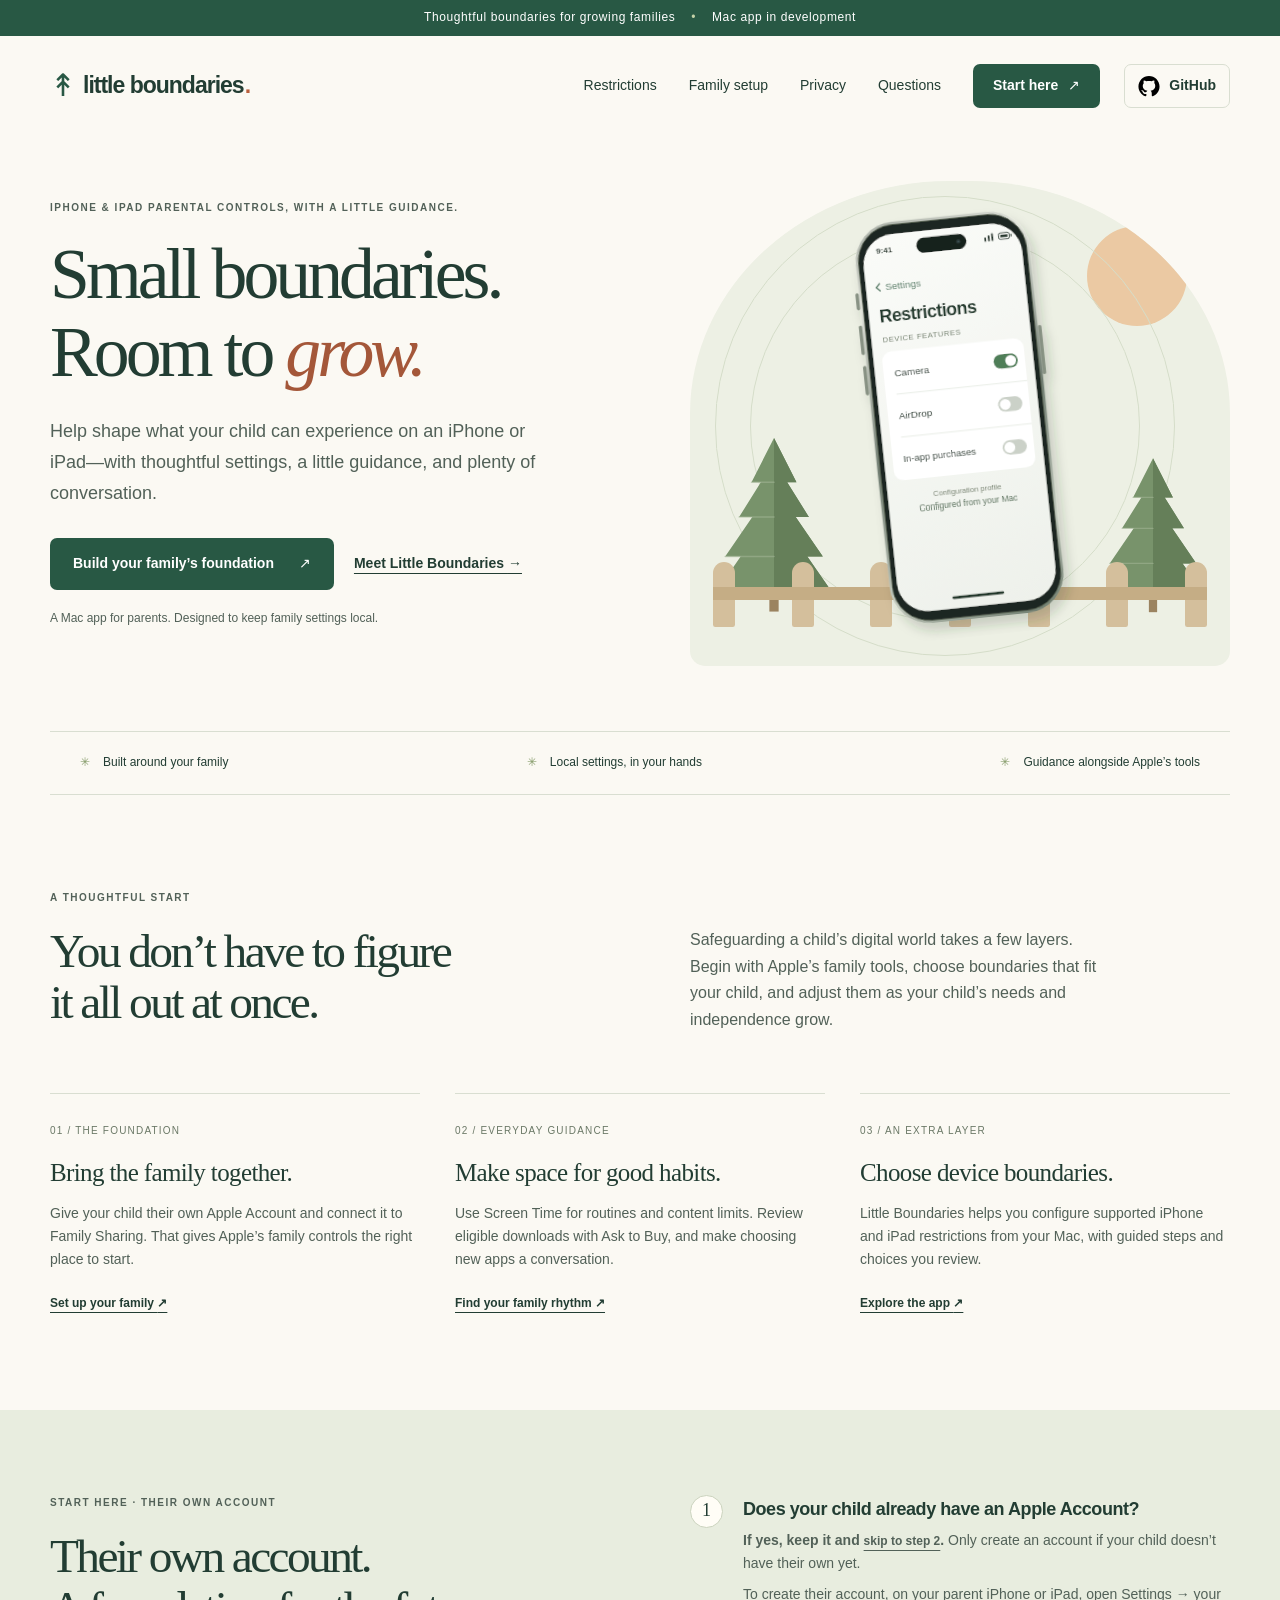
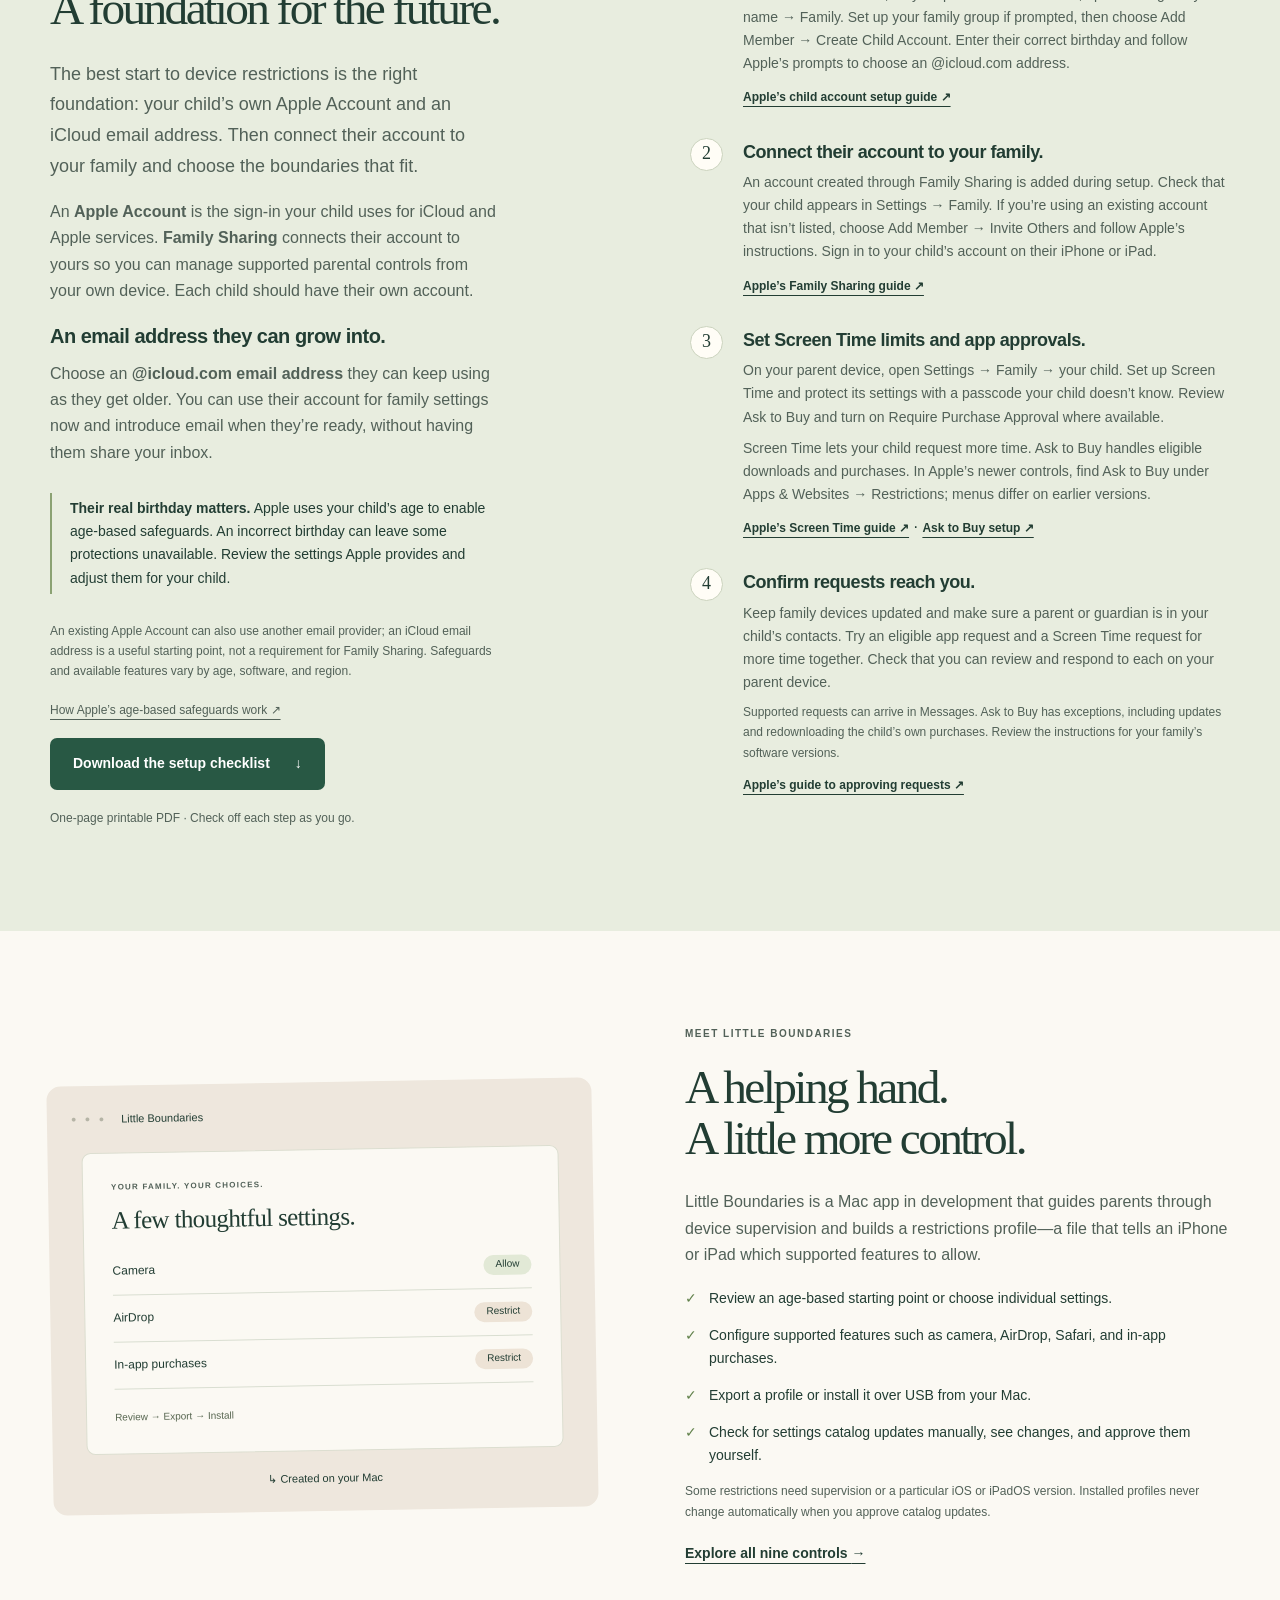
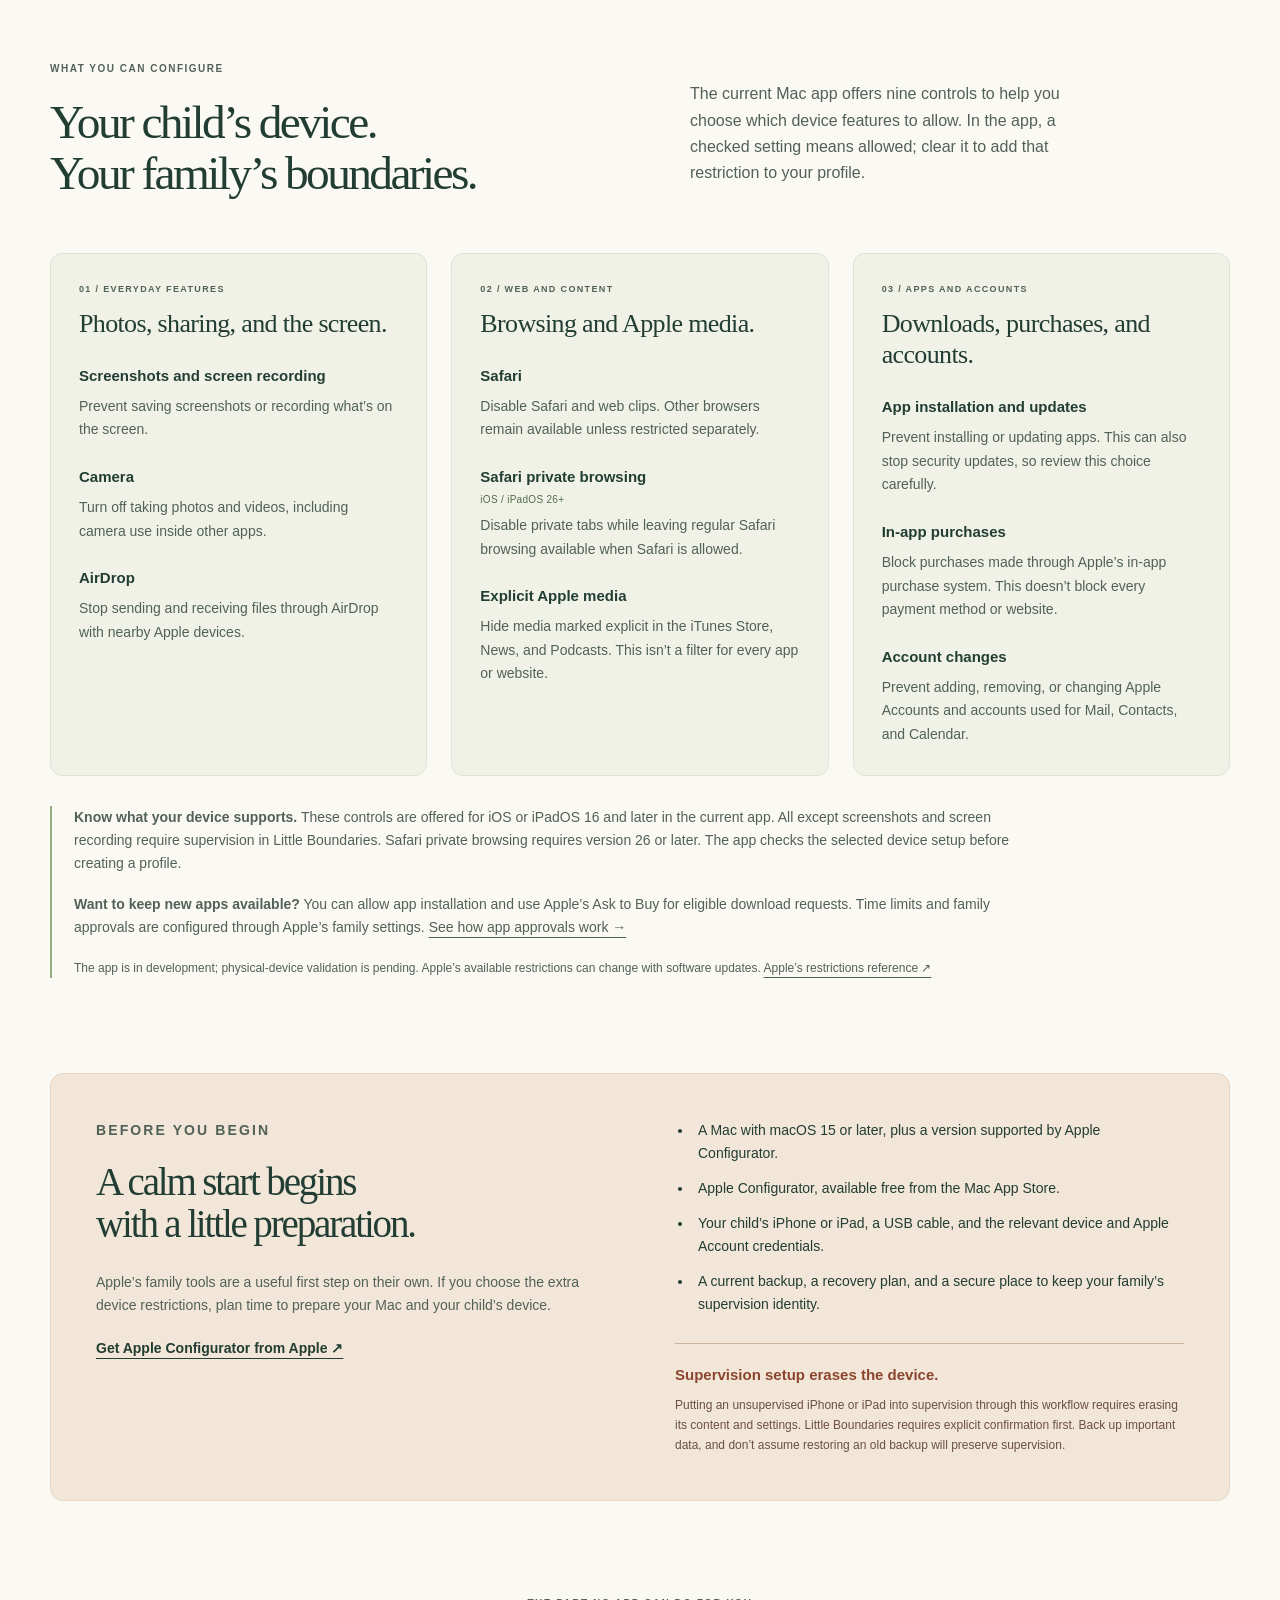
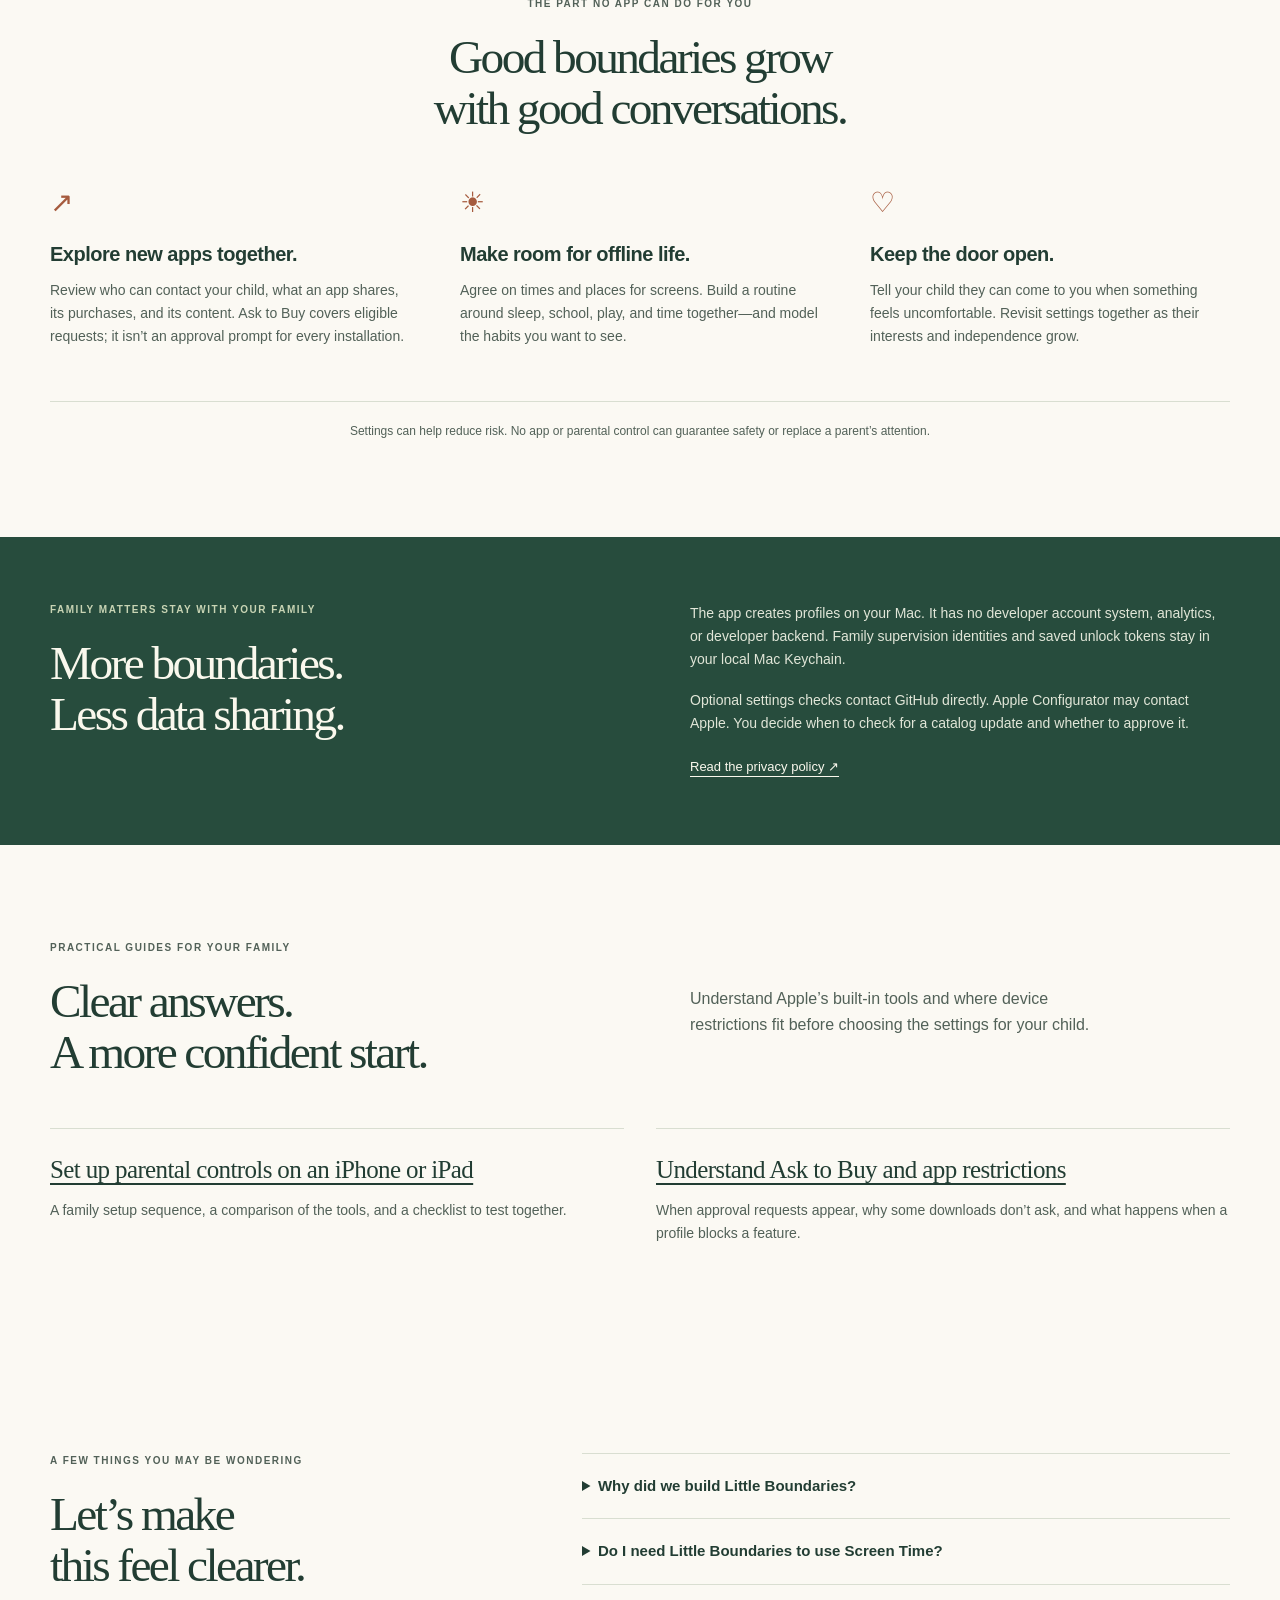
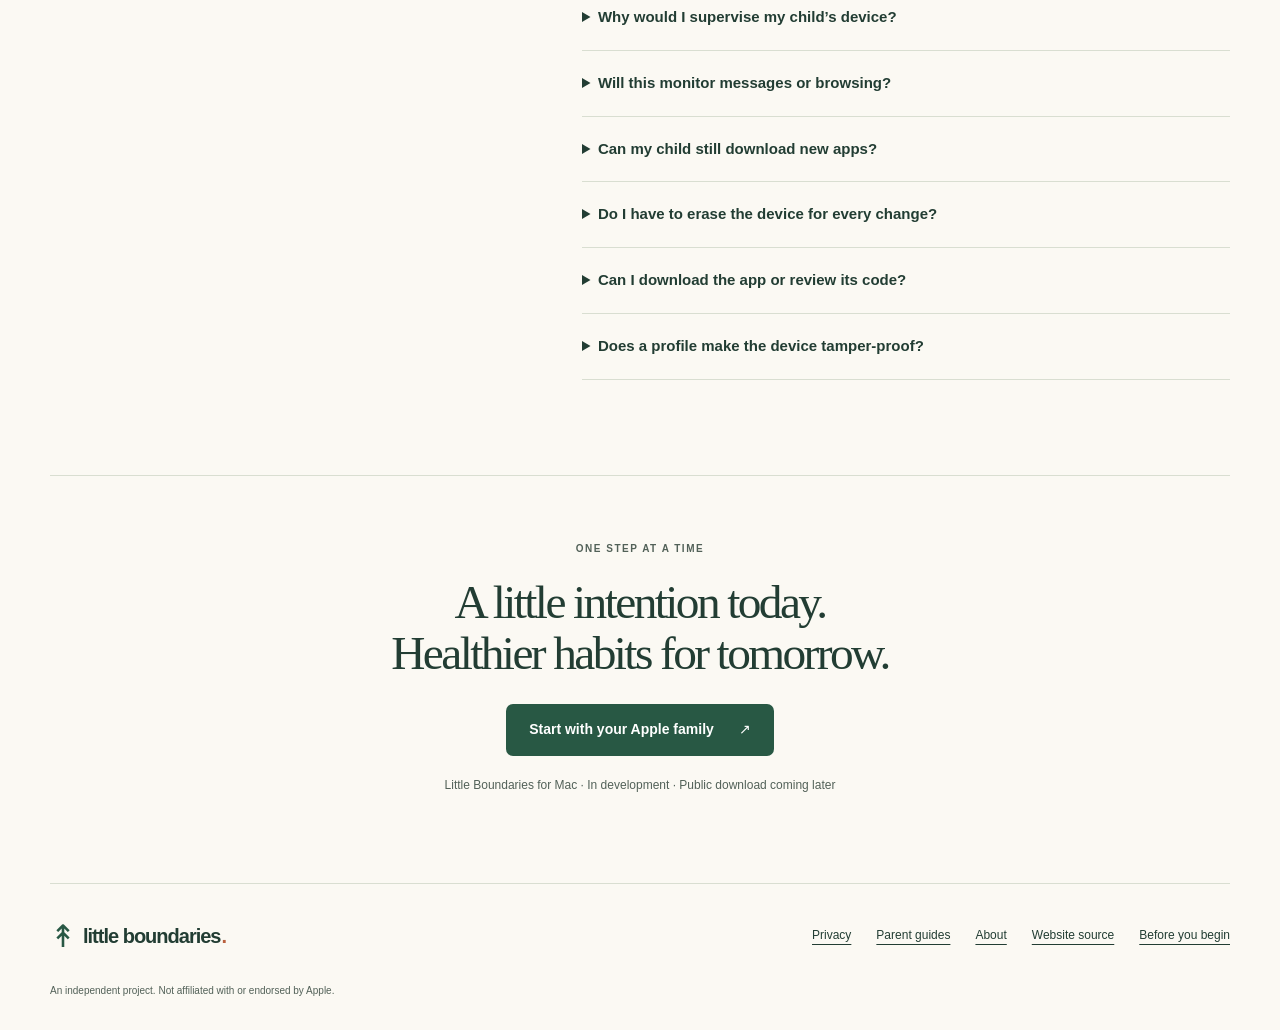
==== index.html @ 58802f16 "Add Privacy between Family setup and Questions in navigation" ====
<!doctype html>
<html lang="en"><head><meta charset="utf-8"><meta name="viewport" content="width=device-width,initial-scale=1"><link rel="stylesheet" href="styles.css?v=mobile-1">
<!-- SEO:START -->
<title>Little Boundaries | iPhone &amp; iPad Parental Controls</title>
<meta name="description" content="Set up thoughtful boundaries for your child’s iPhone or iPad with Family Sharing guidance, Screen Time tips, and a local Mac restrictions app in development.">
<meta name="robots" content="index, follow">
<link rel="canonical" href="https://littleboundaries.app/">
<link rel="icon" href="favicon.svg" type="image/svg+xml">
<meta name="theme-color" content="#285844">
<meta property="og:type" content="website">
<meta property="og:site_name" content="Little Boundaries">
<meta property="og:locale" content="en_US">
<meta property="og:title" content="Little Boundaries | iPhone &amp; iPad Parental Controls">
<meta property="og:description" content="Set up thoughtful boundaries for your child’s iPhone or iPad with Family Sharing guidance, Screen Time tips, and a local Mac restrictions app in development.">
<meta property="og:url" content="https://littleboundaries.app/">
<meta name="twitter:card" content="summary_large_image">
<meta name="twitter:title" content="Little Boundaries | iPhone &amp; iPad Parental Controls">
<meta name="twitter:description" content="Set up thoughtful boundaries for your child’s iPhone or iPad with Family Sharing guidance, Screen Time tips, and a local Mac restrictions app in development.">
<meta property="og:image" content="https://littleboundaries.app/social-preview-v1.png">
<meta property="og:image:secure_url" content="https://littleboundaries.app/social-preview-v1.png">
<meta property="og:image:type" content="image/png">
<meta property="og:image:width" content="1200">
<meta property="og:image:height" content="630">
<meta property="og:image:alt" content="Little Boundaries: Small boundaries. Room to grow. A phone showing restrictions, framed by pine trees.">
<meta name="twitter:image" content="https://littleboundaries.app/social-preview-v1.png">
<meta name="twitter:image:alt" content="Little Boundaries: Small boundaries. Room to grow. A phone showing restrictions, framed by pine trees.">
<script type="application/ld+json">{"@context": "https://schema.org", "@graph": [{"@type": "WebSite", "@id": "https://littleboundaries.app/#website", "url": "https://littleboundaries.app/", "name": "Little Boundaries", "inLanguage": "en"}, {"@type": "WebPage", "@id": "https://littleboundaries.app/#webpage", "url": "https://littleboundaries.app/", "name": "Little Boundaries | iPhone & iPad Parental Controls", "description": "Set up thoughtful boundaries for your child’s iPhone or iPad with Family Sharing guidance, Screen Time tips, and a local Mac restrictions app in development.", "isPartOf": {"@id": "https://littleboundaries.app/#website"}, "inLanguage": "en"}]}</script>
<!-- SEO:END -->
</head>
<body><a class="skip" href="#main">Skip to content</a><div class="draft">Thoughtful boundaries for growing families <span>•</span> Mac app in development</div>
<header class="wrap"><a class="brand" href="index.html" aria-label="Little Boundaries home"><span class="brand-icon" aria-hidden="true">↟</span> little boundaries<span class="brand-dot">.</span></a><nav aria-label="Main navigation"><a href="#restrictions">Restrictions</a><a href="#family">Family setup</a><a href="privacy.htm">Privacy</a><a href="#questions">Questions</a><a class="button small" href="#start">Start here <span aria-hidden="true">↗</span></a></nav><a class="github-link" href="https://github.com/little-boundaries/littleboundaries.app" aria-label="View website source on GitHub"><img src="github-mark.svg" width="22" height="22" alt="" aria-hidden="true"><span class="github-label">GitHub</span></a></header>
<main id="main"><section class="hero wrap"><div class="hero-copy"><p class="eyebrow">IPHONE &amp; IPAD PARENTAL CONTROLS, WITH A LITTLE GUIDANCE.</p><h1>Small boundaries.<br>Room to <em>grow.</em></h1><p class="lead">Help shape what your child can experience on an iPhone or iPad—with thoughtful settings, a little guidance, and plenty of conversation.</p><div class="actions"><a class="button" href="#family">Build your family’s foundation <span aria-hidden="true">↗</span></a><a class="text-link" href="#app">Meet Little Boundaries <span aria-hidden="true">→</span></a></div><p class="fine hero-note">A Mac app for parents. Designed to keep family settings local.</p></div>
<div class="garden" role="img" aria-label="A phone framed by pine trees, showing camera allowed, AirDrop off, and in-app purchases off. Restrictions are configured from a Mac."><span class="sun"></span><span class="orbit orbit-one"></span><span class="orbit orbit-two"></span><img class="pine pine-left" src="pine-tree.svg" width="160" height="240" alt="" aria-hidden="true"><img class="pine pine-right" src="pine-tree.svg" width="160" height="240" alt="" aria-hidden="true"><img class="device-illustration" src="device-settings.svg?v=3" width="240" height="480" alt="" aria-hidden="true"><div class="fence"><i></i><i></i><i></i><i></i><i></i><i></i><i></i></div></div></section>
<div class="promise wrap"><span>Built around your family</span><span>Local settings, in your hands</span><span>Guidance alongside Apple’s tools</span></div>
<section id="approach" class="section wrap"><div class="section-heading"><p class="eyebrow">A THOUGHTFUL START</p><h2>You don’t have to figure<br>it all out at once.</h2><p>Safeguarding a child’s digital world takes a few layers. Begin with Apple’s family tools, choose boundaries that fit your child, and adjust them as your child’s needs and independence grow.</p></div><div class="layers"><article><span class="number">01 / THE FOUNDATION</span><h3>Bring the family together.</h3><p>Give your child their own Apple Account and connect it to Family Sharing. That gives Apple’s family controls the right place to start.</p><a href="#family">Set up your family <span aria-hidden="true">↗</span></a></article><article><span class="number">02 / EVERYDAY GUIDANCE</span><h3>Make space for good habits.</h3><p>Use Screen Time for routines and content limits. Review eligible downloads with Ask to Buy, and make choosing new apps a conversation.</p><a href="#habits">Find your family rhythm <span aria-hidden="true">↗</span></a></article><article><span class="number">03 / AN EXTRA LAYER</span><h3>Choose device boundaries.</h3><p>Little Boundaries helps you configure supported iPhone and iPad restrictions from your Mac, with guided steps and choices you review.</p><a href="#app">Explore the app <span aria-hidden="true">↗</span></a></article></div></section>
<section id="family" class="family-section"><div class="wrap family-grid"><div><p class="eyebrow">START HERE · THEIR OWN ACCOUNT</p><h2>Their own account.<br>A foundation for the future.</h2><p class="lead">The best start to device restrictions is the right foundation: your child’s own Apple Account and an iCloud email address. Then connect their account to your family and choose the boundaries that fit.</p><p>An <strong>Apple Account</strong> is the sign-in your child uses for iCloud and Apple services. <strong>Family Sharing</strong> connects their account to yours so you can manage supported parental controls from your own device. Each child should have their own account.</p><h3>An email address they can grow into.</h3><p>Choose an <strong>@icloud.com email address</strong> they can keep using as they get older. You can use their account for family settings now and introduce email when they’re ready, without having them share your inbox.</p><div class="aside-note"><strong>Their real birthday matters.</strong> Apple uses your child’s age to enable age-based safeguards. An incorrect birthday can leave some protections unavailable. Review the settings Apple provides and adjust them for your child.</div><p class="fine">An existing Apple Account can also use another email provider; an iCloud email address is a useful starting point, not a requirement for Family Sharing. Safeguards and available features vary by age, software, and region.</p><p class="fine"><a href="https://www.apple.com/child-safety/">How Apple’s age-based safeguards work ↗</a></p><p><a class="button" href="family-setup-checklist.pdf" download="Little-Boundaries-Family-Checklist.pdf">Download the setup checklist <span aria-hidden="true">↓</span></a></p><p class="fine">One-page printable PDF · Check off each step as you go.</p></div><div class="setup-list"><article><span>1</span><div><h3>Does your child already have an Apple Account?</h3><p><strong>If yes, keep it and <a href="#family-step-2">skip to step 2</a>.</strong> Only create an account if your child doesn’t have their own yet.</p><p>To create their account, on your parent iPhone or iPad, open Settings → your name → Family. Set up your family group if prompted, then choose Add Member → Create Child Account. Enter their correct birthday and follow Apple’s prompts to choose an @icloud.com address.</p><a href="https://support.apple.com/en-us/102617">Apple’s child account setup guide ↗</a></div></article><article id="family-step-2"><span>2</span><div><h3>Connect their account to your family.</h3><p>An account created through Family Sharing is added during setup. Check that your child appears in Settings → Family. If you’re using an existing account that isn’t listed, choose Add Member → Invite Others and follow Apple’s instructions. Sign in to your child’s account on their iPhone or iPad.</p><a href="https://support.apple.com/en-us/108380">Apple’s Family Sharing guide ↗</a></div></article><article><span>3</span><div><h3>Set Screen Time limits and app approvals.</h3><p>On your parent device, open Settings → Family → your child. Set up Screen Time and protect its settings with a passcode your child doesn’t know. Review Ask to Buy and turn on Require Purchase Approval where available.</p><p>Screen Time lets your child request more time. Ask to Buy handles eligible downloads and purchases. In Apple’s newer controls, find Ask to Buy under Apps &amp; Websites → Restrictions; menus differ on earlier versions.</p><a href="https://support.apple.com/en-us/108806">Apple’s Screen Time guide ↗</a> · <a href="https://support.apple.com/en-us/105055">Ask to Buy setup ↗</a></div></article><article><span>4</span><div><h3>Confirm requests reach you.</h3><p>Keep family devices updated and make sure a parent or guardian is in your child’s contacts. Try an eligible app request and a Screen Time request for more time together. Check that you can review and respond to each on your parent device.</p><p class="fine">Supported requests can arrive in Messages. Ask to Buy has exceptions, including updates and redownloading the child’s own purchases. Review the instructions for your family’s software versions.</p><a href="https://support.apple.com/en-ca/guide/child-safety/dq4vly6fq1je/web">Apple’s guide to approving requests ↗</a></div></article></div></div></section>
<section id="app" class="section wrap app-section"><div class="app-panel"><div class="mini-header"><span class="window-dots">● ● ●</span> Little Boundaries</div><div class="mini-content"><p class="eyebrow">YOUR FAMILY. YOUR CHOICES.</p><h3>A few thoughtful settings.</h3><div class="setting"><span>Camera</span><span class="setting-value">Allow</span></div><div class="setting"><span>AirDrop</span><span class="setting-value muted">Restrict</span></div><div class="setting"><span>In-app purchases</span><span class="setting-value muted">Restrict</span></div><p>Review → Export → Install</p></div><div class="local-badge">↳ Created on your Mac</div></div><div><p class="eyebrow">MEET LITTLE BOUNDARIES</p><h2>A helping hand.<br>A little more control.</h2><p>Little Boundaries is a Mac app in development that guides parents through device supervision and builds a restrictions profile—a file that tells an iPhone or iPad which supported features to allow.</p><ul class="check-list"><li>Review an age-based starting point or choose individual settings.</li><li>Configure supported features such as camera, AirDrop, Safari, and in-app purchases.</li><li>Export a profile or install it over USB from your Mac.</li><li>Check for settings catalog updates manually, see changes, and approve them yourself.</li></ul><p class="fine">Some restrictions need supervision or a particular iOS or iPadOS version. Installed profiles never change automatically when you approve catalog updates.</p><a class="text-link" href="#restrictions">Explore all nine controls <span aria-hidden="true">→</span></a></div></section>
<section id="restrictions" class="section wrap restrictions-section"><div class="section-heading"><div><p class="eyebrow">WHAT YOU CAN CONFIGURE</p><h2>Your child’s device.<br>Your family’s boundaries.</h2></div><p>The current Mac app offers nine controls to help you choose which device features to allow. In the app, a checked setting means allowed; clear it to add that restriction to your profile.</p></div><div class="restriction-groups"><article class="restriction-group"><p class="eyebrow">01 / EVERYDAY FEATURES</p><h3>Photos, sharing, and the screen.</h3><dl><dt>Screenshots and screen recording</dt><dd>Prevent saving screenshots or recording what’s on the screen.</dd><dt>Camera</dt><dd>Turn off taking photos and videos, including camera use inside other apps.</dd><dt>AirDrop</dt><dd>Stop sending and receiving files through AirDrop with nearby Apple devices.</dd></dl></article><article class="restriction-group"><p class="eyebrow">02 / WEB AND CONTENT</p><h3>Browsing and Apple media.</h3><dl><dt>Safari</dt><dd>Disable Safari and web clips. Other browsers remain available unless restricted separately.</dd><dt>Safari private browsing <span class="restriction-version">iOS / iPadOS 26+</span></dt><dd>Disable private tabs while leaving regular Safari browsing available when Safari is allowed.</dd><dt>Explicit Apple media</dt><dd>Hide media marked explicit in the iTunes Store, News, and Podcasts. This isn’t a filter for every app or website.</dd></dl></article><article class="restriction-group"><p class="eyebrow">03 / APPS AND ACCOUNTS</p><h3>Downloads, purchases, and accounts.</h3><dl><dt>App installation and updates</dt><dd>Prevent installing or updating apps. This can also stop security updates, so review this choice carefully.</dd><dt>In-app purchases</dt><dd>Block purchases made through Apple’s in-app purchase system. This doesn’t block every payment method or website.</dd><dt>Account changes</dt><dd>Prevent adding, removing, or changing Apple Accounts and accounts used for Mail, Contacts, and Calendar.</dd></dl></article></div><div class="restriction-notes"><p><strong>Know what your device supports.</strong> These controls are offered for iOS or iPadOS 16 and later in the current app. All except screenshots and screen recording require supervision in Little Boundaries. Safari private browsing requires version 26 or later. The app checks the selected device setup before creating a profile.</p><p><strong>Want to keep new apps available?</strong> You can allow app installation and use Apple’s Ask to Buy for eligible download requests. Time limits and family approvals are configured through Apple’s family settings. <a href="ask-to-buy-app-restrictions.htm">See how app approvals work →</a></p><p class="fine">The app is in development; physical-device validation is pending. Apple’s available restrictions can change with software updates. <a href="https://developer.apple.com/documentation/devicemanagement/restrictions">Apple’s restrictions reference ↗</a></p></div></section>
<section id="start" class="start-section wrap"><div><p class="eyebrow">BEFORE YOU BEGIN</p><h2>A calm start begins<br>with a little preparation.</h2><p>Apple’s family tools are a useful first step on their own. If you choose the extra device restrictions, plan time to prepare your Mac and your child’s device.</p><a href="https://apps.apple.com/app/apple-configurator/id1037126344" class="text-link">Get Apple Configurator from Apple ↗</a></div><div><ul class="requirements"><li>A Mac with macOS 15 or later, plus a version supported by Apple Configurator.</li><li>Apple Configurator, available free from the Mac App Store.</li><li>Your child’s iPhone or iPad, a USB cable, and the relevant device and Apple Account credentials.</li><li>A current backup, a recovery plan, and a secure place to keep your family’s supervision identity.</li></ul><div class="erase-warning"><strong>Supervision setup erases the device.</strong><p>Putting an unsupervised iPhone or iPad into supervision through this workflow requires erasing its content and settings. Little Boundaries requires explicit confirmation first. Back up important data, and don’t assume restoring an old backup will preserve supervision.</p></div></div></section>
<section id="habits" class="section wrap"><div class="habits-heading"><p class="eyebrow">THE PART NO APP CAN DO FOR YOU</p><h2>Good boundaries grow<br>with good conversations.</h2></div><div class="habits"><article><span aria-hidden="true">↗</span><h3>Explore new apps together.</h3><p>Review who can contact your child, what an app shares, its purchases, and its content. Ask to Buy covers eligible requests; it isn’t an approval prompt for every installation.</p></article><article><span aria-hidden="true">☀</span><h3>Make room for offline life.</h3><p>Agree on times and places for screens. Build a routine around sleep, school, play, and time together—and model the habits you want to see.</p></article><article><span aria-hidden="true">♡</span><h3>Keep the door open.</h3><p>Tell your child they can come to you when something feels uncomfortable. Revisit settings together as their interests and independence grow.</p></article></div><p class="reassurance">Settings can help reduce risk. No app or parental control can guarantee safety or replace a parent’s attention.</p></section>
<section class="privacy-band"><div class="wrap"><div><p class="eyebrow">FAMILY MATTERS STAY WITH YOUR FAMILY</p><h2>More boundaries.<br>Less data sharing.</h2></div><div><p>The app creates profiles on your Mac. It has no developer account system, analytics, or developer backend. Family supervision identities and saved unlock tokens stay in your local Mac Keychain.</p><p>Optional settings checks contact GitHub directly. Apple Configurator may contact Apple. You decide when to check for a catalog update and whether to approve it.</p><a href="privacy.htm">Read the privacy policy <span aria-hidden="true">↗</span></a></div></div></section>
<section id="guides" class="section wrap"><div class="section-heading"><div><p class="eyebrow">PRACTICAL GUIDES FOR YOUR FAMILY</p><h2>Clear answers.<br>A more confident start.</h2></div><p>Understand Apple’s built-in tools and where device restrictions fit before choosing the settings for your child.</p></div><div class="guide-cards"><article><h3><a href="iphone-ipad-parental-controls.htm">Set up parental controls on an iPhone or iPad</a></h3><p>A family setup sequence, a comparison of the tools, and a checklist to test together.</p></article><article><h3><a href="ask-to-buy-app-restrictions.htm">Understand Ask to Buy and app restrictions</a></h3><p>When approval requests appear, why some downloads don’t ask, and what happens when a profile blocks a feature.</p></article></div></section><section id="questions" class="section wrap faq-section"><div><p class="eyebrow">A FEW THINGS YOU MAY BE WONDERING</p><h2>Let’s make<br>this feel clearer.</h2></div><div class="faq"><details><summary>Why did we build Little Boundaries?</summary><p>Apple Configurator is a powerful tool for setting up and managing devices. But navigating a tool built around IT administration can feel cumbersome when you’re a parent trying to decide what’s right for your child.</p><p>We built Little Boundaries to put a parent-friendly layer around the tools Apple already provides. It brings relevant device restrictions into one guided experience, explains the choices in everyday language, and helps you understand which controls you can add and what they do.</p><p>Apple Configurator still performs the underlying device work. Our goal is to make those capabilities easier to understand and use, so parents can make informed choices for their family, whatever their level of technical experience.</p></details><details><summary>Do I need Little Boundaries to use Screen Time?</summary><p>No. Screen Time is built into Apple devices. Little Boundaries gives parents a simpler, guided way to set up additional device restrictions using Apple Configurator, a technical tool often used by IT professionals. You choose supported settings through a parent-friendly interface on your Mac, with guidance through preparation and installation. Those restrictions work alongside the Screen Time settings you manage through Apple.</p></details><details><summary>Why would I supervise my child’s device?</summary><p>Supervision enables an extra layer of Apple device restrictions, giving you more choices for the boundaries you want to put in place. Little Boundaries guides you through that setup so you can choose supported controls that fit your child’s age, needs, and your family’s situation.</p><p>As your child grows, you can review those choices, relax individual restrictions, and install an updated profile to allow more freedom. You decide which controls to use and when to change them. Family Sharing and Screen Time work without supervision; supervision is for the additional device controls.</p><p>Preparing an unsupervised device for supervision erases it. Little Boundaries requires explicit confirmation before that step.</p></details><details><summary>Will this monitor messages or browsing?</summary><p>Little Boundaries does not provide remote monitoring, read messages, or send browsing activity to us. Apple’s own Screen Time features provide the activity information and family controls available for your setup.</p></details><details><summary>Can my child still download new apps?</summary><p>If you allow app installation, Apple’s Ask to Buy can require approval for eligible downloads and purchases. There are exceptions, including certain redownloads and updates. If a restrictions profile blocks a feature or app, an Ask to Buy approval does not override that restriction.</p></details><details><summary>Do I have to erase the device for every change?</summary><p>No. Initial supervision of an unsupervised device in this workflow requires erasure. Later restriction changes require reviewing and installing an updated profile, not repeating that initial setup. Replacing a profile may require manually removing the old one first.</p></details><details><summary>Can I download the app or review its code?</summary><p>The app is still in development. A public, signed and notarized Mac download is not available yet. We plan to publish the code for parents and researchers to inspect; the repository is currently private.</p></details><details><summary>Does a profile make the device tamper-proof?</summary><p>No. Available restrictions and removal protections depend on the device, software, and installation method. Supervision and a profile-removal password are not a guarantee against all changes or a device erase. Keep backups and test the actual settings on your child’s device.</p></details></div></section>
<section class="closing wrap"><p class="eyebrow">ONE STEP AT A TIME</p><h2>A little intention today.<br>Healthier habits for tomorrow.</h2><a class="button" href="#family">Start with your Apple family <span aria-hidden="true">↗</span></a><p>Little Boundaries for Mac · In development · Public download coming later</p></section></main>
<footer class="wrap"><a class="brand" href="index.html"><span class="brand-icon" aria-hidden="true">↟</span> little boundaries<span class="brand-dot">.</span></a><div><a href="privacy.htm">Privacy</a><a href="iphone-ipad-parental-controls.htm">Parent guides</a><a href="about.htm">About</a><a href="https://github.com/little-boundaries/littleboundaries.app">Website source</a><a href="#start">Before you begin</a></div><p>An independent project. Not affiliated with or endorsed by Apple.</p></footer></body></html>
---- styles.css ----
:root{--paper:#fbf9f3;--ink:#223d33;--body:#526158;--green:#285844;--sage:#e8eddf;--peach:#efd7c6;--line:#d9ded1}*{box-sizing:border-box}html{scroll-behavior:smooth;scroll-padding-top:30px}body{margin:0;background:var(--paper);color:var(--ink);font-family:-apple-system,BlinkMacSystemFont,"Segoe UI",sans-serif;font-size:16px;line-height:1.65}a{color:inherit;text-underline-offset:5px}a:hover{color:#9b4c2c}a:focus-visible,summary:focus-visible{outline:3px solid #b35d37;outline-offset:6px}.wrap{width:min(1180px,calc(100% - 80px));margin:auto}.draft{background:var(--green);color:#fff;text-align:center;font-size:12px;letter-spacing:.05em;padding:8px 20px}.draft span{margin:0 12px;color:#c4d2a8}header{display:flex;justify-content:space-between;align-items:center;padding:28px 0}.brand{display:inline-flex;gap:8px;align-items:center;font-size:23px;font-weight:650;letter-spacing:-1px;text-decoration:none;white-space:nowrap}.brand-dot{color:#ba603e;margin-left:-7px}.brand-icon{font-size:31px;font-weight:400;line-height:1;color:var(--green)}nav{display:flex;gap:32px;align-items:center}nav a{text-decoration:none;font-size:14px}nav .button{color:white}.button{display:inline-flex;gap:25px;align-items:center;justify-content:center;background:var(--green);color:#fff;text-decoration:none;padding:16px 23px;border-radius:7px;font-size:14px;font-weight:550;line-height:1.4}.button:hover{background:#1d4433;color:#fff}.button.small{padding:12px 20px}.text-link{font-size:14px;font-weight:600}.eyebrow{font-size:10px;letter-spacing:.15em;font-weight:700;line-height:1.6;margin:0 0 20px}h1,h2{font-family:Georgia,"Times New Roman",serif;font-weight:400;letter-spacing:-.055em;line-height:1.08;margin:0 0 25px}h1{font-size:clamp(52px,5.6vw,76px)}h1 em{color:#a45739;font-weight:400}h2{font-size:clamp(36px,3.7vw,49px)}h3{font-size:20px;line-height:1.3;font-weight:550;letter-spacing:-.025em;margin:15px 0 12px}p{color:var(--body);margin:0 0 18px}.lead{font-size:18px;line-height:1.7;max-width:490px}.fine{font-size:12px;line-height:1.7}.hero{display:grid;grid-template-columns:1.12fr 1fr;gap:35px;align-items:center;padding-top:45px;padding-bottom:65px}.hero .actions{display:flex;flex-wrap:wrap;gap:20px;align-items:center;margin-top:30px}.hero-note{margin-top:18px}.garden{position:relative;background:#edf0e4;border-radius:48% 48% 15px 15px;height:485px;overflow:hidden}.sun{position:absolute;width:100px;height:100px;border-radius:50%;background:#ebc9a3;right:43px;top:45px}.orbit{position:absolute;border:1px solid #d5ddc9;border-radius:50%;width:390px;height:390px;top:50px;left:60px}.orbit-two{width:460px;height:460px;left:25px;top:15px}.device-illustration{position:absolute;width:216px;height:432px;top:24px;left:50%;transform:translateX(-50%) rotate(-6deg);z-index:2;display:block}.garden .fence{z-index:1}.floating-note{position:absolute;background:#fffdf8;z-index:4;box-shadow:0 6px 30px #3240320c;border:1px solid #e9e9de;border-radius:7px;padding:10px 15px;font-size:12px;display:flex;align-items:center;gap:9px}.note-top{top:70px;left:65px;transform:rotate(-5deg)}.note-bottom{right:18px;bottom:63px;transform:rotate(4deg)}.check-badge{border-radius:50%;background:#dbe7ca;color:#35553a;width:22px;height:22px;text-align:center}.heart{color:#ac5736;font-size:25px;line-height:1}.pine{position:absolute;z-index:0;display:block;object-fit:contain}.pine-left{width:124px;height:186px;left:22px;bottom:49px}.pine-right{width:110px;height:165px;right:22px;bottom:49px}.fence{position:absolute;bottom:38px;left:23px;right:23px;height:66px;display:flex;justify-content:space-between;z-index:3}.fence:after{content:"";position:absolute;top:25px;width:100%;height:13px;background:#c5ad85}.fence i{height:65px;width:22px;background:#d4bf9c;border-radius:14px 14px 3px 3px}.illustration-label{position:absolute;bottom:5px;left:0;right:0;text-align:center;font-size:9px;color:#64715b;letter-spacing:.05em}.promise{border-top:1px solid var(--line);border-bottom:1px solid var(--line);display:flex;justify-content:space-between;padding:21px 30px;font-size:12px}.promise span:before{content:'✳';margin-right:13px;color:#879c6b}.section{padding-top:95px;padding-bottom:95px}.section-heading{display:grid;grid-template-columns:1fr 1fr;gap:0 100px}.section-heading .eyebrow{grid-column:1/-1}.section-heading>p:last-child{align-self:center;max-width:420px}.layers{display:grid;grid-template-columns:repeat(3,1fr);gap:35px;margin-top:40px}.layers article{border-top:1px solid var(--line);padding-top:22px}.number{font-size:10px;letter-spacing:.12em;color:#6a7866}.layers h3{font-family:Georgia,serif;font-size:25px;font-weight:400}.layers p,.habits p{font-size:14px}.layers a,.setup-list a{font-size:12px;font-weight:600}.family-section{background:var(--sage);padding:85px 0}.family-grid{display:grid;grid-template-columns:1fr 1fr;gap:100px}.family-grid>div>p:not(.eyebrow){max-width:450px}.aside-note{border-left:2px solid #8ba273;padding:4px 0 4px 18px;font-size:14px;margin:27px 0;max-width:440px}.setup-list article{display:flex;gap:20px;margin-bottom:28px}.setup-list article:last-child{margin-bottom:0}.setup-list article>span{background:#fffdf6;border:1px solid #cbd3be;width:33px;height:33px;flex-shrink:0;text-align:center;border-radius:50%;font-family:Georgia,serif;font-size:18px}.setup-list h3{font-size:18px;margin:3px 0 7px}.setup-list p{font-size:14px;margin-bottom:8px}.setup-list p.fine{font-size:12px}.app-section{display:grid;grid-template-columns:1fr 1fr;gap:90px;align-items:center}.app-panel{background:#eee7dd;border-radius:14px;min-height:390px;padding:24px;transform:rotate(-1deg)}.mini-header{font-size:11px;display:flex;align-items:center;gap:14px}.window-dots{color:#b5b4a6;letter-spacing:3px;font-size:9px}.preview-tag{margin-left:auto;color:#6b6e5e;font-size:9px}.mini-content{background:var(--paper);margin:25px 10px 0;padding:28px;border:1px solid #dcded0;border-radius:9px}.mini-content .eyebrow{font-size:8px;margin-bottom:10px}.mini-content h3{font-family:Georgia,serif;font-weight:400;font-size:25px;margin-top:0}.setting{display:flex;justify-content:space-between;padding:13px 0;border-bottom:1px solid var(--line);font-size:12px}.setting-value{background:#e2e9d6;padding:1px 12px;border-radius:15px;font-size:10px}.setting-value.muted{background:#ede3d6}.mini-content>p:last-child{font-size:10px;margin:20px 0 0;color:#576650}.local-badge{font-size:11px;text-align:center;margin-top:18px}.check-list{list-style:none;padding:0;font-size:14px}.check-list li{position:relative;padding-left:24px;margin-bottom:14px}.check-list li:before{content:'✓';position:absolute;left:0;color:#60804a}.start-section{padding:45px;background:#f2e6d8;border:1px solid #e6d6c2;border-radius:13px;display:grid;grid-template-columns:1fr 1fr;gap:70px}.start-section h2{font-size:39px}.start-section p,.requirements{font-size:14px}.requirements{padding-left:18px;margin-top:0}.requirements li{padding:0 0 12px 5px}.erase-warning{border-top:1px solid #cdb49a;padding-top:18px}.erase-warning strong{color:#8b452e;font-size:15px}.erase-warning p{font-size:12px;margin:8px 0 0;color:#6b5041}.habits-heading{text-align:center}.habits{display:grid;grid-template-columns:repeat(3,1fr);gap:50px;margin-top:45px}.habits article>span{color:#a65b3e;font-size:28px}.reassurance{margin:35px auto 0;border-top:1px solid var(--line);padding-top:20px;text-align:center;font-size:12px}.privacy-band{background:#274c3d;color:#faf8ed;padding:65px 0}.privacy-band .wrap{display:grid;grid-template-columns:1fr 1fr;gap:100px}.privacy-band p{color:#e1e6d8;font-size:14px}.privacy-band .eyebrow{color:#c8d4b4;font-size:10px}.privacy-band a{font-size:13px}.privacy-band h2{margin-bottom:0}.faq-section{display:grid;grid-template-columns:.8fr 1.2fr;gap:100px}.faq details{border-bottom:1px solid var(--line);padding:20px 0}.faq details:first-child{border-top:1px solid var(--line)}.faq summary{cursor:pointer;font-size:15px;font-weight:550;padding-right:15px}.faq p{font-size:14px;margin:15px 0 0}.closing{text-align:center;border-top:1px solid var(--line);padding:65px 0 70px}.closing p:last-child{font-size:12px;margin-top:20px}footer{display:flex;align-items:center;flex-wrap:wrap;gap:25px;justify-content:space-between;border-top:1px solid var(--line);padding-top:30px;padding-bottom:30px}footer .brand{font-size:20px}footer>div{display:flex;gap:25px;font-size:12px}footer>p{width:100%;font-size:10px;margin:0}.skip{position:fixed;top:-80px;left:15px;z-index:50;background:white;padding:10px}.skip:focus{top:10px}.prose{max-width:760px;padding:65px 0}.prose h1{font-size:53px}.prose h2{font-family:inherit;font-size:22px;letter-spacing:-.02em;margin-top:35px}.prose ul{color:var(--body)}.prose .eyebrow{color:var(--ink)}@media(max-width:1000px){.wrap{width:calc(100% - 48px)}nav{gap:18px}.hero{gap:25px}.hero .actions{display:block}.hero .text-link{display:inline-block;margin-top:18px}.garden{height:450px}.device-illustration{width:200px;height:400px;top:20px}.family-grid,.app-section,.privacy-band .wrap,.faq-section{gap:45px}.start-section{gap:35px;padding:32px}.section-heading{gap:0 45px}.habits{gap:30px}}@media(max-width:700px){.wrap{width:calc(100% - 36px)}header{padding:20px 0;flex-wrap:wrap;gap:18px}.brand{font-size:22px}nav{width:100%;justify-content:space-between;gap:12px}nav a{font-size:11px}nav .small{padding:9px 13px}.draft{font-size:10px}.hero{grid-template-columns:1fr;padding-top:30px;padding-bottom:35px;gap:30px}h1{font-size:58px}.lead{font-size:17px}.hero .actions{display:flex;gap:5px 20px}.hero .text-link{margin-top:15px}.garden{height:430px;max-width:440px;width:100%;margin:auto}.hero-note{margin-bottom:0}.promise{padding:18px 0;flex-wrap:wrap;gap:12px;justify-content:center;font-size:10px}.promise span:before{margin-right:6px}.section{padding-top:60px;padding-bottom:60px}.section-heading,.layers,.family-grid,.app-section,.start-section,.habits,.privacy-band .wrap,.faq-section{grid-template-columns:1fr}.section-heading{gap:0}.layers{gap:28px;margin-top:18px}.layers h3{margin-top:10px}.family-section{padding:60px 0}.family-grid{gap:30px}.app-section{gap:35px}.app-panel{min-height:350px;padding:19px}.mini-content{margin:20px 0 0}.start-section{padding:26px;gap:20px;width:calc(100% - 36px)}.start-section h2{font-size:35px}.habits{gap:15px;margin-top:25px}.habits-heading{text-align:left}.habits h3{margin-top:5px}.habits article>span{font-size:25px}.privacy-band{padding:50px 0}.privacy-band .wrap{gap:25px}.faq-section{gap:20px}.closing{padding-top:45px;padding-bottom:45px}footer>div{gap:18px;font-size:11px}.prose{padding:35px 0}.prose h1{font-size:42px}}@media(prefers-reduced-motion:reduce){html{scroll-behavior:auto}}

.guide-toc{display:flex;align-items:flex-start;flex-direction:column;gap:9px;padding:22px;background:var(--sage);border-radius:9px;margin:25px 0;font-size:14px}.guide-cards{display:grid;grid-template-columns:1fr 1fr;gap:32px;margin-top:25px}.guide-cards article{border-top:1px solid var(--line);padding-top:10px}.guide-cards p{font-size:14px}.guide-cards h3{font-family:Georgia,serif;font-size:25px;font-weight:400;line-height:1.3}.table-scroll{overflow-x:auto;margin:28px 0}table{width:100%;border-collapse:collapse;font-size:14px;text-align:left}caption{text-align:left;font-weight:600;margin-bottom:12px}th,td{border-bottom:1px solid var(--line);padding:14px 12px;vertical-align:top}thead{background:var(--sage)}tbody th{width:25%;font-weight:600}td{color:var(--body)}.prose li{margin-bottom:12px}.prose h1{overflow-wrap:break-word}@media(max-width:700px){.guide-cards{grid-template-columns:1fr}.table-scroll table{min-width:510px}.guide-toc{align-items:flex-start}}

@media(max-width:700px){.device-illustration{width:190px;height:380px;top:18px}.note-top{left:24px;top:48px}.note-bottom{right:10px;bottom:44px;font-size:11px;padding:8px 10px}}

@media(max-width:700px){.pine-left{width:90px;height:135px;left:8px;bottom:49px}.pine-right{width:80px;height:120px;right:8px;bottom:49px}}

.restrictions-section{padding-top:0}.restriction-groups{display:grid;grid-template-columns:repeat(3,minmax(0,1fr));gap:24px;margin-top:28px}.restriction-group{background:#f0f2e8;border:1px solid #dfe4d5;border-radius:12px;padding:28px}.restriction-group>.eyebrow{font-size:9px;margin-bottom:12px}.restriction-group h3{font-family:Georgia,serif;font-weight:400;font-size:26px;line-height:1.2;margin:0 0 26px}.restriction-group dl{margin:0}.restriction-group dt{font-size:15px;font-weight:650;line-height:1.5;margin-top:24px}.restriction-group dt:first-child{margin-top:0}.restriction-group dd{font-size:14px;color:var(--body);margin:7px 0 0;line-height:1.7}.restriction-version{display:block;font-weight:500;font-size:10px;letter-spacing:.03em;color:#536c48;margin-top:3px}.restriction-notes{border-left:2px solid #97ab80;padding-left:22px;margin-top:30px}.restriction-notes p{font-size:14px;max-width:960px}.restriction-notes p.fine{font-size:12px;margin-bottom:0}@media(max-width:1000px){.restriction-groups{gap:16px}.restriction-group{padding:22px}.restriction-group h3{font-size:23px}}@media(max-width:700px){.restriction-groups{grid-template-columns:1fr;gap:18px}.restriction-group{padding:25px}.restriction-group h3{font-size:26px;margin-bottom:22px}.restriction-notes{padding-left:17px}}

/* Responsive header and touch-friendly navigation. */
header.wrap{display:grid;grid-template-columns:auto minmax(0,1fr) auto;gap:24px}header nav{justify-content:flex-end;flex-wrap:wrap;min-width:0}header nav a{min-height:44px;display:inline-flex;align-items:center}header>.text-link{justify-self:end}.github-link{display:inline-flex;align-items:center;justify-content:center;gap:9px;min-width:44px;min-height:44px;padding:9px 13px;border:1px solid var(--line);border-radius:7px;text-decoration:none;font-size:14px;font-weight:600;color:var(--ink);white-space:nowrap}.github-link img{display:block;width:22px;height:22px}.github-link:hover{background:var(--sage);color:var(--ink)}footer>div{flex-wrap:wrap;row-gap:4px}footer>div>a{min-height:44px;display:inline-flex;align-items:center}.table-scroll{overscroll-behavior-x:contain}.table-scroll:focus-visible{outline:3px solid #b35d37;outline-offset:4px}.hero-copy,.family-grid>div,.app-section>div,.section-heading>div{min-width:0}.prose p,.prose a,.restriction-notes a{overflow-wrap:anywhere}
@media(max-width:1000px){header.wrap{gap:16px}header nav{gap:4px 18px}}
@media(max-width:700px){header.wrap{grid-template-columns:minmax(0,1fr) auto;gap:12px;padding:18px 0}.brand{font-size:20px;letter-spacing:-.8px}.brand-icon{font-size:28px}header>.brand{grid-column:1;grid-row:1}header>.github-link{grid-column:2;grid-row:1;padding:10px}header>.github-link .github-label{display:none}header nav{grid-column:1/-1;grid-row:2;width:100%;display:grid;grid-template-columns:repeat(2,minmax(0,1fr));gap:4px 12px;justify-content:stretch}header nav a{font-size:14px;min-height:44px;padding:7px 0}header nav .button{padding:12px 14px;margin:0;justify-content:center}header>.text-link{grid-column:1;grid-row:2;justify-self:start;display:inline-flex;align-items:center;min-height:44px;font-size:14px}.hero{padding-top:24px}h1{font-size:clamp(38px,11vw,58px)}h2{font-size:clamp(32px,9vw,42px)}.hero .actions{flex-direction:column;align-items:stretch;gap:8px}.hero .text-link{margin:0;min-height:44px;padding:10px 0}.button{min-height:48px;text-align:center}.section{padding-top:52px;padding-bottom:52px}.restrictions-section{padding-top:0}.restriction-group dd,.layers p,.habits p,.setup-list p{font-size:15px}.guide-toc{display:flex;width:auto;gap:4px}.guide-toc a{min-height:44px;display:flex;align-items:center;font-size:14px}footer{gap:12px}footer>div{gap:0 20px;font-size:13px}footer>p{line-height:1.6}.prose h1{font-size:clamp(34px,9vw,42px)}.mini-header{flex-wrap:wrap}.start-section h2{font-size:clamp(30px,8.5vw,35px)}}

header nav .button{gap:10px;white-space:nowrap}

.table-hint{display:none}@media(max-width:700px){.table-hint{display:block;font-size:12px;margin-bottom:8px}}
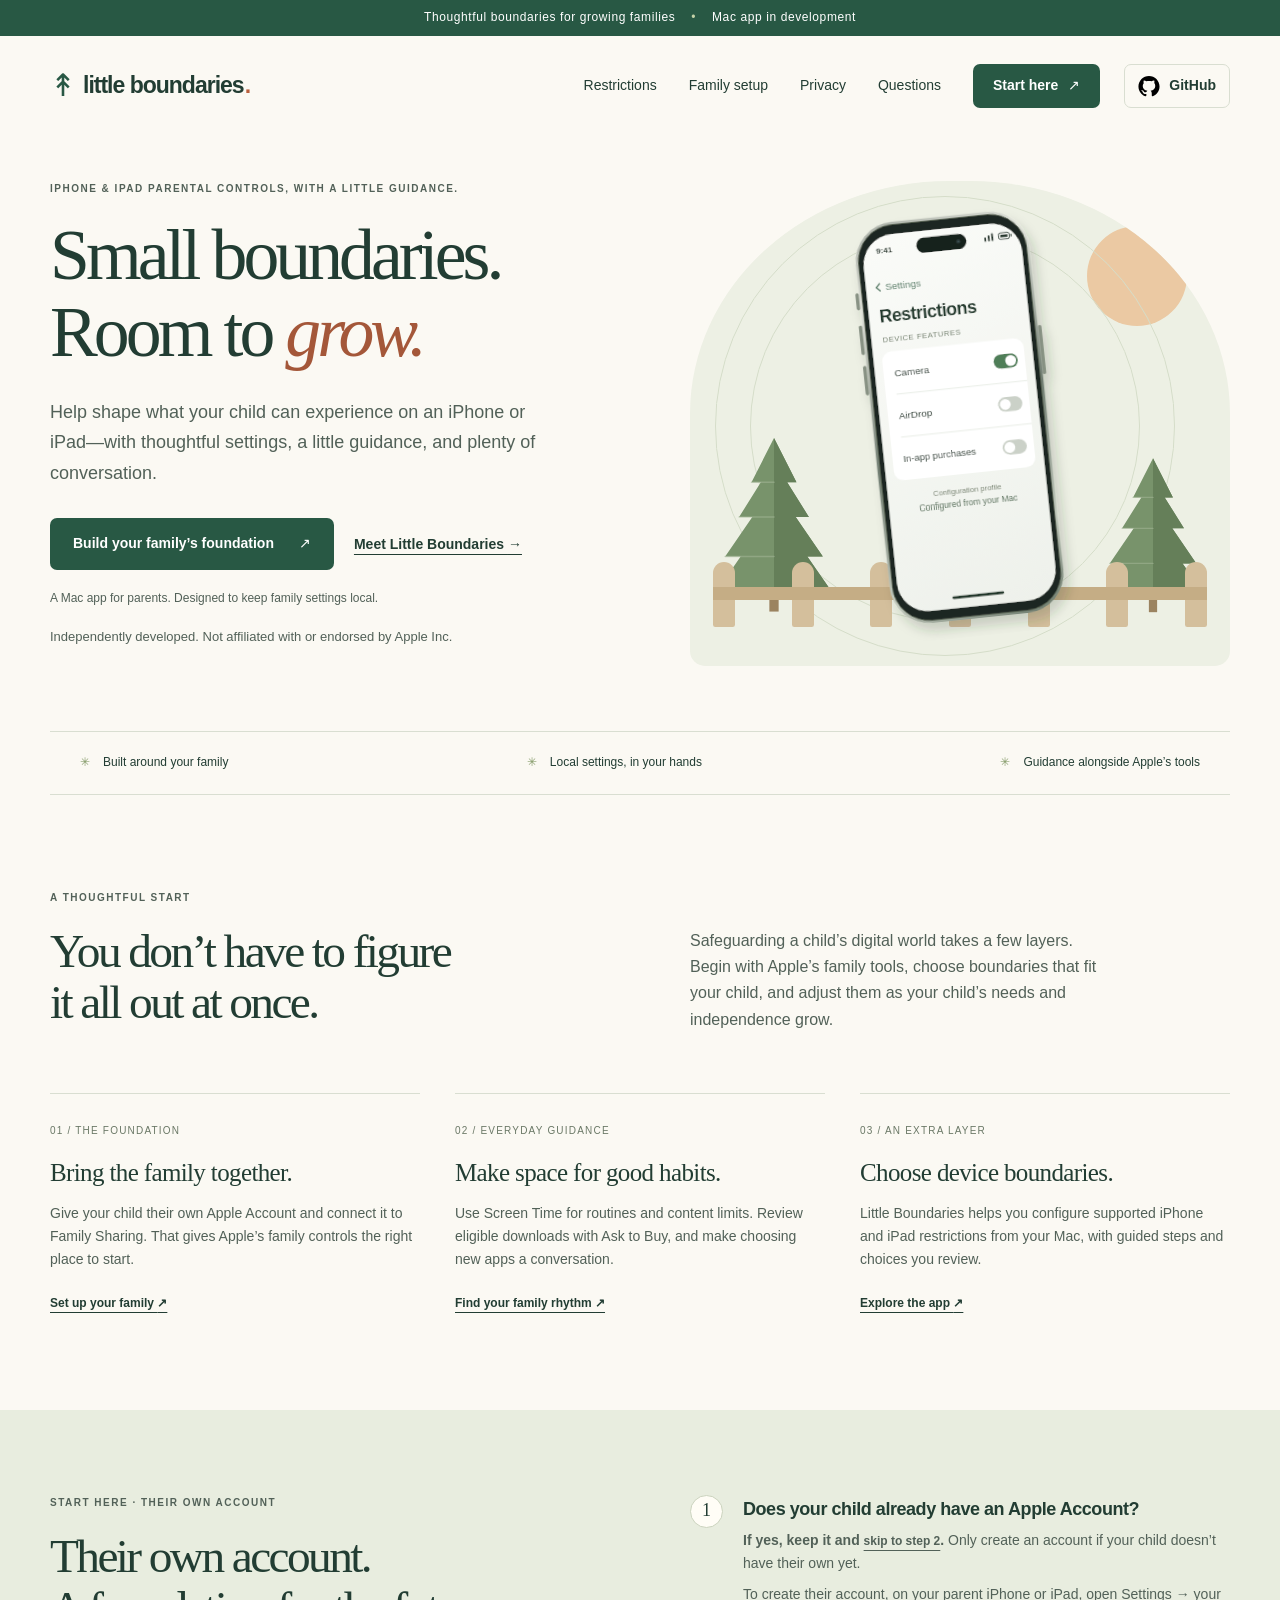
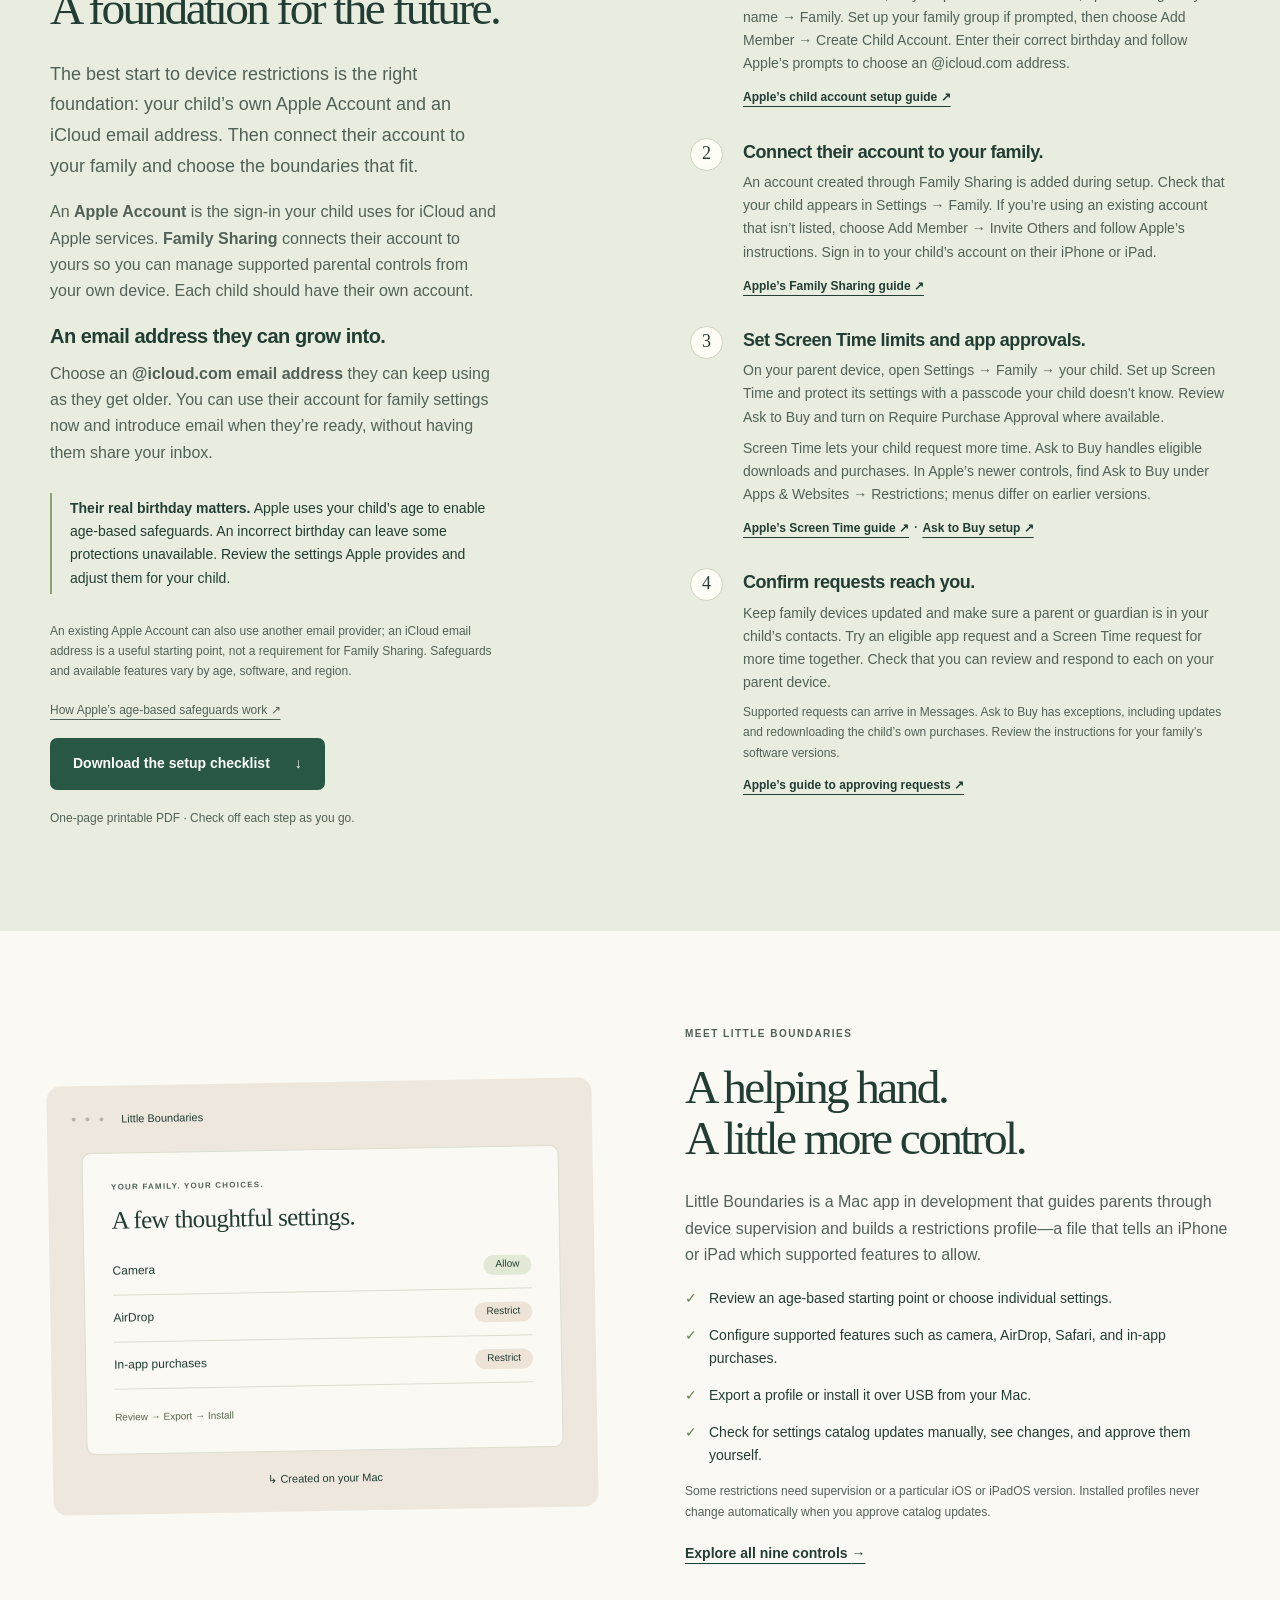
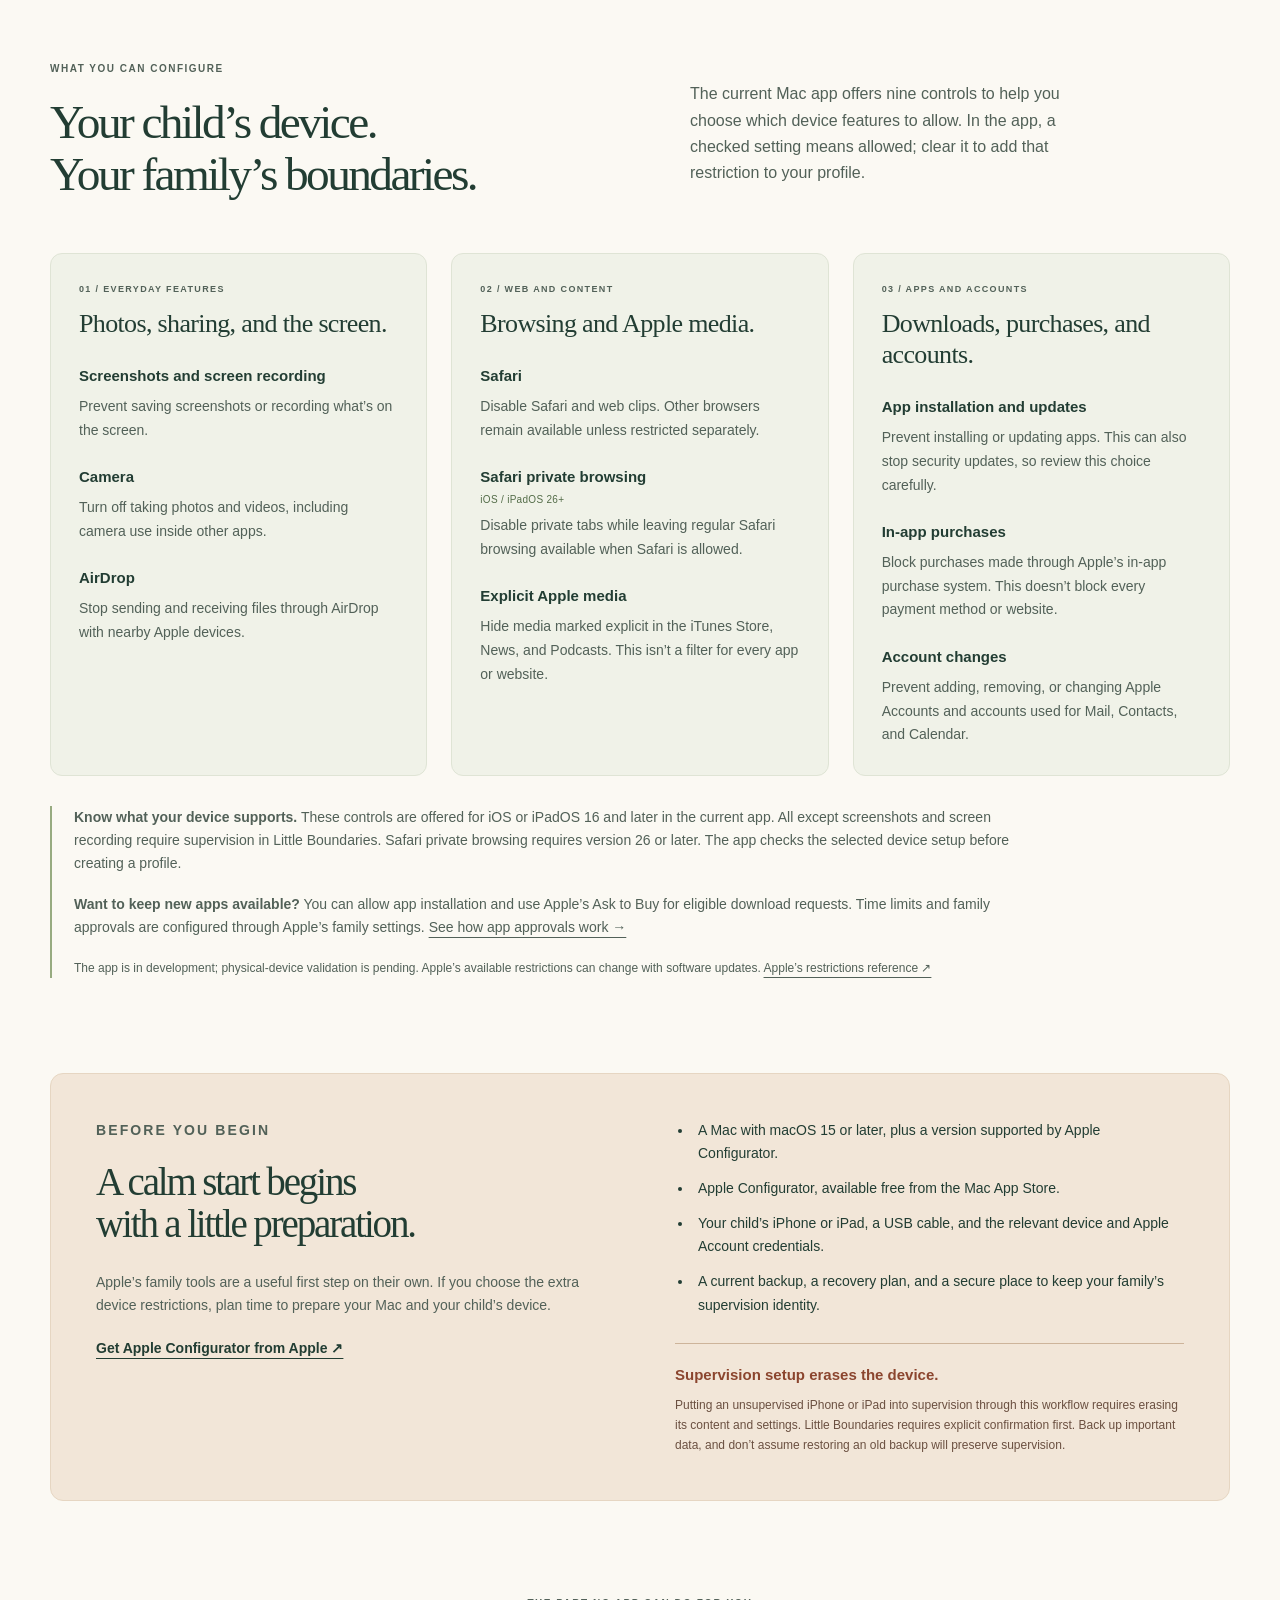
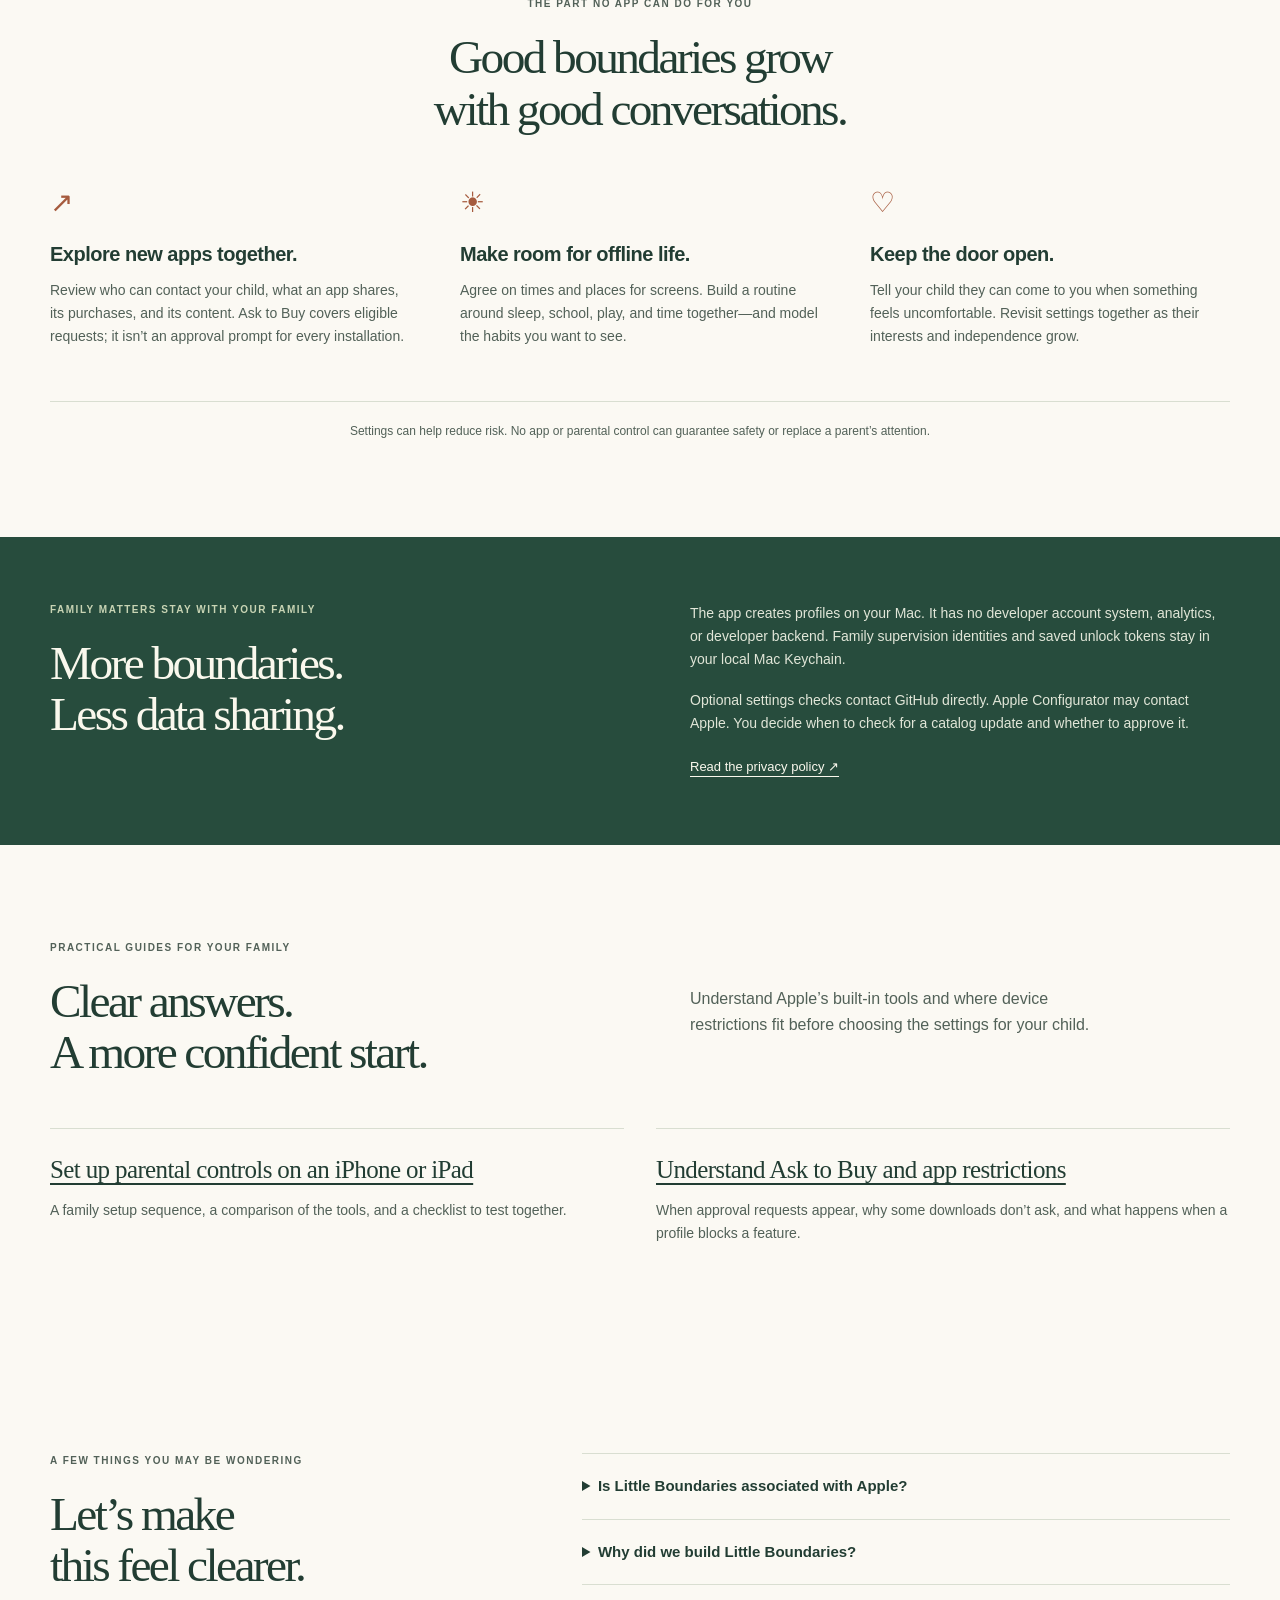
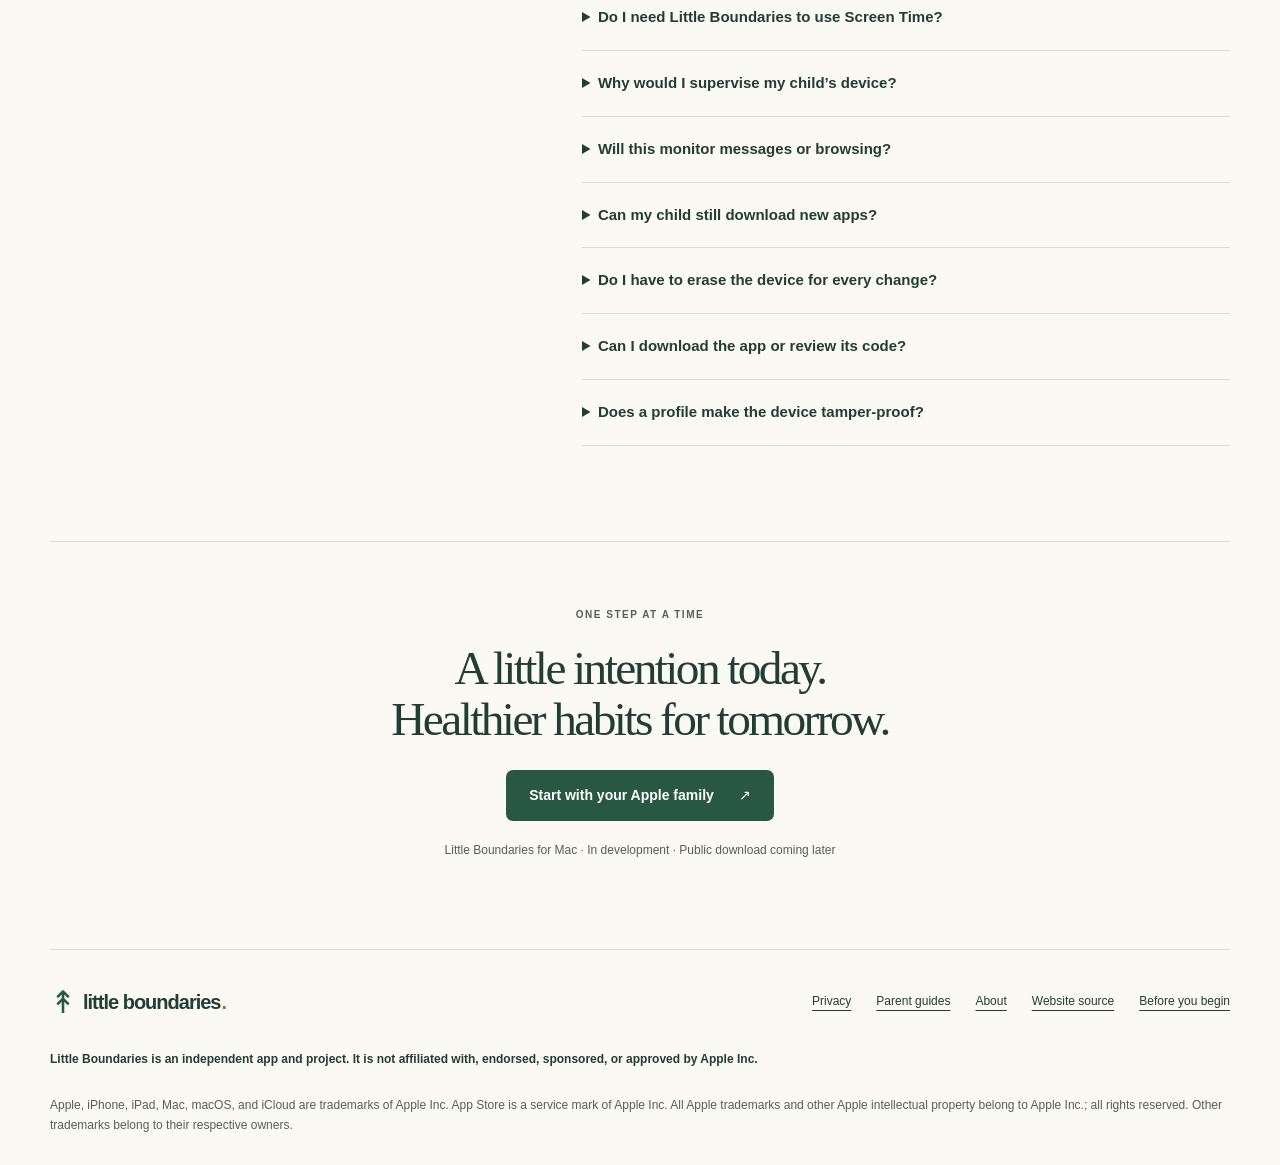
==== commit 382d5cc4: "Clarify independence from Apple and acknowledge Apple trademarks" ====
--- a/index.html
+++ b/index.html
@@ -29,7 +29,7 @@
 </head>
 <body><a class="skip" href="#main">Skip to content</a><div class="draft">Thoughtful boundaries for growing families <span>•</span> Mac app in development</div>
 <header class="wrap"><a class="brand" href="index.html" aria-label="Little Boundaries home"><span class="brand-icon" aria-hidden="true">↟</span> little boundaries<span class="brand-dot">.</span></a><nav aria-label="Main navigation"><a href="#restrictions">Restrictions</a><a href="#family">Family setup</a><a href="privacy.htm">Privacy</a><a href="#questions">Questions</a><a class="button small" href="#start">Start here <span aria-hidden="true">↗</span></a></nav><a class="github-link" href="https://github.com/little-boundaries/littleboundaries.app" aria-label="View website source on GitHub"><img src="github-mark.svg" width="22" height="22" alt="" aria-hidden="true"><span class="github-label">GitHub</span></a></header>
-<main id="main"><section class="hero wrap"><div class="hero-copy"><p class="eyebrow">IPHONE &amp; IPAD PARENTAL CONTROLS, WITH A LITTLE GUIDANCE.</p><h1>Small boundaries.<br>Room to <em>grow.</em></h1><p class="lead">Help shape what your child can experience on an iPhone or iPad—with thoughtful settings, a little guidance, and plenty of conversation.</p><div class="actions"><a class="button" href="#family">Build your family’s foundation <span aria-hidden="true">↗</span></a><a class="text-link" href="#app">Meet Little Boundaries <span aria-hidden="true">→</span></a></div><p class="fine hero-note">A Mac app for parents. Designed to keep family settings local.</p></div>
+<main id="main"><section class="hero wrap"><div class="hero-copy"><p class="eyebrow">IPHONE &amp; IPAD PARENTAL CONTROLS, WITH A LITTLE GUIDANCE.</p><h1>Small boundaries.<br>Room to <em>grow.</em></h1><p class="lead">Help shape what your child can experience on an iPhone or iPad—with thoughtful settings, a little guidance, and plenty of conversation.</p><div class="actions"><a class="button" href="#family">Build your family’s foundation <span aria-hidden="true">↗</span></a><a class="text-link" href="#app">Meet Little Boundaries <span aria-hidden="true">→</span></a></div><p class="fine hero-note">A Mac app for parents. Designed to keep family settings local.</p><p class="independence-note">Independently developed. Not affiliated with or endorsed by Apple Inc.</p></div>
 <div class="garden" role="img" aria-label="A phone framed by pine trees, showing camera allowed, AirDrop off, and in-app purchases off. Restrictions are configured from a Mac."><span class="sun"></span><span class="orbit orbit-one"></span><span class="orbit orbit-two"></span><img class="pine pine-left" src="pine-tree.svg" width="160" height="240" alt="" aria-hidden="true"><img class="pine pine-right" src="pine-tree.svg" width="160" height="240" alt="" aria-hidden="true"><img class="device-illustration" src="device-settings.svg?v=3" width="240" height="480" alt="" aria-hidden="true"><div class="fence"><i></i><i></i><i></i><i></i><i></i><i></i><i></i></div></div></section>
 <div class="promise wrap"><span>Built around your family</span><span>Local settings, in your hands</span><span>Guidance alongside Apple’s tools</span></div>
 <section id="approach" class="section wrap"><div class="section-heading"><p class="eyebrow">A THOUGHTFUL START</p><h2>You don’t have to figure<br>it all out at once.</h2><p>Safeguarding a child’s digital world takes a few layers. Begin with Apple’s family tools, choose boundaries that fit your child, and adjust them as your child’s needs and independence grow.</p></div><div class="layers"><article><span class="number">01 / THE FOUNDATION</span><h3>Bring the family together.</h3><p>Give your child their own Apple Account and connect it to Family Sharing. That gives Apple’s family controls the right place to start.</p><a href="#family">Set up your family <span aria-hidden="true">↗</span></a></article><article><span class="number">02 / EVERYDAY GUIDANCE</span><h3>Make space for good habits.</h3><p>Use Screen Time for routines and content limits. Review eligible downloads with Ask to Buy, and make choosing new apps a conversation.</p><a href="#habits">Find your family rhythm <span aria-hidden="true">↗</span></a></article><article><span class="number">03 / AN EXTRA LAYER</span><h3>Choose device boundaries.</h3><p>Little Boundaries helps you configure supported iPhone and iPad restrictions from your Mac, with guided steps and choices you review.</p><a href="#app">Explore the app <span aria-hidden="true">↗</span></a></article></div></section>
@@ -39,6 +39,6 @@
 <section id="start" class="start-section wrap"><div><p class="eyebrow">BEFORE YOU BEGIN</p><h2>A calm start begins<br>with a little preparation.</h2><p>Apple’s family tools are a useful first step on their own. If you choose the extra device restrictions, plan time to prepare your Mac and your child’s device.</p><a href="https://apps.apple.com/app/apple-configurator/id1037126344" class="text-link">Get Apple Configurator from Apple ↗</a></div><div><ul class="requirements"><li>A Mac with macOS 15 or later, plus a version supported by Apple Configurator.</li><li>Apple Configurator, available free from the Mac App Store.</li><li>Your child’s iPhone or iPad, a USB cable, and the relevant device and Apple Account credentials.</li><li>A current backup, a recovery plan, and a secure place to keep your family’s supervision identity.</li></ul><div class="erase-warning"><strong>Supervision setup erases the device.</strong><p>Putting an unsupervised iPhone or iPad into supervision through this workflow requires erasing its content and settings. Little Boundaries requires explicit confirmation first. Back up important data, and don’t assume restoring an old backup will preserve supervision.</p></div></div></section>
 <section id="habits" class="section wrap"><div class="habits-heading"><p class="eyebrow">THE PART NO APP CAN DO FOR YOU</p><h2>Good boundaries grow<br>with good conversations.</h2></div><div class="habits"><article><span aria-hidden="true">↗</span><h3>Explore new apps together.</h3><p>Review who can contact your child, what an app shares, its purchases, and its content. Ask to Buy covers eligible requests; it isn’t an approval prompt for every installation.</p></article><article><span aria-hidden="true">☀</span><h3>Make room for offline life.</h3><p>Agree on times and places for screens. Build a routine around sleep, school, play, and time together—and model the habits you want to see.</p></article><article><span aria-hidden="true">♡</span><h3>Keep the door open.</h3><p>Tell your child they can come to you when something feels uncomfortable. Revisit settings together as their interests and independence grow.</p></article></div><p class="reassurance">Settings can help reduce risk. No app or parental control can guarantee safety or replace a parent’s attention.</p></section>
 <section class="privacy-band"><div class="wrap"><div><p class="eyebrow">FAMILY MATTERS STAY WITH YOUR FAMILY</p><h2>More boundaries.<br>Less data sharing.</h2></div><div><p>The app creates profiles on your Mac. It has no developer account system, analytics, or developer backend. Family supervision identities and saved unlock tokens stay in your local Mac Keychain.</p><p>Optional settings checks contact GitHub directly. Apple Configurator may contact Apple. You decide when to check for a catalog update and whether to approve it.</p><a href="privacy.htm">Read the privacy policy <span aria-hidden="true">↗</span></a></div></div></section>
-<section id="guides" class="section wrap"><div class="section-heading"><div><p class="eyebrow">PRACTICAL GUIDES FOR YOUR FAMILY</p><h2>Clear answers.<br>A more confident start.</h2></div><p>Understand Apple’s built-in tools and where device restrictions fit before choosing the settings for your child.</p></div><div class="guide-cards"><article><h3><a href="iphone-ipad-parental-controls.htm">Set up parental controls on an iPhone or iPad</a></h3><p>A family setup sequence, a comparison of the tools, and a checklist to test together.</p></article><article><h3><a href="ask-to-buy-app-restrictions.htm">Understand Ask to Buy and app restrictions</a></h3><p>When approval requests appear, why some downloads don’t ask, and what happens when a profile blocks a feature.</p></article></div></section><section id="questions" class="section wrap faq-section"><div><p class="eyebrow">A FEW THINGS YOU MAY BE WONDERING</p><h2>Let’s make<br>this feel clearer.</h2></div><div class="faq"><details><summary>Why did we build Little Boundaries?</summary><p>Apple Configurator is a powerful tool for setting up and managing devices. But navigating a tool built around IT administration can feel cumbersome when you’re a parent trying to decide what’s right for your child.</p><p>We built Little Boundaries to put a parent-friendly layer around the tools Apple already provides. It brings relevant device restrictions into one guided experience, explains the choices in everyday language, and helps you understand which controls you can add and what they do.</p><p>Apple Configurator still performs the underlying device work. Our goal is to make those capabilities easier to understand and use, so parents can make informed choices for their family, whatever their level of technical experience.</p></details><details><summary>Do I need Little Boundaries to use Screen Time?</summary><p>No. Screen Time is built into Apple devices. Little Boundaries gives parents a simpler, guided way to set up additional device restrictions using Apple Configurator, a technical tool often used by IT professionals. You choose supported settings through a parent-friendly interface on your Mac, with guidance through preparation and installation. Those restrictions work alongside the Screen Time settings you manage through Apple.</p></details><details><summary>Why would I supervise my child’s device?</summary><p>Supervision enables an extra layer of Apple device restrictions, giving you more choices for the boundaries you want to put in place. Little Boundaries guides you through that setup so you can choose supported controls that fit your child’s age, needs, and your family’s situation.</p><p>As your child grows, you can review those choices, relax individual restrictions, and install an updated profile to allow more freedom. You decide which controls to use and when to change them. Family Sharing and Screen Time work without supervision; supervision is for the additional device controls.</p><p>Preparing an unsupervised device for supervision erases it. Little Boundaries requires explicit confirmation before that step.</p></details><details><summary>Will this monitor messages or browsing?</summary><p>Little Boundaries does not provide remote monitoring, read messages, or send browsing activity to us. Apple’s own Screen Time features provide the activity information and family controls available for your setup.</p></details><details><summary>Can my child still download new apps?</summary><p>If you allow app installation, Apple’s Ask to Buy can require approval for eligible downloads and purchases. There are exceptions, including certain redownloads and updates. If a restrictions profile blocks a feature or app, an Ask to Buy approval does not override that restriction.</p></details><details><summary>Do I have to erase the device for every change?</summary><p>No. Initial supervision of an unsupervised device in this workflow requires erasure. Later restriction changes require reviewing and installing an updated profile, not repeating that initial setup. Replacing a profile may require manually removing the old one first.</p></details><details><summary>Can I download the app or review its code?</summary><p>The app is still in development. A public, signed and notarized Mac download is not available yet. We plan to publish the code for parents and researchers to inspect; the repository is currently private.</p></details><details><summary>Does a profile make the device tamper-proof?</summary><p>No. Available restrictions and removal protections depend on the device, software, and installation method. Supervision and a profile-removal password are not a guarantee against all changes or a device erase. Keep backups and test the actual settings on your child’s device.</p></details></div></section>
+<section id="guides" class="section wrap"><div class="section-heading"><div><p class="eyebrow">PRACTICAL GUIDES FOR YOUR FAMILY</p><h2>Clear answers.<br>A more confident start.</h2></div><p>Understand Apple’s built-in tools and where device restrictions fit before choosing the settings for your child.</p></div><div class="guide-cards"><article><h3><a href="iphone-ipad-parental-controls.htm">Set up parental controls on an iPhone or iPad</a></h3><p>A family setup sequence, a comparison of the tools, and a checklist to test together.</p></article><article><h3><a href="ask-to-buy-app-restrictions.htm">Understand Ask to Buy and app restrictions</a></h3><p>When approval requests appear, why some downloads don’t ask, and what happens when a profile blocks a feature.</p></article></div></section><section id="questions" class="section wrap faq-section"><div><p class="eyebrow">A FEW THINGS YOU MAY BE WONDERING</p><h2>Let’s make<br>this feel clearer.</h2></div><div class="faq"><details><summary>Is Little Boundaries associated with Apple?</summary><p>No. Little Boundaries is an independent app and project. It is not affiliated with, endorsed, sponsored, or approved by Apple Inc. Apple does not develop or provide support for Little Boundaries. References to Apple products and services explain compatibility and the tools parents can use.</p></details><details><summary>Why did we build Little Boundaries?</summary><p>Apple Configurator is a powerful tool for setting up and managing devices. But navigating a tool built around IT administration can feel cumbersome when you’re a parent trying to decide what’s right for your child.</p><p>We built Little Boundaries to put a parent-friendly layer around the tools Apple already provides. It brings relevant device restrictions into one guided experience, explains the choices in everyday language, and helps you understand which controls you can add and what they do.</p><p>Apple Configurator still performs the underlying device work. Our goal is to make those capabilities easier to understand and use, so parents can make informed choices for their family, whatever their level of technical experience.</p></details><details><summary>Do I need Little Boundaries to use Screen Time?</summary><p>No. Screen Time is built into Apple devices. Little Boundaries gives parents a simpler, guided way to set up additional device restrictions using Apple Configurator, a technical tool often used by IT professionals. You choose supported settings through a parent-friendly interface on your Mac, with guidance through preparation and installation. Those restrictions work alongside the Screen Time settings you manage through Apple.</p></details><details><summary>Why would I supervise my child’s device?</summary><p>Supervision enables an extra layer of Apple device restrictions, giving you more choices for the boundaries you want to put in place. Little Boundaries guides you through that setup so you can choose supported controls that fit your child’s age, needs, and your family’s situation.</p><p>As your child grows, you can review those choices, relax individual restrictions, and install an updated profile to allow more freedom. You decide which controls to use and when to change them. Family Sharing and Screen Time work without supervision; supervision is for the additional device controls.</p><p>Preparing an unsupervised device for supervision erases it. Little Boundaries requires explicit confirmation before that step.</p></details><details><summary>Will this monitor messages or browsing?</summary><p>Little Boundaries does not provide remote monitoring, read messages, or send browsing activity to us. Apple’s own Screen Time features provide the activity information and family controls available for your setup.</p></details><details><summary>Can my child still download new apps?</summary><p>If you allow app installation, Apple’s Ask to Buy can require approval for eligible downloads and purchases. There are exceptions, including certain redownloads and updates. If a restrictions profile blocks a feature or app, an Ask to Buy approval does not override that restriction.</p></details><details><summary>Do I have to erase the device for every change?</summary><p>No. Initial supervision of an unsupervised device in this workflow requires erasure. Later restriction changes require reviewing and installing an updated profile, not repeating that initial setup. Replacing a profile may require manually removing the old one first.</p></details><details><summary>Can I download the app or review its code?</summary><p>The app is still in development. A public, signed and notarized Mac download is not available yet. We plan to publish the code for parents and researchers to inspect; the repository is currently private.</p></details><details><summary>Does a profile make the device tamper-proof?</summary><p>No. Available restrictions and removal protections depend on the device, software, and installation method. Supervision and a profile-removal password are not a guarantee against all changes or a device erase. Keep backups and test the actual settings on your child’s device.</p></details></div></section>
 <section class="closing wrap"><p class="eyebrow">ONE STEP AT A TIME</p><h2>A little intention today.<br>Healthier habits for tomorrow.</h2><a class="button" href="#family">Start with your Apple family <span aria-hidden="true">↗</span></a><p>Little Boundaries for Mac · In development · Public download coming later</p></section></main>
-<footer class="wrap"><a class="brand" href="index.html"><span class="brand-icon" aria-hidden="true">↟</span> little boundaries<span class="brand-dot">.</span></a><div><a href="privacy.htm">Privacy</a><a href="iphone-ipad-parental-controls.htm">Parent guides</a><a href="about.htm">About</a><a href="https://github.com/little-boundaries/littleboundaries.app">Website source</a><a href="#start">Before you begin</a></div><p>An independent project. Not affiliated with or endorsed by Apple.</p></footer></body></html>
+<footer class="wrap"><a class="brand" href="index.html"><span class="brand-icon" aria-hidden="true">↟</span> little boundaries<span class="brand-dot">.</span></a><div><a href="privacy.htm">Privacy</a><a href="iphone-ipad-parental-controls.htm">Parent guides</a><a href="about.htm">About</a><a href="https://github.com/little-boundaries/littleboundaries.app">Website source</a><a href="#start">Before you begin</a></div><p class="apple-notice">Little Boundaries is an independent app and project. It is not affiliated with, endorsed, sponsored, or approved by Apple Inc.</p><p class="trademark-notice">Apple, iPhone, iPad, Mac, macOS, and iCloud are trademarks of Apple Inc. App Store is a service mark of Apple Inc. All Apple trademarks and other Apple intellectual property belong to Apple Inc.; all rights reserved. Other trademarks belong to their respective owners.</p></footer></body></html>
--- a/styles.css
+++ b/styles.css
@@ -16,3 +16,5 @@
 header nav .button{gap:10px;white-space:nowrap}
 
 .table-hint{display:none}@media(max-width:700px){.table-hint{display:block;font-size:12px;margin-bottom:8px}}
+
+.independence-note{font-size:13px;line-height:1.65;margin-top:12px;max-width:490px;color:var(--body)}footer>.apple-notice,footer>.trademark-notice{font-size:12px;line-height:1.7;max-width:100%;overflow-wrap:anywhere}footer>.apple-notice{font-weight:600;color:var(--ink)}
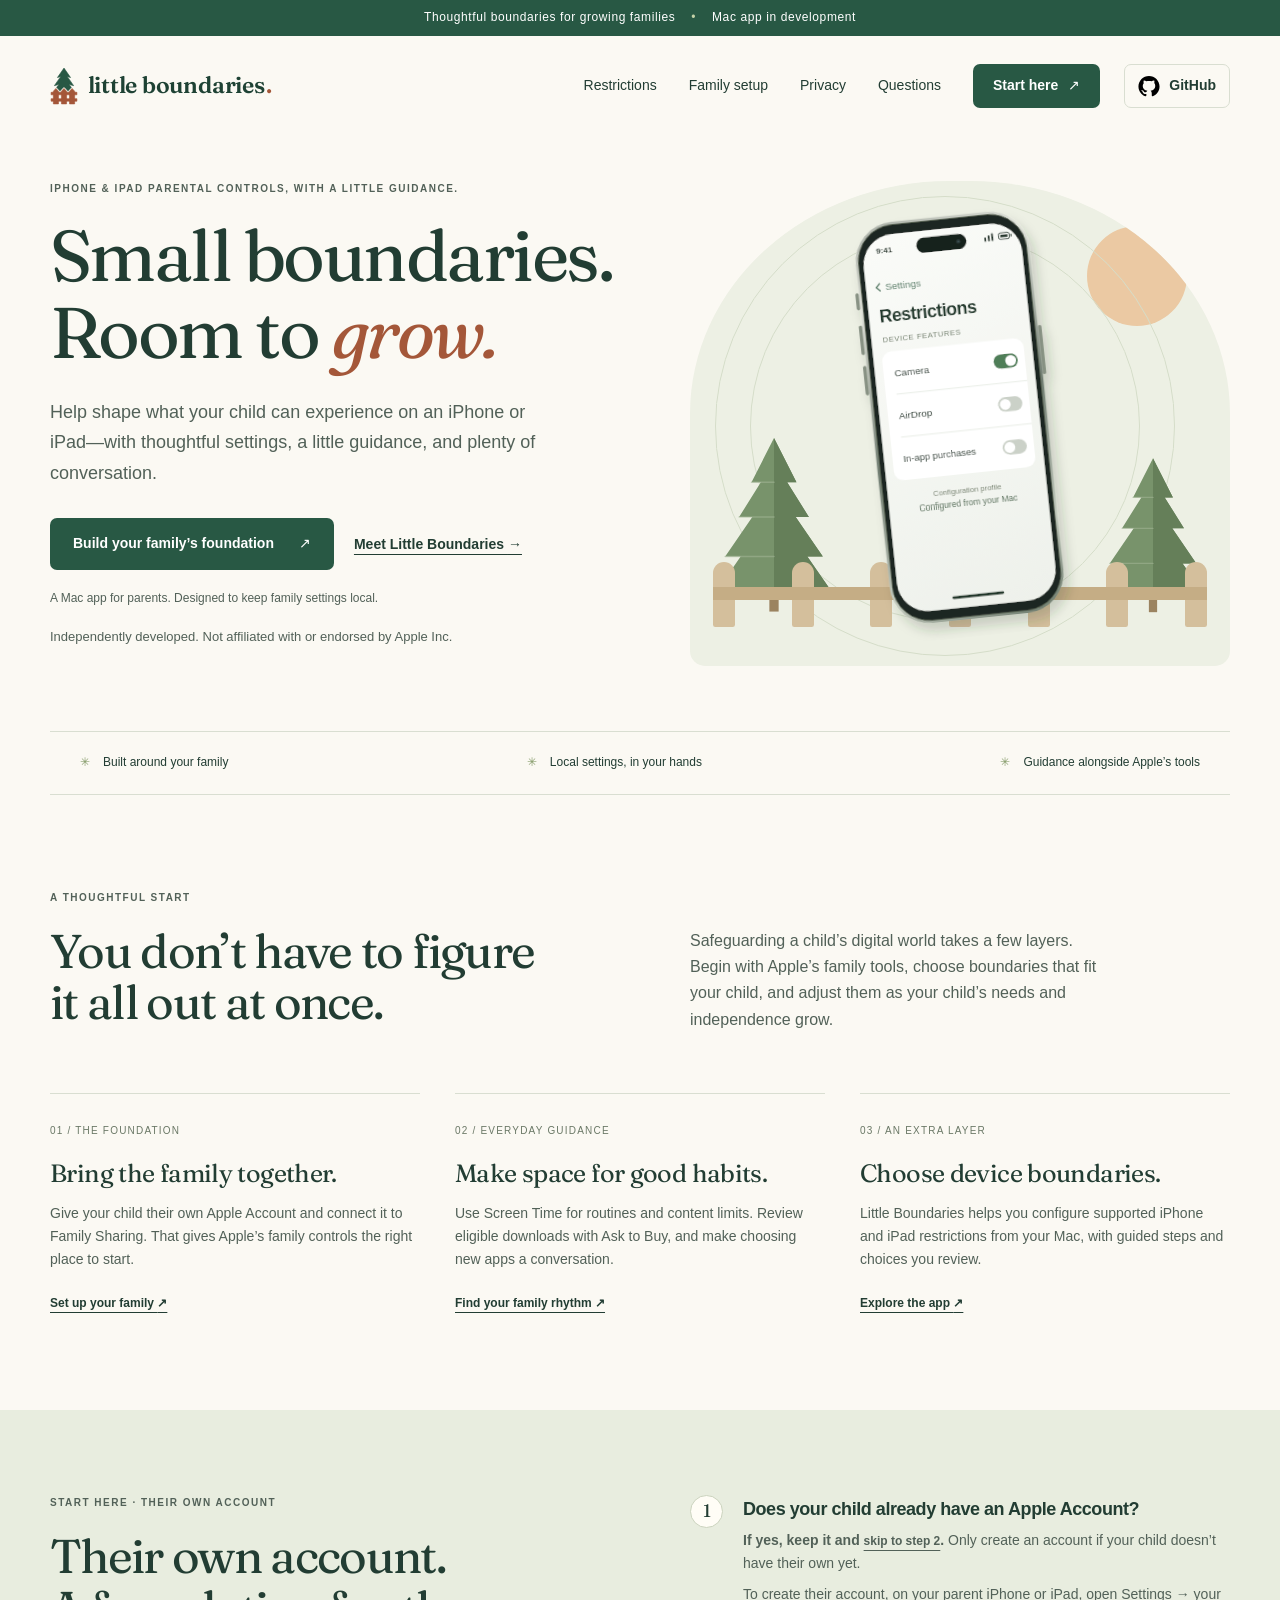
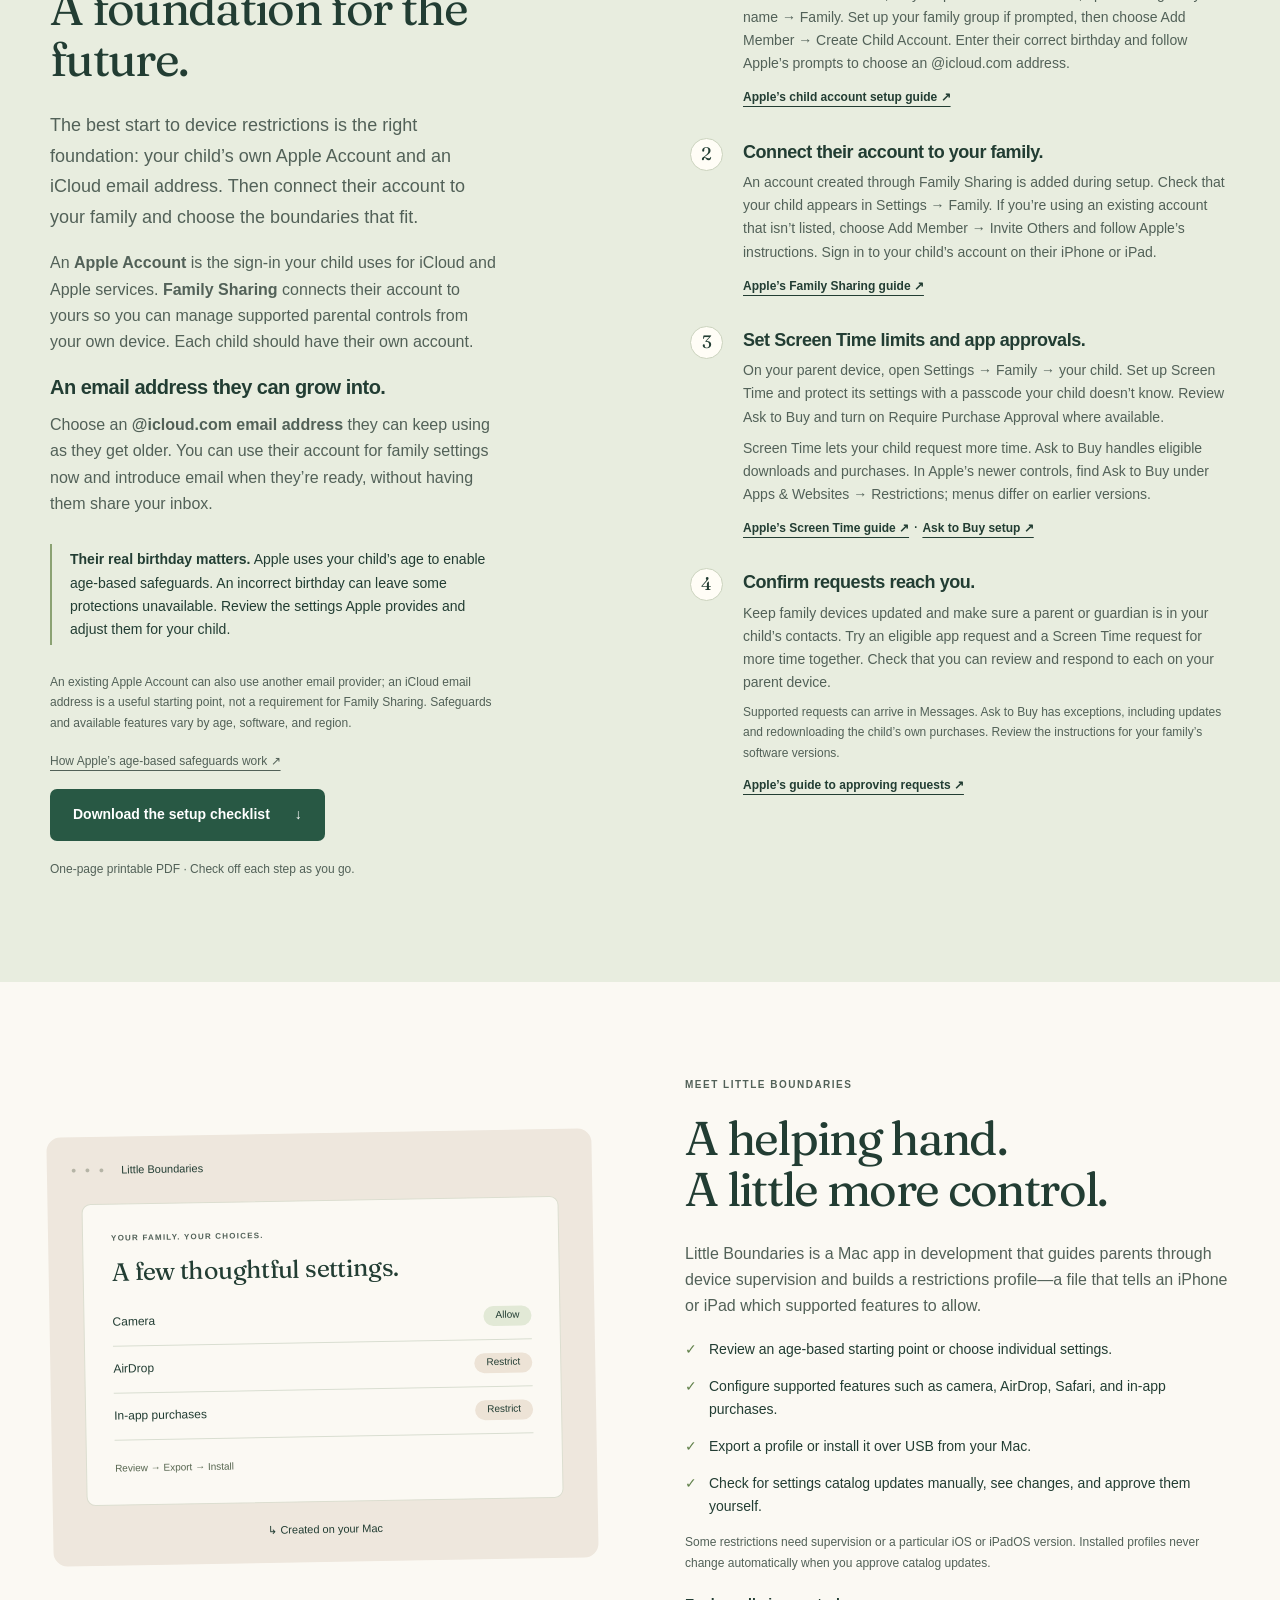
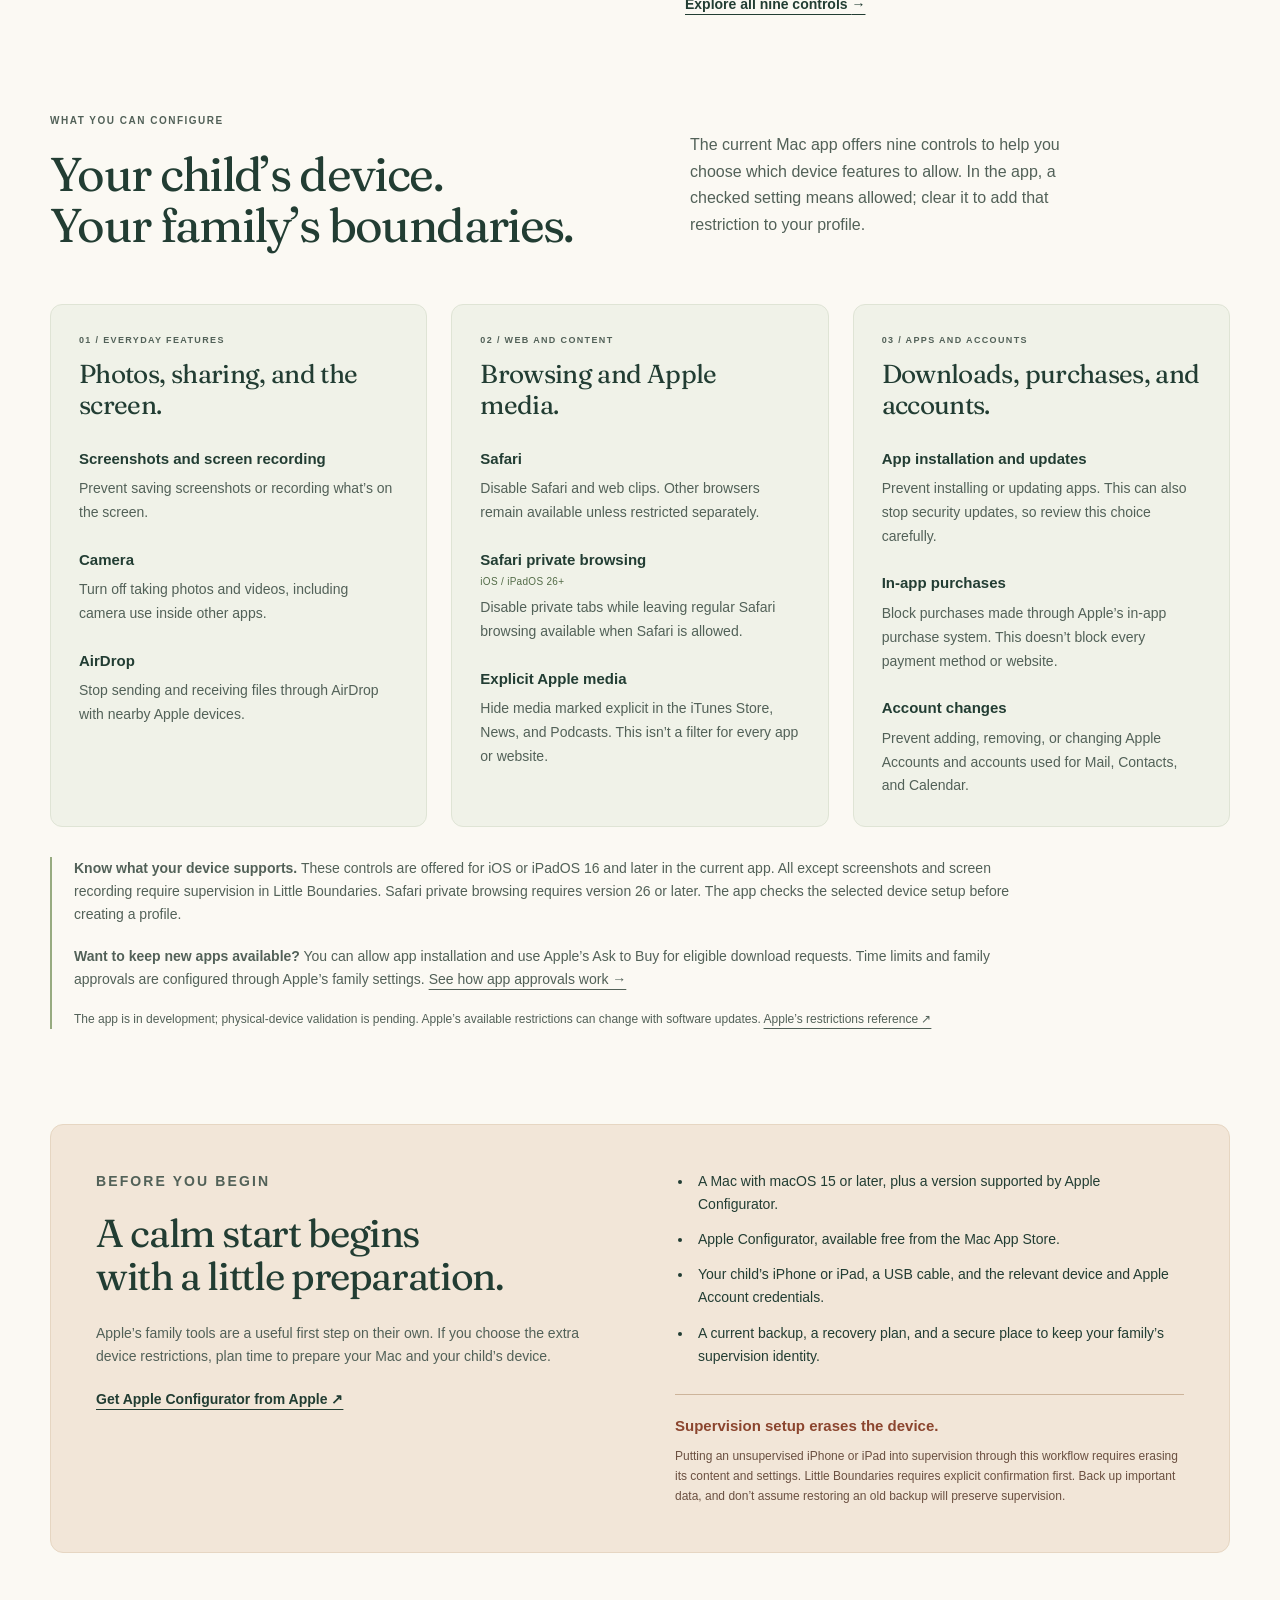
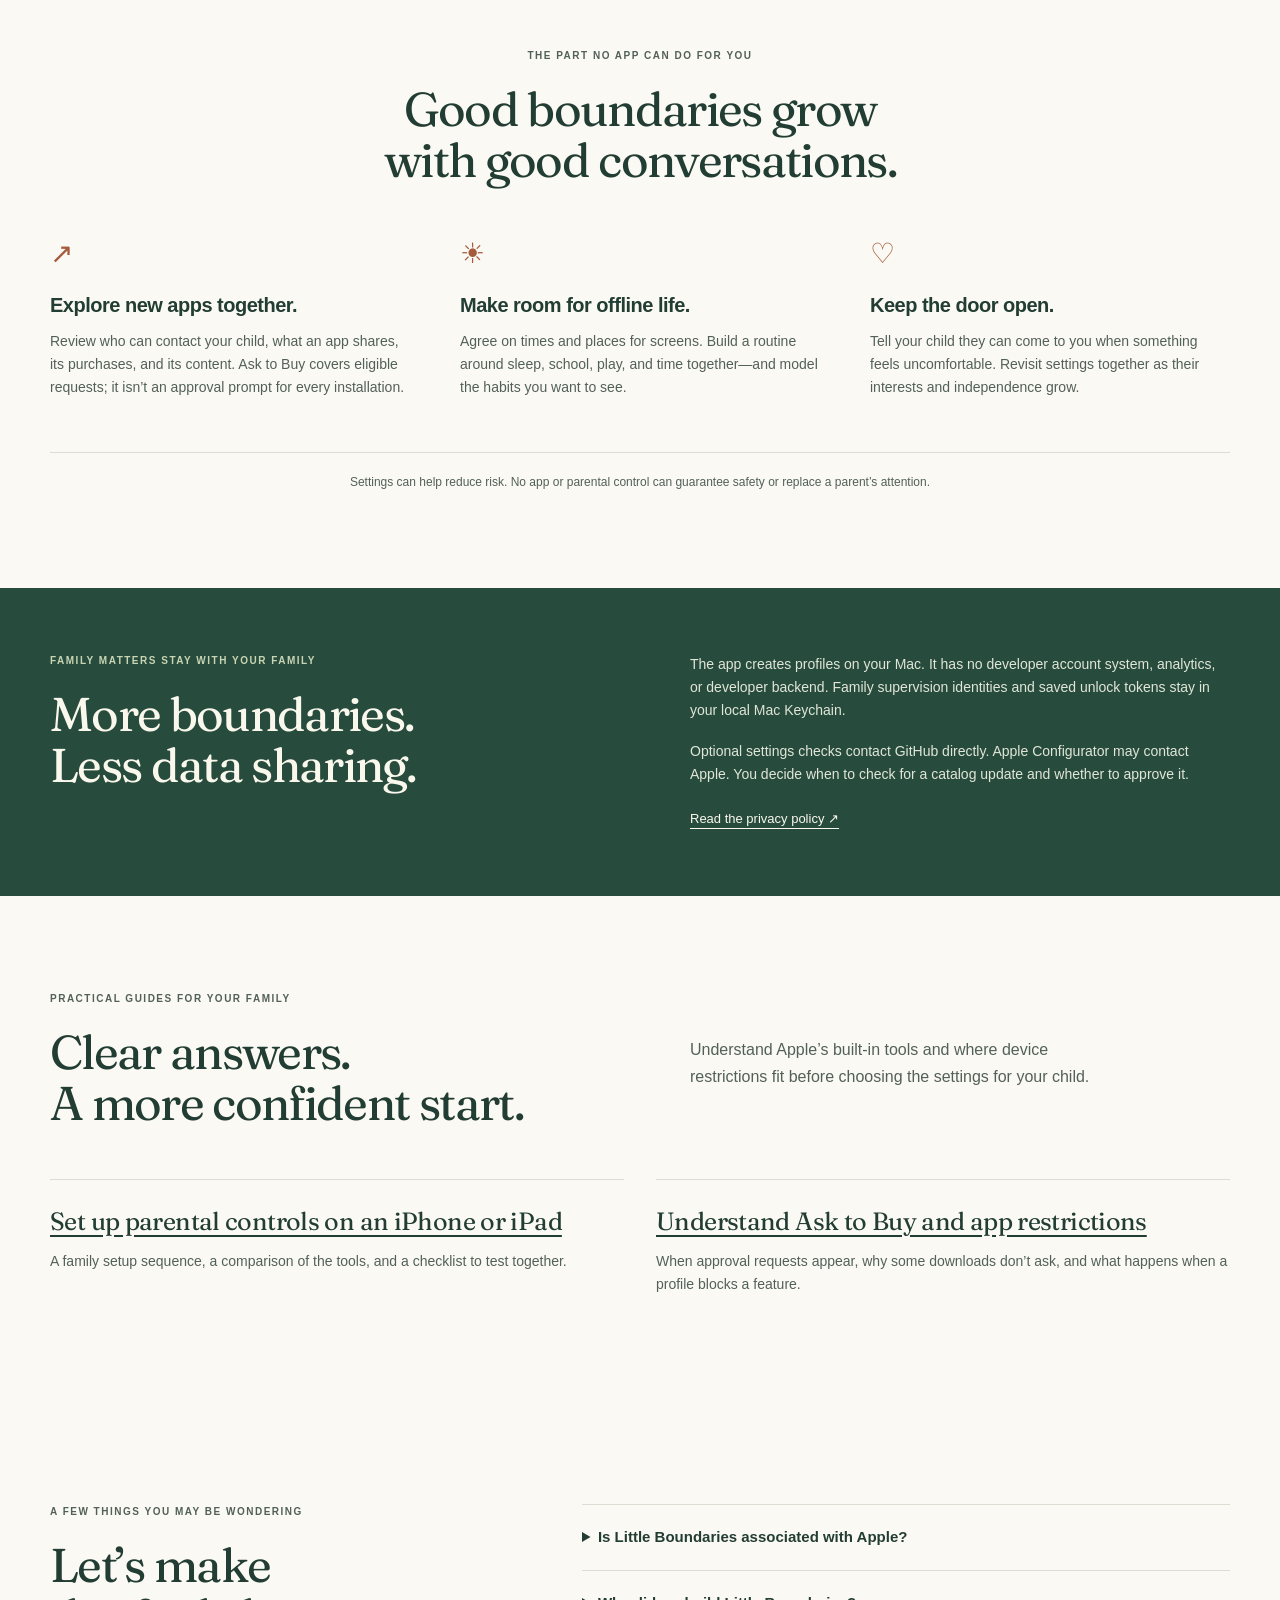
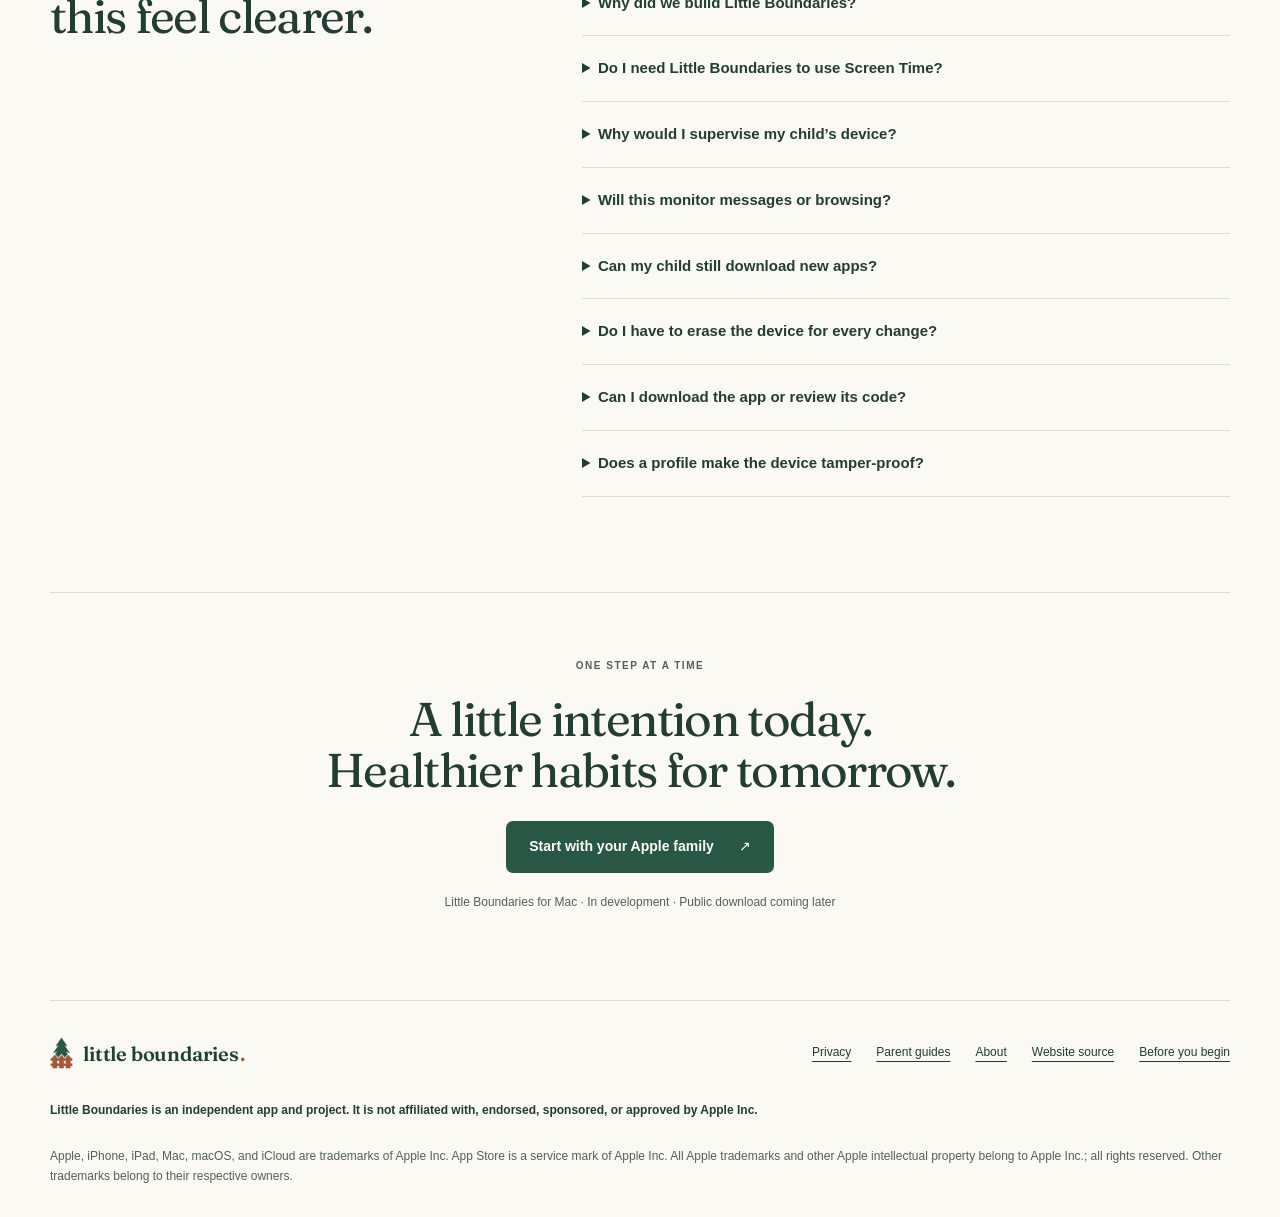
==== commit 69beed1e: "Adopt approved C4 Bold Pickets artwork and self-hosted Fraunces" ====
--- a/index.html
+++ b/index.html
@@ -1,12 +1,12 @@
 <!doctype html>
-<html lang="en"><head><meta charset="utf-8"><meta name="viewport" content="width=device-width,initial-scale=1"><link rel="stylesheet" href="styles.css?v=mobile-1">
+<html lang="en"><head><meta charset="utf-8"><meta name="viewport" content="width=device-width,initial-scale=1"><link rel="icon" href="/favicon.ico?v=c4-1" sizes="32x32"><link rel="icon" href="/favicon.svg?v=c4-1" type="image/svg+xml"><link rel="apple-touch-icon" href="/apple-touch-icon.png"><link rel="manifest" href="/site.webmanifest"><meta name="theme-color" content="#285844"><link rel="preload" href="/fonts/fraunces-latin-600-normal.woff2" as="font" type="font/woff2" crossorigin><link rel="stylesheet" href="/brand.css?v=c4-1"><link rel="stylesheet" href="styles.css?v=c4-1">
 <!-- SEO:START -->
 <title>Little Boundaries | iPhone &amp; iPad Parental Controls</title>
 <meta name="description" content="Set up thoughtful boundaries for your child’s iPhone or iPad with Family Sharing guidance, Screen Time tips, and a local Mac restrictions app in development.">
 <meta name="robots" content="index, follow">
 <link rel="canonical" href="https://littleboundaries.app/">
-<link rel="icon" href="favicon.svg" type="image/svg+xml">
-<meta name="theme-color" content="#285844">
+
+
 <meta property="og:type" content="website">
 <meta property="og:site_name" content="Little Boundaries">
 <meta property="og:locale" content="en_US">
@@ -16,19 +16,19 @@
 <meta name="twitter:card" content="summary_large_image">
 <meta name="twitter:title" content="Little Boundaries | iPhone &amp; iPad Parental Controls">
 <meta name="twitter:description" content="Set up thoughtful boundaries for your child’s iPhone or iPad with Family Sharing guidance, Screen Time tips, and a local Mac restrictions app in development.">
-<meta property="og:image" content="https://littleboundaries.app/social-preview-v1.png">
-<meta property="og:image:secure_url" content="https://littleboundaries.app/social-preview-v1.png">
+<meta property="og:image" content="https://littleboundaries.app/social-preview-v2.png">
+<meta property="og:image:secure_url" content="https://littleboundaries.app/social-preview-v2.png">
 <meta property="og:image:type" content="image/png">
 <meta property="og:image:width" content="1200">
 <meta property="og:image:height" content="630">
-<meta property="og:image:alt" content="Little Boundaries: Small boundaries. Room to grow. A phone showing restrictions, framed by pine trees.">
-<meta name="twitter:image" content="https://littleboundaries.app/social-preview-v1.png">
-<meta name="twitter:image:alt" content="Little Boundaries: Small boundaries. Room to grow. A phone showing restrictions, framed by pine trees.">
+<meta property="og:image:alt" content="Little Boundaries: Small boundaries. Room to grow. A pine tree behind a small picket fence.">
+<meta name="twitter:image" content="https://littleboundaries.app/social-preview-v2.png">
+<meta name="twitter:image:alt" content="Little Boundaries: Small boundaries. Room to grow. A pine tree behind a small picket fence.">
 <script type="application/ld+json">{"@context": "https://schema.org", "@graph": [{"@type": "WebSite", "@id": "https://littleboundaries.app/#website", "url": "https://littleboundaries.app/", "name": "Little Boundaries", "inLanguage": "en"}, {"@type": "WebPage", "@id": "https://littleboundaries.app/#webpage", "url": "https://littleboundaries.app/", "name": "Little Boundaries | iPhone & iPad Parental Controls", "description": "Set up thoughtful boundaries for your child’s iPhone or iPad with Family Sharing guidance, Screen Time tips, and a local Mac restrictions app in development.", "isPartOf": {"@id": "https://littleboundaries.app/#website"}, "inLanguage": "en"}]}</script>
 <!-- SEO:END -->
 </head>
 <body><a class="skip" href="#main">Skip to content</a><div class="draft">Thoughtful boundaries for growing families <span>•</span> Mac app in development</div>
-<header class="wrap"><a class="brand" href="index.html" aria-label="Little Boundaries home"><span class="brand-icon" aria-hidden="true">↟</span> little boundaries<span class="brand-dot">.</span></a><nav aria-label="Main navigation"><a href="#restrictions">Restrictions</a><a href="#family">Family setup</a><a href="privacy.htm">Privacy</a><a href="#questions">Questions</a><a class="button small" href="#start">Start here <span aria-hidden="true">↗</span></a></nav><a class="github-link" href="https://github.com/little-boundaries/littleboundaries.app" aria-label="View website source on GitHub"><img src="github-mark.svg" width="22" height="22" alt="" aria-hidden="true"><span class="github-label">GitHub</span></a></header>
+<header class="wrap"><a class="brand" href="/" aria-label="Little Boundaries home"><img class="brand-mark" src="/brand-mark.svg" width="28" height="38" alt="" aria-hidden="true"> little boundaries<span class="brand-dot">.</span></a><nav aria-label="Main navigation"><a href="#restrictions">Restrictions</a><a href="#family">Family setup</a><a href="privacy.htm">Privacy</a><a href="#questions">Questions</a><a class="button small" href="#start">Start here <span aria-hidden="true">↗</span></a></nav><a class="github-link" href="https://github.com/little-boundaries/littleboundaries.app" aria-label="View website source on GitHub"><img src="github-mark.svg" width="22" height="22" alt="" aria-hidden="true"><span class="github-label">GitHub</span></a></header>
 <main id="main"><section class="hero wrap"><div class="hero-copy"><p class="eyebrow">IPHONE &amp; IPAD PARENTAL CONTROLS, WITH A LITTLE GUIDANCE.</p><h1>Small boundaries.<br>Room to <em>grow.</em></h1><p class="lead">Help shape what your child can experience on an iPhone or iPad—with thoughtful settings, a little guidance, and plenty of conversation.</p><div class="actions"><a class="button" href="#family">Build your family’s foundation <span aria-hidden="true">↗</span></a><a class="text-link" href="#app">Meet Little Boundaries <span aria-hidden="true">→</span></a></div><p class="fine hero-note">A Mac app for parents. Designed to keep family settings local.</p><p class="independence-note">Independently developed. Not affiliated with or endorsed by Apple Inc.</p></div>
 <div class="garden" role="img" aria-label="A phone framed by pine trees, showing camera allowed, AirDrop off, and in-app purchases off. Restrictions are configured from a Mac."><span class="sun"></span><span class="orbit orbit-one"></span><span class="orbit orbit-two"></span><img class="pine pine-left" src="pine-tree.svg" width="160" height="240" alt="" aria-hidden="true"><img class="pine pine-right" src="pine-tree.svg" width="160" height="240" alt="" aria-hidden="true"><img class="device-illustration" src="device-settings.svg?v=3" width="240" height="480" alt="" aria-hidden="true"><div class="fence"><i></i><i></i><i></i><i></i><i></i><i></i><i></i></div></div></section>
 <div class="promise wrap"><span>Built around your family</span><span>Local settings, in your hands</span><span>Guidance alongside Apple’s tools</span></div>
@@ -41,4 +41,4 @@
 <section class="privacy-band"><div class="wrap"><div><p class="eyebrow">FAMILY MATTERS STAY WITH YOUR FAMILY</p><h2>More boundaries.<br>Less data sharing.</h2></div><div><p>The app creates profiles on your Mac. It has no developer account system, analytics, or developer backend. Family supervision identities and saved unlock tokens stay in your local Mac Keychain.</p><p>Optional settings checks contact GitHub directly. Apple Configurator may contact Apple. You decide when to check for a catalog update and whether to approve it.</p><a href="privacy.htm">Read the privacy policy <span aria-hidden="true">↗</span></a></div></div></section>
 <section id="guides" class="section wrap"><div class="section-heading"><div><p class="eyebrow">PRACTICAL GUIDES FOR YOUR FAMILY</p><h2>Clear answers.<br>A more confident start.</h2></div><p>Understand Apple’s built-in tools and where device restrictions fit before choosing the settings for your child.</p></div><div class="guide-cards"><article><h3><a href="iphone-ipad-parental-controls.htm">Set up parental controls on an iPhone or iPad</a></h3><p>A family setup sequence, a comparison of the tools, and a checklist to test together.</p></article><article><h3><a href="ask-to-buy-app-restrictions.htm">Understand Ask to Buy and app restrictions</a></h3><p>When approval requests appear, why some downloads don’t ask, and what happens when a profile blocks a feature.</p></article></div></section><section id="questions" class="section wrap faq-section"><div><p class="eyebrow">A FEW THINGS YOU MAY BE WONDERING</p><h2>Let’s make<br>this feel clearer.</h2></div><div class="faq"><details><summary>Is Little Boundaries associated with Apple?</summary><p>No. Little Boundaries is an independent app and project. It is not affiliated with, endorsed, sponsored, or approved by Apple Inc. Apple does not develop or provide support for Little Boundaries. References to Apple products and services explain compatibility and the tools parents can use.</p></details><details><summary>Why did we build Little Boundaries?</summary><p>Apple Configurator is a powerful tool for setting up and managing devices. But navigating a tool built around IT administration can feel cumbersome when you’re a parent trying to decide what’s right for your child.</p><p>We built Little Boundaries to put a parent-friendly layer around the tools Apple already provides. It brings relevant device restrictions into one guided experience, explains the choices in everyday language, and helps you understand which controls you can add and what they do.</p><p>Apple Configurator still performs the underlying device work. Our goal is to make those capabilities easier to understand and use, so parents can make informed choices for their family, whatever their level of technical experience.</p></details><details><summary>Do I need Little Boundaries to use Screen Time?</summary><p>No. Screen Time is built into Apple devices. Little Boundaries gives parents a simpler, guided way to set up additional device restrictions using Apple Configurator, a technical tool often used by IT professionals. You choose supported settings through a parent-friendly interface on your Mac, with guidance through preparation and installation. Those restrictions work alongside the Screen Time settings you manage through Apple.</p></details><details><summary>Why would I supervise my child’s device?</summary><p>Supervision enables an extra layer of Apple device restrictions, giving you more choices for the boundaries you want to put in place. Little Boundaries guides you through that setup so you can choose supported controls that fit your child’s age, needs, and your family’s situation.</p><p>As your child grows, you can review those choices, relax individual restrictions, and install an updated profile to allow more freedom. You decide which controls to use and when to change them. Family Sharing and Screen Time work without supervision; supervision is for the additional device controls.</p><p>Preparing an unsupervised device for supervision erases it. Little Boundaries requires explicit confirmation before that step.</p></details><details><summary>Will this monitor messages or browsing?</summary><p>Little Boundaries does not provide remote monitoring, read messages, or send browsing activity to us. Apple’s own Screen Time features provide the activity information and family controls available for your setup.</p></details><details><summary>Can my child still download new apps?</summary><p>If you allow app installation, Apple’s Ask to Buy can require approval for eligible downloads and purchases. There are exceptions, including certain redownloads and updates. If a restrictions profile blocks a feature or app, an Ask to Buy approval does not override that restriction.</p></details><details><summary>Do I have to erase the device for every change?</summary><p>No. Initial supervision of an unsupervised device in this workflow requires erasure. Later restriction changes require reviewing and installing an updated profile, not repeating that initial setup. Replacing a profile may require manually removing the old one first.</p></details><details><summary>Can I download the app or review its code?</summary><p>The app is still in development. A public, signed and notarized Mac download is not available yet. We plan to publish the code for parents and researchers to inspect; the repository is currently private.</p></details><details><summary>Does a profile make the device tamper-proof?</summary><p>No. Available restrictions and removal protections depend on the device, software, and installation method. Supervision and a profile-removal password are not a guarantee against all changes or a device erase. Keep backups and test the actual settings on your child’s device.</p></details></div></section>
 <section class="closing wrap"><p class="eyebrow">ONE STEP AT A TIME</p><h2>A little intention today.<br>Healthier habits for tomorrow.</h2><a class="button" href="#family">Start with your Apple family <span aria-hidden="true">↗</span></a><p>Little Boundaries for Mac · In development · Public download coming later</p></section></main>
-<footer class="wrap"><a class="brand" href="index.html"><span class="brand-icon" aria-hidden="true">↟</span> little boundaries<span class="brand-dot">.</span></a><div><a href="privacy.htm">Privacy</a><a href="iphone-ipad-parental-controls.htm">Parent guides</a><a href="about.htm">About</a><a href="https://github.com/little-boundaries/littleboundaries.app">Website source</a><a href="#start">Before you begin</a></div><p class="apple-notice">Little Boundaries is an independent app and project. It is not affiliated with, endorsed, sponsored, or approved by Apple Inc.</p><p class="trademark-notice">Apple, iPhone, iPad, Mac, macOS, and iCloud are trademarks of Apple Inc. App Store is a service mark of Apple Inc. All Apple trademarks and other Apple intellectual property belong to Apple Inc.; all rights reserved. Other trademarks belong to their respective owners.</p></footer></body></html>
+<footer class="wrap"><a class="brand" href="/" aria-label="Little Boundaries home"><img class="brand-mark" src="/brand-mark.svg" width="28" height="38" alt="" aria-hidden="true"> little boundaries<span class="brand-dot">.</span></a><div><a href="privacy.htm">Privacy</a><a href="iphone-ipad-parental-controls.htm">Parent guides</a><a href="about.htm">About</a><a href="https://github.com/little-boundaries/littleboundaries.app">Website source</a><a href="#start">Before you begin</a></div><p class="apple-notice">Little Boundaries is an independent app and project. It is not affiliated with, endorsed, sponsored, or approved by Apple Inc.</p><p class="trademark-notice">Apple, iPhone, iPad, Mac, macOS, and iCloud are trademarks of Apple Inc. App Store is a service mark of Apple Inc. All Apple trademarks and other Apple intellectual property belong to Apple Inc.; all rights reserved. Other trademarks belong to their respective owners.</p></footer></body></html>
--- a/brand.css
+++ b/brand.css
@@ -0,0 +1,31 @@
+/* Little Boundaries — C4 "Bold Pickets" identity.
+   Load this BEFORE styles.css, or merge into the top of styles.css.
+   Fonts are self-hosted from /fonts (SIL OFL; see fonts/OFL.txt). */
+
+@font-face{font-family:"Fraunces";font-style:normal;font-weight:400;font-display:swap;src:url("fonts/fraunces-latin-400-normal.woff2") format("woff2")}
+@font-face{font-family:"Fraunces";font-style:italic;font-weight:400;font-display:swap;src:url("fonts/fraunces-latin-400-italic.woff2") format("woff2")}
+@font-face{font-family:"Fraunces";font-style:normal;font-weight:600;font-display:swap;src:url("fonts/fraunces-latin-600-normal.woff2") format("woff2")}
+
+:root{
+  /* existing tokens, unchanged */
+  --paper:#fbf9f3; --ink:#223d33; --body:#526158; --green:#285844;
+  --sage:#e8eddf; --peach:#efd7c6; --line:#d9ded1;
+  /* new identity tokens */
+  --brand-pine:#1e4234;        /* wordmark text */
+  --brand-terracotta:#a45739;  /* fence + wordmark period on light */
+  --brand-clay:#c2774f;        /* fence on dark */
+  --brand-sage:#bfd3ae;
+  --font-display:"Fraunces", Georgia, "Times New Roman", serif;
+}
+
+/* Headlines move from Georgia to Fraunces (Georgia remains the fallback). */
+h1,h2,.layers h3,.mini-content h3,.restriction-group h3,.guide-cards h3{font-family:var(--font-display)}
+/* Fraunces is wider than Georgia; relax the tight tracking a little. */
+h1,h2{letter-spacing:-.035em}
+
+/* Header/footer wordmark: replaces the "↟" text symbol with the real mark. */
+.brand{gap:10px;font-family:var(--font-display);font-weight:600;letter-spacing:-.01em;color:var(--brand-pine)}
+.brand-mark{display:block;width:auto;height:38px;flex-shrink:0}
+footer .brand-mark{height:32px}
+.brand-dot{color:var(--brand-terracotta);margin-left:-9px}
+@media(max-width:700px){.brand-mark{height:32px}}
--- a/styles.css
+++ b/styles.css
@@ -1,20 +1,23 @@
-:root{--paper:#fbf9f3;--ink:#223d33;--body:#526158;--green:#285844;--sage:#e8eddf;--peach:#efd7c6;--line:#d9ded1}*{box-sizing:border-box}html{scroll-behavior:smooth;scroll-padding-top:30px}body{margin:0;background:var(--paper);color:var(--ink);font-family:-apple-system,BlinkMacSystemFont,"Segoe UI",sans-serif;font-size:16px;line-height:1.65}a{color:inherit;text-underline-offset:5px}a:hover{color:#9b4c2c}a:focus-visible,summary:focus-visible{outline:3px solid #b35d37;outline-offset:6px}.wrap{width:min(1180px,calc(100% - 80px));margin:auto}.draft{background:var(--green);color:#fff;text-align:center;font-size:12px;letter-spacing:.05em;padding:8px 20px}.draft span{margin:0 12px;color:#c4d2a8}header{display:flex;justify-content:space-between;align-items:center;padding:28px 0}.brand{display:inline-flex;gap:8px;align-items:center;font-size:23px;font-weight:650;letter-spacing:-1px;text-decoration:none;white-space:nowrap}.brand-dot{color:#ba603e;margin-left:-7px}.brand-icon{font-size:31px;font-weight:400;line-height:1;color:var(--green)}nav{display:flex;gap:32px;align-items:center}nav a{text-decoration:none;font-size:14px}nav .button{color:white}.button{display:inline-flex;gap:25px;align-items:center;justify-content:center;background:var(--green);color:#fff;text-decoration:none;padding:16px 23px;border-radius:7px;font-size:14px;font-weight:550;line-height:1.4}.button:hover{background:#1d4433;color:#fff}.button.small{padding:12px 20px}.text-link{font-size:14px;font-weight:600}.eyebrow{font-size:10px;letter-spacing:.15em;font-weight:700;line-height:1.6;margin:0 0 20px}h1,h2{font-family:Georgia,"Times New Roman",serif;font-weight:400;letter-spacing:-.055em;line-height:1.08;margin:0 0 25px}h1{font-size:clamp(52px,5.6vw,76px)}h1 em{color:#a45739;font-weight:400}h2{font-size:clamp(36px,3.7vw,49px)}h3{font-size:20px;line-height:1.3;font-weight:550;letter-spacing:-.025em;margin:15px 0 12px}p{color:var(--body);margin:0 0 18px}.lead{font-size:18px;line-height:1.7;max-width:490px}.fine{font-size:12px;line-height:1.7}.hero{display:grid;grid-template-columns:1.12fr 1fr;gap:35px;align-items:center;padding-top:45px;padding-bottom:65px}.hero .actions{display:flex;flex-wrap:wrap;gap:20px;align-items:center;margin-top:30px}.hero-note{margin-top:18px}.garden{position:relative;background:#edf0e4;border-radius:48% 48% 15px 15px;height:485px;overflow:hidden}.sun{position:absolute;width:100px;height:100px;border-radius:50%;background:#ebc9a3;right:43px;top:45px}.orbit{position:absolute;border:1px solid #d5ddc9;border-radius:50%;width:390px;height:390px;top:50px;left:60px}.orbit-two{width:460px;height:460px;left:25px;top:15px}.device-illustration{position:absolute;width:216px;height:432px;top:24px;left:50%;transform:translateX(-50%) rotate(-6deg);z-index:2;display:block}.garden .fence{z-index:1}.floating-note{position:absolute;background:#fffdf8;z-index:4;box-shadow:0 6px 30px #3240320c;border:1px solid #e9e9de;border-radius:7px;padding:10px 15px;font-size:12px;display:flex;align-items:center;gap:9px}.note-top{top:70px;left:65px;transform:rotate(-5deg)}.note-bottom{right:18px;bottom:63px;transform:rotate(4deg)}.check-badge{border-radius:50%;background:#dbe7ca;color:#35553a;width:22px;height:22px;text-align:center}.heart{color:#ac5736;font-size:25px;line-height:1}.pine{position:absolute;z-index:0;display:block;object-fit:contain}.pine-left{width:124px;height:186px;left:22px;bottom:49px}.pine-right{width:110px;height:165px;right:22px;bottom:49px}.fence{position:absolute;bottom:38px;left:23px;right:23px;height:66px;display:flex;justify-content:space-between;z-index:3}.fence:after{content:"";position:absolute;top:25px;width:100%;height:13px;background:#c5ad85}.fence i{height:65px;width:22px;background:#d4bf9c;border-radius:14px 14px 3px 3px}.illustration-label{position:absolute;bottom:5px;left:0;right:0;text-align:center;font-size:9px;color:#64715b;letter-spacing:.05em}.promise{border-top:1px solid var(--line);border-bottom:1px solid var(--line);display:flex;justify-content:space-between;padding:21px 30px;font-size:12px}.promise span:before{content:'✳';margin-right:13px;color:#879c6b}.section{padding-top:95px;padding-bottom:95px}.section-heading{display:grid;grid-template-columns:1fr 1fr;gap:0 100px}.section-heading .eyebrow{grid-column:1/-1}.section-heading>p:last-child{align-self:center;max-width:420px}.layers{display:grid;grid-template-columns:repeat(3,1fr);gap:35px;margin-top:40px}.layers article{border-top:1px solid var(--line);padding-top:22px}.number{font-size:10px;letter-spacing:.12em;color:#6a7866}.layers h3{font-family:Georgia,serif;font-size:25px;font-weight:400}.layers p,.habits p{font-size:14px}.layers a,.setup-list a{font-size:12px;font-weight:600}.family-section{background:var(--sage);padding:85px 0}.family-grid{display:grid;grid-template-columns:1fr 1fr;gap:100px}.family-grid>div>p:not(.eyebrow){max-width:450px}.aside-note{border-left:2px solid #8ba273;padding:4px 0 4px 18px;font-size:14px;margin:27px 0;max-width:440px}.setup-list article{display:flex;gap:20px;margin-bottom:28px}.setup-list article:last-child{margin-bottom:0}.setup-list article>span{background:#fffdf6;border:1px solid #cbd3be;width:33px;height:33px;flex-shrink:0;text-align:center;border-radius:50%;font-family:Georgia,serif;font-size:18px}.setup-list h3{font-size:18px;margin:3px 0 7px}.setup-list p{font-size:14px;margin-bottom:8px}.setup-list p.fine{font-size:12px}.app-section{display:grid;grid-template-columns:1fr 1fr;gap:90px;align-items:center}.app-panel{background:#eee7dd;border-radius:14px;min-height:390px;padding:24px;transform:rotate(-1deg)}.mini-header{font-size:11px;display:flex;align-items:center;gap:14px}.window-dots{color:#b5b4a6;letter-spacing:3px;font-size:9px}.preview-tag{margin-left:auto;color:#6b6e5e;font-size:9px}.mini-content{background:var(--paper);margin:25px 10px 0;padding:28px;border:1px solid #dcded0;border-radius:9px}.mini-content .eyebrow{font-size:8px;margin-bottom:10px}.mini-content h3{font-family:Georgia,serif;font-weight:400;font-size:25px;margin-top:0}.setting{display:flex;justify-content:space-between;padding:13px 0;border-bottom:1px solid var(--line);font-size:12px}.setting-value{background:#e2e9d6;padding:1px 12px;border-radius:15px;font-size:10px}.setting-value.muted{background:#ede3d6}.mini-content>p:last-child{font-size:10px;margin:20px 0 0;color:#576650}.local-badge{font-size:11px;text-align:center;margin-top:18px}.check-list{list-style:none;padding:0;font-size:14px}.check-list li{position:relative;padding-left:24px;margin-bottom:14px}.check-list li:before{content:'✓';position:absolute;left:0;color:#60804a}.start-section{padding:45px;background:#f2e6d8;border:1px solid #e6d6c2;border-radius:13px;display:grid;grid-template-columns:1fr 1fr;gap:70px}.start-section h2{font-size:39px}.start-section p,.requirements{font-size:14px}.requirements{padding-left:18px;margin-top:0}.requirements li{padding:0 0 12px 5px}.erase-warning{border-top:1px solid #cdb49a;padding-top:18px}.erase-warning strong{color:#8b452e;font-size:15px}.erase-warning p{font-size:12px;margin:8px 0 0;color:#6b5041}.habits-heading{text-align:center}.habits{display:grid;grid-template-columns:repeat(3,1fr);gap:50px;margin-top:45px}.habits article>span{color:#a65b3e;font-size:28px}.reassurance{margin:35px auto 0;border-top:1px solid var(--line);padding-top:20px;text-align:center;font-size:12px}.privacy-band{background:#274c3d;color:#faf8ed;padding:65px 0}.privacy-band .wrap{display:grid;grid-template-columns:1fr 1fr;gap:100px}.privacy-band p{color:#e1e6d8;font-size:14px}.privacy-band .eyebrow{color:#c8d4b4;font-size:10px}.privacy-band a{font-size:13px}.privacy-band h2{margin-bottom:0}.faq-section{display:grid;grid-template-columns:.8fr 1.2fr;gap:100px}.faq details{border-bottom:1px solid var(--line);padding:20px 0}.faq details:first-child{border-top:1px solid var(--line)}.faq summary{cursor:pointer;font-size:15px;font-weight:550;padding-right:15px}.faq p{font-size:14px;margin:15px 0 0}.closing{text-align:center;border-top:1px solid var(--line);padding:65px 0 70px}.closing p:last-child{font-size:12px;margin-top:20px}footer{display:flex;align-items:center;flex-wrap:wrap;gap:25px;justify-content:space-between;border-top:1px solid var(--line);padding-top:30px;padding-bottom:30px}footer .brand{font-size:20px}footer>div{display:flex;gap:25px;font-size:12px}footer>p{width:100%;font-size:10px;margin:0}.skip{position:fixed;top:-80px;left:15px;z-index:50;background:white;padding:10px}.skip:focus{top:10px}.prose{max-width:760px;padding:65px 0}.prose h1{font-size:53px}.prose h2{font-family:inherit;font-size:22px;letter-spacing:-.02em;margin-top:35px}.prose ul{color:var(--body)}.prose .eyebrow{color:var(--ink)}@media(max-width:1000px){.wrap{width:calc(100% - 48px)}nav{gap:18px}.hero{gap:25px}.hero .actions{display:block}.hero .text-link{display:inline-block;margin-top:18px}.garden{height:450px}.device-illustration{width:200px;height:400px;top:20px}.family-grid,.app-section,.privacy-band .wrap,.faq-section{gap:45px}.start-section{gap:35px;padding:32px}.section-heading{gap:0 45px}.habits{gap:30px}}@media(max-width:700px){.wrap{width:calc(100% - 36px)}header{padding:20px 0;flex-wrap:wrap;gap:18px}.brand{font-size:22px}nav{width:100%;justify-content:space-between;gap:12px}nav a{font-size:11px}nav .small{padding:9px 13px}.draft{font-size:10px}.hero{grid-template-columns:1fr;padding-top:30px;padding-bottom:35px;gap:30px}h1{font-size:58px}.lead{font-size:17px}.hero .actions{display:flex;gap:5px 20px}.hero .text-link{margin-top:15px}.garden{height:430px;max-width:440px;width:100%;margin:auto}.hero-note{margin-bottom:0}.promise{padding:18px 0;flex-wrap:wrap;gap:12px;justify-content:center;font-size:10px}.promise span:before{margin-right:6px}.section{padding-top:60px;padding-bottom:60px}.section-heading,.layers,.family-grid,.app-section,.start-section,.habits,.privacy-band .wrap,.faq-section{grid-template-columns:1fr}.section-heading{gap:0}.layers{gap:28px;margin-top:18px}.layers h3{margin-top:10px}.family-section{padding:60px 0}.family-grid{gap:30px}.app-section{gap:35px}.app-panel{min-height:350px;padding:19px}.mini-content{margin:20px 0 0}.start-section{padding:26px;gap:20px;width:calc(100% - 36px)}.start-section h2{font-size:35px}.habits{gap:15px;margin-top:25px}.habits-heading{text-align:left}.habits h3{margin-top:5px}.habits article>span{font-size:25px}.privacy-band{padding:50px 0}.privacy-band .wrap{gap:25px}.faq-section{gap:20px}.closing{padding-top:45px;padding-bottom:45px}footer>div{gap:18px;font-size:11px}.prose{padding:35px 0}.prose h1{font-size:42px}}@media(prefers-reduced-motion:reduce){html{scroll-behavior:auto}}
+:root{--paper:#fbf9f3;--ink:#223d33;--body:#526158;--green:#285844;--sage:#e8eddf;--peach:#efd7c6;--line:#d9ded1}*{box-sizing:border-box}html{scroll-behavior:smooth;scroll-padding-top:30px}body{margin:0;background:var(--paper);color:var(--ink);font-family:-apple-system,BlinkMacSystemFont,"Segoe UI",sans-serif;font-size:16px;line-height:1.65}a{color:inherit;text-underline-offset:5px}a:hover{color:#9b4c2c}a:focus-visible,summary:focus-visible{outline:3px solid #b35d37;outline-offset:6px}.wrap{width:min(1180px,calc(100% - 80px));margin:auto}.draft{background:var(--green);color:#fff;text-align:center;font-size:12px;letter-spacing:.05em;padding:8px 20px}.draft span{margin:0 12px;color:#c4d2a8}header{display:flex;justify-content:space-between;align-items:center;padding:28px 0}.brand{display:inline-flex;gap:8px;align-items:center;font-size:23px;font-weight:650;letter-spacing:-1px;text-decoration:none;white-space:nowrap}.brand-dot{color:#ba603e;margin-left:-7px}nav{display:flex;gap:32px;align-items:center}nav a{text-decoration:none;font-size:14px}nav .button{color:white}.button{display:inline-flex;gap:25px;align-items:center;justify-content:center;background:var(--green);color:#fff;text-decoration:none;padding:16px 23px;border-radius:7px;font-size:14px;font-weight:550;line-height:1.4}.button:hover{background:#1d4433;color:#fff}.button.small{padding:12px 20px}.text-link{font-size:14px;font-weight:600}.eyebrow{font-size:10px;letter-spacing:.15em;font-weight:700;line-height:1.6;margin:0 0 20px}h1,h2{font-family:var(--font-display);font-weight:400;letter-spacing:-.055em;line-height:1.08;margin:0 0 25px}h1{font-size:clamp(52px,5.6vw,76px)}h1 em{color:#a45739;font-weight:400}h2{font-size:clamp(36px,3.7vw,49px)}h3{font-size:20px;line-height:1.3;font-weight:550;letter-spacing:-.025em;margin:15px 0 12px}p{color:var(--body);margin:0 0 18px}.lead{font-size:18px;line-height:1.7;max-width:490px}.fine{font-size:12px;line-height:1.7}.hero{display:grid;grid-template-columns:1.12fr 1fr;gap:35px;align-items:center;padding-top:45px;padding-bottom:65px}.hero .actions{display:flex;flex-wrap:wrap;gap:20px;align-items:center;margin-top:30px}.hero-note{margin-top:18px}.garden{position:relative;background:#edf0e4;border-radius:48% 48% 15px 15px;height:485px;overflow:hidden}.sun{position:absolute;width:100px;height:100px;border-radius:50%;background:#ebc9a3;right:43px;top:45px}.orbit{position:absolute;border:1px solid #d5ddc9;border-radius:50%;width:390px;height:390px;top:50px;left:60px}.orbit-two{width:460px;height:460px;left:25px;top:15px}.device-illustration{position:absolute;width:216px;height:432px;top:24px;left:50%;transform:translateX(-50%) rotate(-6deg);z-index:2;display:block}.garden .fence{z-index:1}.floating-note{position:absolute;background:#fffdf8;z-index:4;box-shadow:0 6px 30px #3240320c;border:1px solid #e9e9de;border-radius:7px;padding:10px 15px;font-size:12px;display:flex;align-items:center;gap:9px}.note-top{top:70px;left:65px;transform:rotate(-5deg)}.note-bottom{right:18px;bottom:63px;transform:rotate(4deg)}.check-badge{border-radius:50%;background:#dbe7ca;color:#35553a;width:22px;height:22px;text-align:center}.heart{color:#ac5736;font-size:25px;line-height:1}.pine{position:absolute;z-index:0;display:block;object-fit:contain}.pine-left{width:124px;height:186px;left:22px;bottom:49px}.pine-right{width:110px;height:165px;right:22px;bottom:49px}.fence{position:absolute;bottom:38px;left:23px;right:23px;height:66px;display:flex;justify-content:space-between;z-index:3}.fence:after{content:"";position:absolute;top:25px;width:100%;height:13px;background:#c5ad85}.fence i{height:65px;width:22px;background:#d4bf9c;border-radius:14px 14px 3px 3px}.illustration-label{position:absolute;bottom:5px;left:0;right:0;text-align:center;font-size:9px;color:#64715b;letter-spacing:.05em}.promise{border-top:1px solid var(--line);border-bottom:1px solid var(--line);display:flex;justify-content:space-between;padding:21px 30px;font-size:12px}.promise span:before{content:'✳';margin-right:13px;color:#879c6b}.section{padding-top:95px;padding-bottom:95px}.section-heading{display:grid;grid-template-columns:1fr 1fr;gap:0 100px}.section-heading .eyebrow{grid-column:1/-1}.section-heading>p:last-child{align-self:center;max-width:420px}.layers{display:grid;grid-template-columns:repeat(3,1fr);gap:35px;margin-top:40px}.layers article{border-top:1px solid var(--line);padding-top:22px}.number{font-size:10px;letter-spacing:.12em;color:#6a7866}.layers h3{font-family:var(--font-display);font-size:25px;font-weight:400}.layers p,.habits p{font-size:14px}.layers a,.setup-list a{font-size:12px;font-weight:600}.family-section{background:var(--sage);padding:85px 0}.family-grid{display:grid;grid-template-columns:1fr 1fr;gap:100px}.family-grid>div>p:not(.eyebrow){max-width:450px}.aside-note{border-left:2px solid #8ba273;padding:4px 0 4px 18px;font-size:14px;margin:27px 0;max-width:440px}.setup-list article{display:flex;gap:20px;margin-bottom:28px}.setup-list article:last-child{margin-bottom:0}.setup-list article>span{background:#fffdf6;border:1px solid #cbd3be;width:33px;height:33px;flex-shrink:0;text-align:center;border-radius:50%;font-family:var(--font-display);font-size:18px}.setup-list h3{font-size:18px;margin:3px 0 7px}.setup-list p{font-size:14px;margin-bottom:8px}.setup-list p.fine{font-size:12px}.app-section{display:grid;grid-template-columns:1fr 1fr;gap:90px;align-items:center}.app-panel{background:#eee7dd;border-radius:14px;min-height:390px;padding:24px;transform:rotate(-1deg)}.mini-header{font-size:11px;display:flex;align-items:center;gap:14px}.window-dots{color:#b5b4a6;letter-spacing:3px;font-size:9px}.preview-tag{margin-left:auto;color:#6b6e5e;font-size:9px}.mini-content{background:var(--paper);margin:25px 10px 0;padding:28px;border:1px solid #dcded0;border-radius:9px}.mini-content .eyebrow{font-size:8px;margin-bottom:10px}.mini-content h3{font-family:var(--font-display);font-weight:400;font-size:25px;margin-top:0}.setting{display:flex;justify-content:space-between;padding:13px 0;border-bottom:1px solid var(--line);font-size:12px}.setting-value{background:#e2e9d6;padding:1px 12px;border-radius:15px;font-size:10px}.setting-value.muted{background:#ede3d6}.mini-content>p:last-child{font-size:10px;margin:20px 0 0;color:#576650}.local-badge{font-size:11px;text-align:center;margin-top:18px}.check-list{list-style:none;padding:0;font-size:14px}.check-list li{position:relative;padding-left:24px;margin-bottom:14px}.check-list li:before{content:'✓';position:absolute;left:0;color:#60804a}.start-section{padding:45px;background:#f2e6d8;border:1px solid #e6d6c2;border-radius:13px;display:grid;grid-template-columns:1fr 1fr;gap:70px}.start-section h2{font-size:39px}.start-section p,.requirements{font-size:14px}.requirements{padding-left:18px;margin-top:0}.requirements li{padding:0 0 12px 5px}.erase-warning{border-top:1px solid #cdb49a;padding-top:18px}.erase-warning strong{color:#8b452e;font-size:15px}.erase-warning p{font-size:12px;margin:8px 0 0;color:#6b5041}.habits-heading{text-align:center}.habits{display:grid;grid-template-columns:repeat(3,1fr);gap:50px;margin-top:45px}.habits article>span{color:#a65b3e;font-size:28px}.reassurance{margin:35px auto 0;border-top:1px solid var(--line);padding-top:20px;text-align:center;font-size:12px}.privacy-band{background:#274c3d;color:#faf8ed;padding:65px 0}.privacy-band .wrap{display:grid;grid-template-columns:1fr 1fr;gap:100px}.privacy-band p{color:#e1e6d8;font-size:14px}.privacy-band .eyebrow{color:#c8d4b4;font-size:10px}.privacy-band a{font-size:13px}.privacy-band h2{margin-bottom:0}.faq-section{display:grid;grid-template-columns:.8fr 1.2fr;gap:100px}.faq details{border-bottom:1px solid var(--line);padding:20px 0}.faq details:first-child{border-top:1px solid var(--line)}.faq summary{cursor:pointer;font-size:15px;font-weight:550;padding-right:15px}.faq p{font-size:14px;margin:15px 0 0}.closing{text-align:center;border-top:1px solid var(--line);padding:65px 0 70px}.closing p:last-child{font-size:12px;margin-top:20px}footer{display:flex;align-items:center;flex-wrap:wrap;gap:25px;justify-content:space-between;border-top:1px solid var(--line);padding-top:30px;padding-bottom:30px}footer .brand{font-size:20px}footer>div{display:flex;gap:25px;font-size:12px}footer>p{width:100%;font-size:10px;margin:0}.skip{position:fixed;top:-80px;left:15px;z-index:50;background:white;padding:10px}.skip:focus{top:10px}.prose{max-width:760px;padding:65px 0}.prose h1{font-size:53px}.prose h2{font-family:inherit;font-size:22px;letter-spacing:-.02em;margin-top:35px}.prose ul{color:var(--body)}.prose .eyebrow{color:var(--ink)}@media(max-width:1000px){.wrap{width:calc(100% - 48px)}nav{gap:18px}.hero{gap:25px}.hero .actions{display:block}.hero .text-link{display:inline-block;margin-top:18px}.garden{height:450px}.device-illustration{width:200px;height:400px;top:20px}.family-grid,.app-section,.privacy-band .wrap,.faq-section{gap:45px}.start-section{gap:35px;padding:32px}.section-heading{gap:0 45px}.habits{gap:30px}}@media(max-width:700px){.wrap{width:calc(100% - 36px)}header{padding:20px 0;flex-wrap:wrap;gap:18px}.brand{font-size:22px}nav{width:100%;justify-content:space-between;gap:12px}nav a{font-size:11px}nav .small{padding:9px 13px}.draft{font-size:10px}.hero{grid-template-columns:1fr;padding-top:30px;padding-bottom:35px;gap:30px}h1{font-size:58px}.lead{font-size:17px}.hero .actions{display:flex;gap:5px 20px}.hero .text-link{margin-top:15px}.garden{height:430px;max-width:440px;width:100%;margin:auto}.hero-note{margin-bottom:0}.promise{padding:18px 0;flex-wrap:wrap;gap:12px;justify-content:center;font-size:10px}.promise span:before{margin-right:6px}.section{padding-top:60px;padding-bottom:60px}.section-heading,.layers,.family-grid,.app-section,.start-section,.habits,.privacy-band .wrap,.faq-section{grid-template-columns:1fr}.section-heading{gap:0}.layers{gap:28px;margin-top:18px}.layers h3{margin-top:10px}.family-section{padding:60px 0}.family-grid{gap:30px}.app-section{gap:35px}.app-panel{min-height:350px;padding:19px}.mini-content{margin:20px 0 0}.start-section{padding:26px;gap:20px;width:calc(100% - 36px)}.start-section h2{font-size:35px}.habits{gap:15px;margin-top:25px}.habits-heading{text-align:left}.habits h3{margin-top:5px}.habits article>span{font-size:25px}.privacy-band{padding:50px 0}.privacy-band .wrap{gap:25px}.faq-section{gap:20px}.closing{padding-top:45px;padding-bottom:45px}footer>div{gap:18px;font-size:11px}.prose{padding:35px 0}.prose h1{font-size:42px}}@media(prefers-reduced-motion:reduce){html{scroll-behavior:auto}}
 
-.guide-toc{display:flex;align-items:flex-start;flex-direction:column;gap:9px;padding:22px;background:var(--sage);border-radius:9px;margin:25px 0;font-size:14px}.guide-cards{display:grid;grid-template-columns:1fr 1fr;gap:32px;margin-top:25px}.guide-cards article{border-top:1px solid var(--line);padding-top:10px}.guide-cards p{font-size:14px}.guide-cards h3{font-family:Georgia,serif;font-size:25px;font-weight:400;line-height:1.3}.table-scroll{overflow-x:auto;margin:28px 0}table{width:100%;border-collapse:collapse;font-size:14px;text-align:left}caption{text-align:left;font-weight:600;margin-bottom:12px}th,td{border-bottom:1px solid var(--line);padding:14px 12px;vertical-align:top}thead{background:var(--sage)}tbody th{width:25%;font-weight:600}td{color:var(--body)}.prose li{margin-bottom:12px}.prose h1{overflow-wrap:break-word}@media(max-width:700px){.guide-cards{grid-template-columns:1fr}.table-scroll table{min-width:510px}.guide-toc{align-items:flex-start}}
+.guide-toc{display:flex;align-items:flex-start;flex-direction:column;gap:9px;padding:22px;background:var(--sage);border-radius:9px;margin:25px 0;font-size:14px}.guide-cards{display:grid;grid-template-columns:1fr 1fr;gap:32px;margin-top:25px}.guide-cards article{border-top:1px solid var(--line);padding-top:10px}.guide-cards p{font-size:14px}.guide-cards h3{font-family:var(--font-display);font-size:25px;font-weight:400;line-height:1.3}.table-scroll{overflow-x:auto;margin:28px 0}table{width:100%;border-collapse:collapse;font-size:14px;text-align:left}caption{text-align:left;font-weight:600;margin-bottom:12px}th,td{border-bottom:1px solid var(--line);padding:14px 12px;vertical-align:top}thead{background:var(--sage)}tbody th{width:25%;font-weight:600}td{color:var(--body)}.prose li{margin-bottom:12px}.prose h1{overflow-wrap:break-word}@media(max-width:700px){.guide-cards{grid-template-columns:1fr}.table-scroll table{min-width:510px}.guide-toc{align-items:flex-start}}
 
 @media(max-width:700px){.device-illustration{width:190px;height:380px;top:18px}.note-top{left:24px;top:48px}.note-bottom{right:10px;bottom:44px;font-size:11px;padding:8px 10px}}
 
 @media(max-width:700px){.pine-left{width:90px;height:135px;left:8px;bottom:49px}.pine-right{width:80px;height:120px;right:8px;bottom:49px}}
 
-.restrictions-section{padding-top:0}.restriction-groups{display:grid;grid-template-columns:repeat(3,minmax(0,1fr));gap:24px;margin-top:28px}.restriction-group{background:#f0f2e8;border:1px solid #dfe4d5;border-radius:12px;padding:28px}.restriction-group>.eyebrow{font-size:9px;margin-bottom:12px}.restriction-group h3{font-family:Georgia,serif;font-weight:400;font-size:26px;line-height:1.2;margin:0 0 26px}.restriction-group dl{margin:0}.restriction-group dt{font-size:15px;font-weight:650;line-height:1.5;margin-top:24px}.restriction-group dt:first-child{margin-top:0}.restriction-group dd{font-size:14px;color:var(--body);margin:7px 0 0;line-height:1.7}.restriction-version{display:block;font-weight:500;font-size:10px;letter-spacing:.03em;color:#536c48;margin-top:3px}.restriction-notes{border-left:2px solid #97ab80;padding-left:22px;margin-top:30px}.restriction-notes p{font-size:14px;max-width:960px}.restriction-notes p.fine{font-size:12px;margin-bottom:0}@media(max-width:1000px){.restriction-groups{gap:16px}.restriction-group{padding:22px}.restriction-group h3{font-size:23px}}@media(max-width:700px){.restriction-groups{grid-template-columns:1fr;gap:18px}.restriction-group{padding:25px}.restriction-group h3{font-size:26px;margin-bottom:22px}.restriction-notes{padding-left:17px}}
+.restrictions-section{padding-top:0}.restriction-groups{display:grid;grid-template-columns:repeat(3,minmax(0,1fr));gap:24px;margin-top:28px}.restriction-group{background:#f0f2e8;border:1px solid #dfe4d5;border-radius:12px;padding:28px}.restriction-group>.eyebrow{font-size:9px;margin-bottom:12px}.restriction-group h3{font-family:var(--font-display);font-weight:400;font-size:26px;line-height:1.2;margin:0 0 26px}.restriction-group dl{margin:0}.restriction-group dt{font-size:15px;font-weight:650;line-height:1.5;margin-top:24px}.restriction-group dt:first-child{margin-top:0}.restriction-group dd{font-size:14px;color:var(--body);margin:7px 0 0;line-height:1.7}.restriction-version{display:block;font-weight:500;font-size:10px;letter-spacing:.03em;color:#536c48;margin-top:3px}.restriction-notes{border-left:2px solid #97ab80;padding-left:22px;margin-top:30px}.restriction-notes p{font-size:14px;max-width:960px}.restriction-notes p.fine{font-size:12px;margin-bottom:0}@media(max-width:1000px){.restriction-groups{gap:16px}.restriction-group{padding:22px}.restriction-group h3{font-size:23px}}@media(max-width:700px){.restriction-groups{grid-template-columns:1fr;gap:18px}.restriction-group{padding:25px}.restriction-group h3{font-size:26px;margin-bottom:22px}.restriction-notes{padding-left:17px}}
 
 /* Responsive header and touch-friendly navigation. */
 header.wrap{display:grid;grid-template-columns:auto minmax(0,1fr) auto;gap:24px}header nav{justify-content:flex-end;flex-wrap:wrap;min-width:0}header nav a{min-height:44px;display:inline-flex;align-items:center}header>.text-link{justify-self:end}.github-link{display:inline-flex;align-items:center;justify-content:center;gap:9px;min-width:44px;min-height:44px;padding:9px 13px;border:1px solid var(--line);border-radius:7px;text-decoration:none;font-size:14px;font-weight:600;color:var(--ink);white-space:nowrap}.github-link img{display:block;width:22px;height:22px}.github-link:hover{background:var(--sage);color:var(--ink)}footer>div{flex-wrap:wrap;row-gap:4px}footer>div>a{min-height:44px;display:inline-flex;align-items:center}.table-scroll{overscroll-behavior-x:contain}.table-scroll:focus-visible{outline:3px solid #b35d37;outline-offset:4px}.hero-copy,.family-grid>div,.app-section>div,.section-heading>div{min-width:0}.prose p,.prose a,.restriction-notes a{overflow-wrap:anywhere}
 @media(max-width:1000px){header.wrap{gap:16px}header nav{gap:4px 18px}}
-@media(max-width:700px){header.wrap{grid-template-columns:minmax(0,1fr) auto;gap:12px;padding:18px 0}.brand{font-size:20px;letter-spacing:-.8px}.brand-icon{font-size:28px}header>.brand{grid-column:1;grid-row:1}header>.github-link{grid-column:2;grid-row:1;padding:10px}header>.github-link .github-label{display:none}header nav{grid-column:1/-1;grid-row:2;width:100%;display:grid;grid-template-columns:repeat(2,minmax(0,1fr));gap:4px 12px;justify-content:stretch}header nav a{font-size:14px;min-height:44px;padding:7px 0}header nav .button{padding:12px 14px;margin:0;justify-content:center}header>.text-link{grid-column:1;grid-row:2;justify-self:start;display:inline-flex;align-items:center;min-height:44px;font-size:14px}.hero{padding-top:24px}h1{font-size:clamp(38px,11vw,58px)}h2{font-size:clamp(32px,9vw,42px)}.hero .actions{flex-direction:column;align-items:stretch;gap:8px}.hero .text-link{margin:0;min-height:44px;padding:10px 0}.button{min-height:48px;text-align:center}.section{padding-top:52px;padding-bottom:52px}.restrictions-section{padding-top:0}.restriction-group dd,.layers p,.habits p,.setup-list p{font-size:15px}.guide-toc{display:flex;width:auto;gap:4px}.guide-toc a{min-height:44px;display:flex;align-items:center;font-size:14px}footer{gap:12px}footer>div{gap:0 20px;font-size:13px}footer>p{line-height:1.6}.prose h1{font-size:clamp(34px,9vw,42px)}.mini-header{flex-wrap:wrap}.start-section h2{font-size:clamp(30px,8.5vw,35px)}}
+@media(max-width:700px){header.wrap{grid-template-columns:minmax(0,1fr) auto;gap:12px;padding:18px 0}.brand{font-size:20px;letter-spacing:-.8px}header>.brand{grid-column:1;grid-row:1}header>.github-link{grid-column:2;grid-row:1;padding:10px}header>.github-link .github-label{display:none}header nav{grid-column:1/-1;grid-row:2;width:100%;display:grid;grid-template-columns:repeat(2,minmax(0,1fr));gap:4px 12px;justify-content:stretch}header nav a{font-size:14px;min-height:44px;padding:7px 0}header nav .button{padding:12px 14px;margin:0;justify-content:center}header>.text-link{grid-column:1;grid-row:2;justify-self:start;display:inline-flex;align-items:center;min-height:44px;font-size:14px}.hero{padding-top:24px}h1{font-size:clamp(38px,11vw,58px)}h2{font-size:clamp(32px,9vw,42px)}.hero .actions{flex-direction:column;align-items:stretch;gap:8px}.hero .text-link{margin:0;min-height:44px;padding:10px 0}.button{min-height:48px;text-align:center}.section{padding-top:52px;padding-bottom:52px}.restrictions-section{padding-top:0}.restriction-group dd,.layers p,.habits p,.setup-list p{font-size:15px}.guide-toc{display:flex;width:auto;gap:4px}.guide-toc a{min-height:44px;display:flex;align-items:center;font-size:14px}footer{gap:12px}footer>div{gap:0 20px;font-size:13px}footer>p{line-height:1.6}.prose h1{font-size:clamp(34px,9vw,42px)}.mini-header{flex-wrap:wrap}.start-section h2{font-size:clamp(30px,8.5vw,35px)}}
 
 header nav .button{gap:10px;white-space:nowrap}
 
 .table-hint{display:none}@media(max-width:700px){.table-hint{display:block;font-size:12px;margin-bottom:8px}}
 
 .independence-note{font-size:13px;line-height:1.65;margin-top:12px;max-width:490px;color:var(--body)}footer>.apple-notice,footer>.trademark-notice{font-size:12px;line-height:1.7;max-width:100%;overflow-wrap:anywhere}footer>.apple-notice{font-weight:600;color:var(--ink)}
+
+/* Approved C4 identity; preserve supplied artwork proportions and font. */
+.brand{font-family:var(--font-display);font-weight:600;letter-spacing:-.01em;color:var(--brand-pine);gap:10px}.brand-dot{color:var(--brand-terracotta);margin-left:-9px}h1,h2{letter-spacing:-.035em}.prose h2{font-family:var(--font-display)}
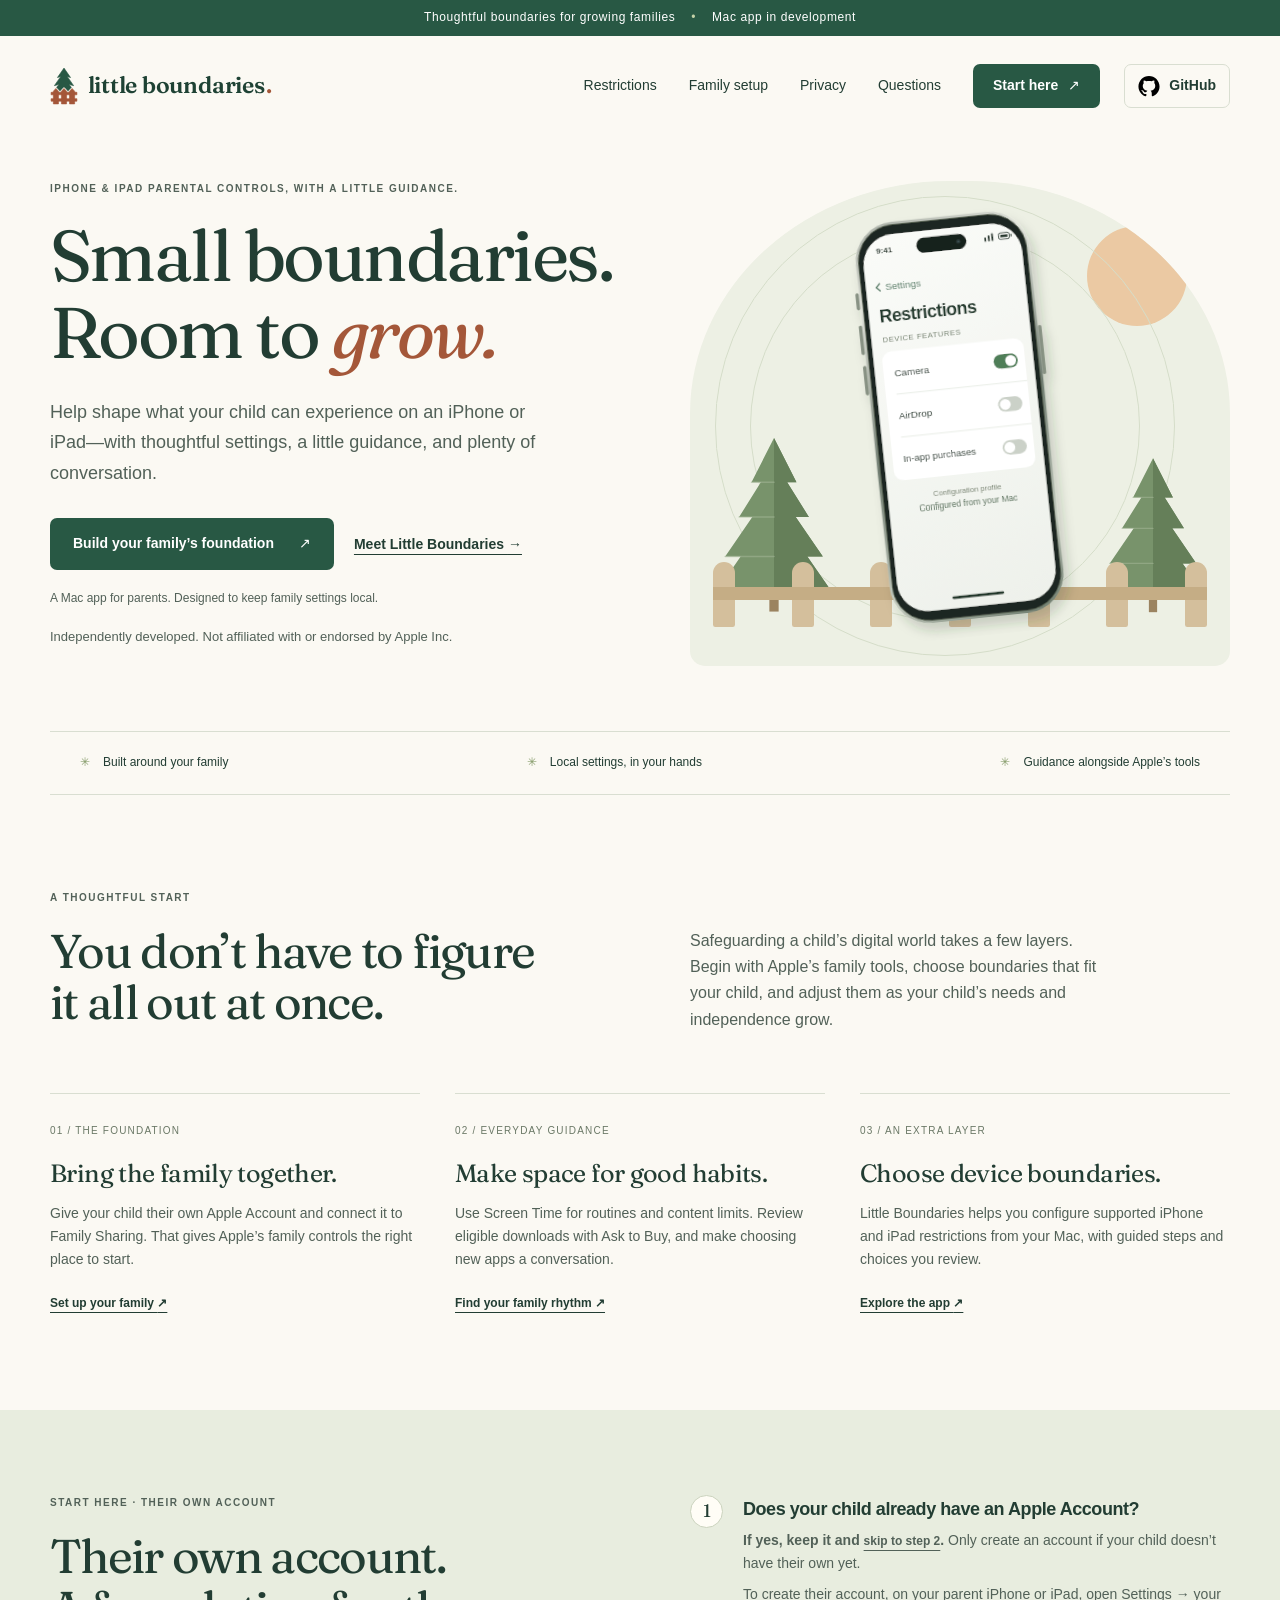
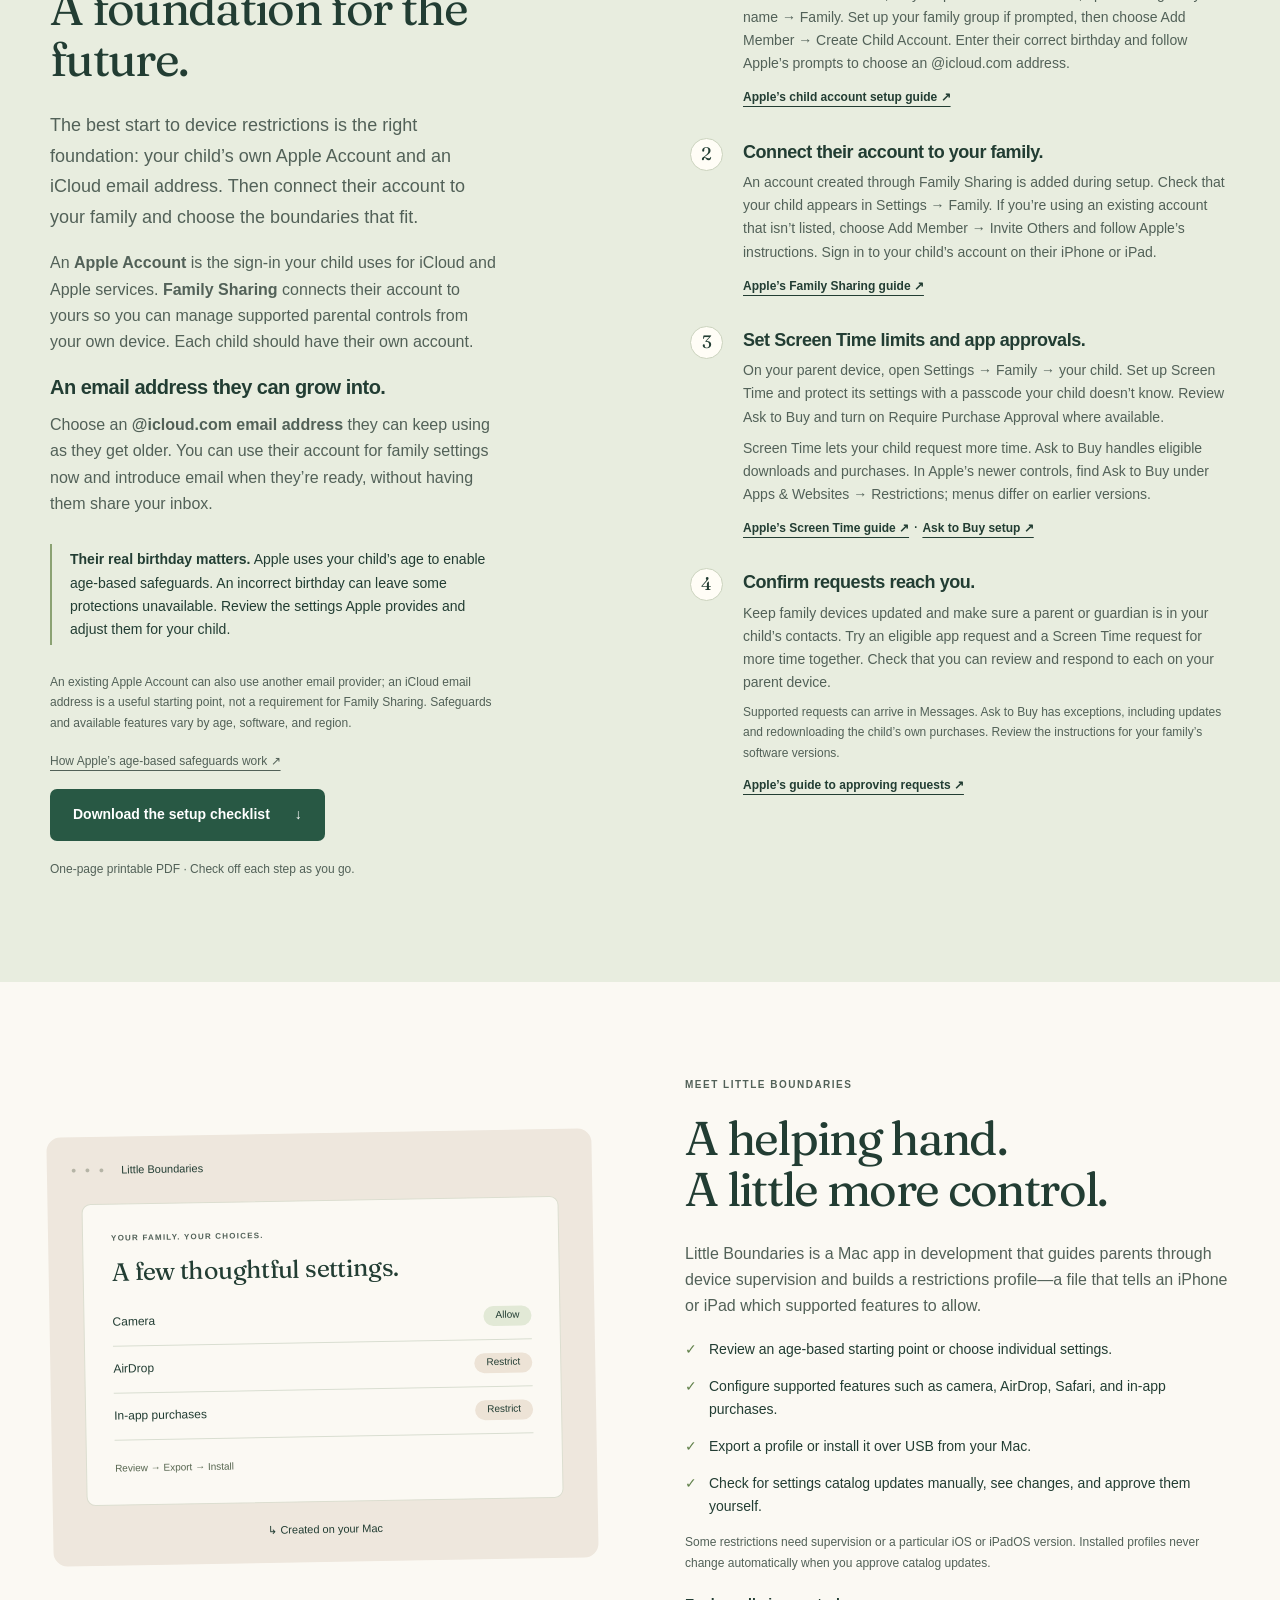
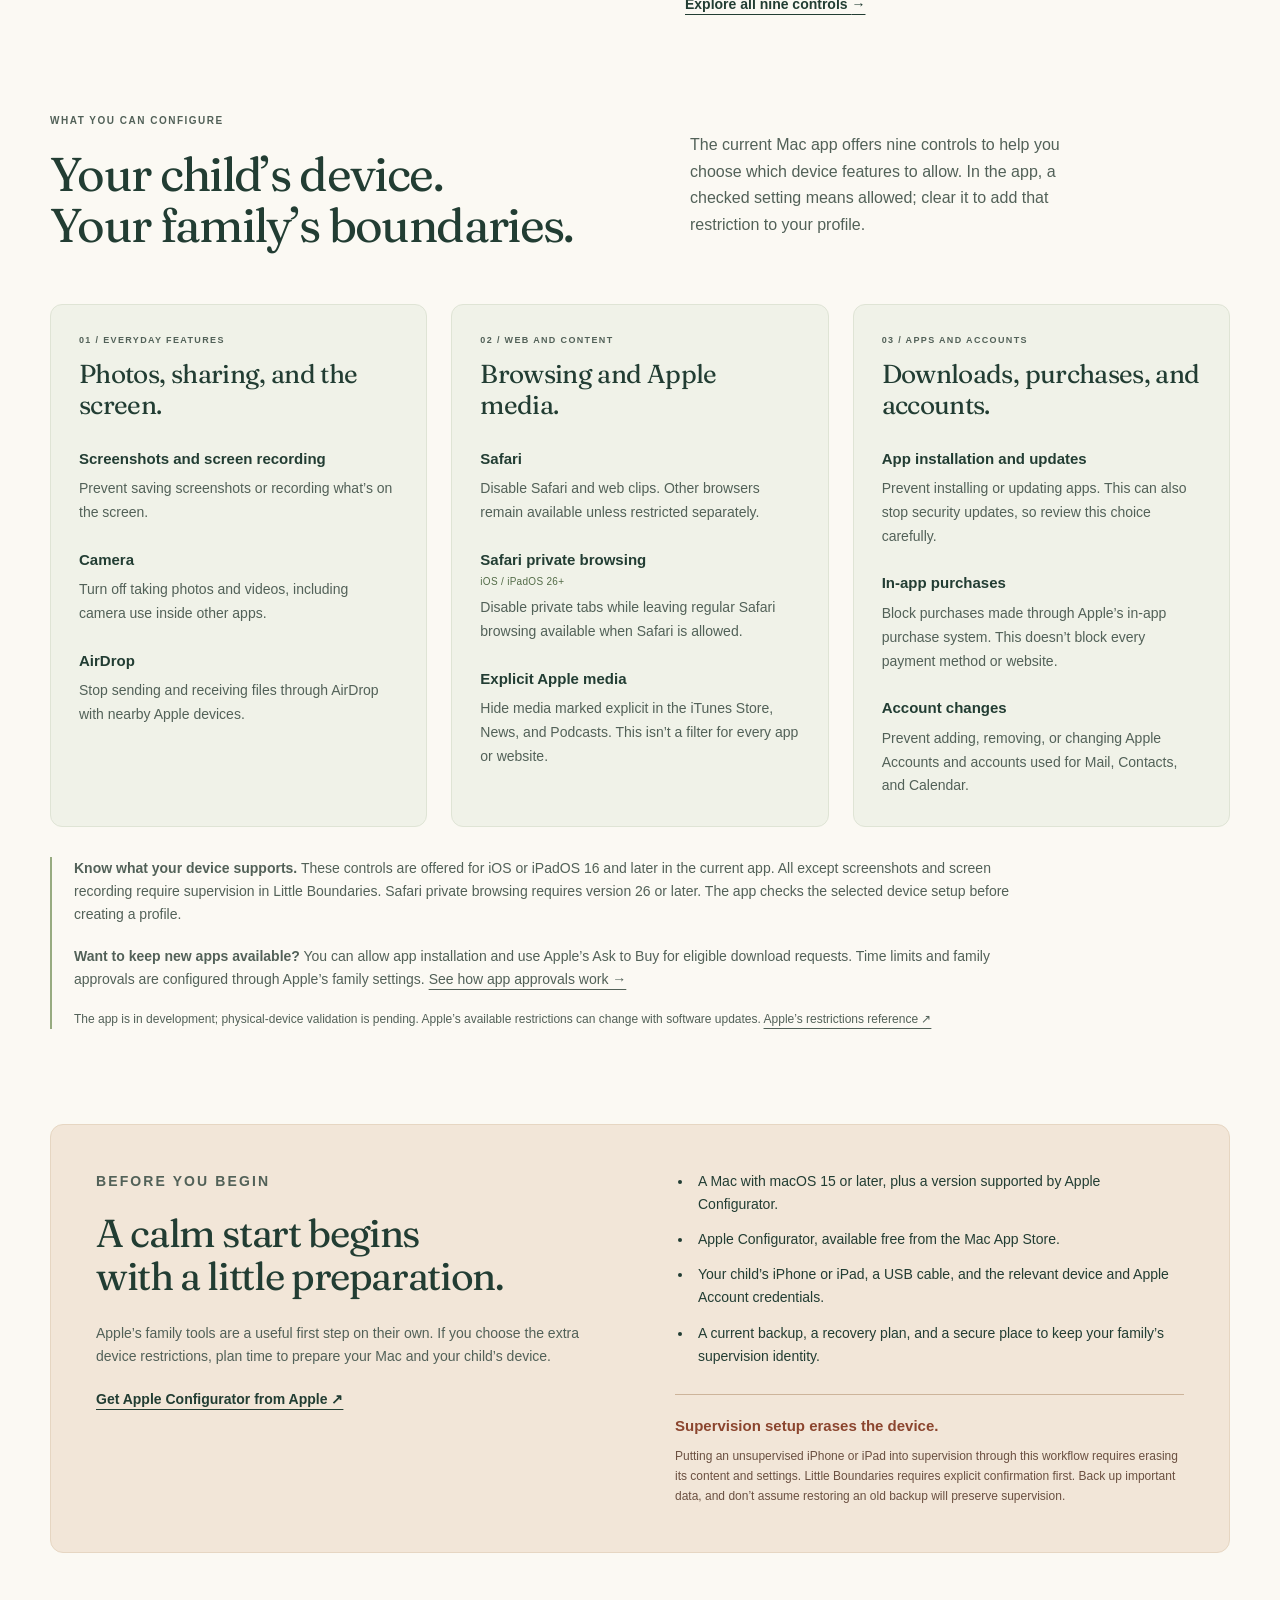
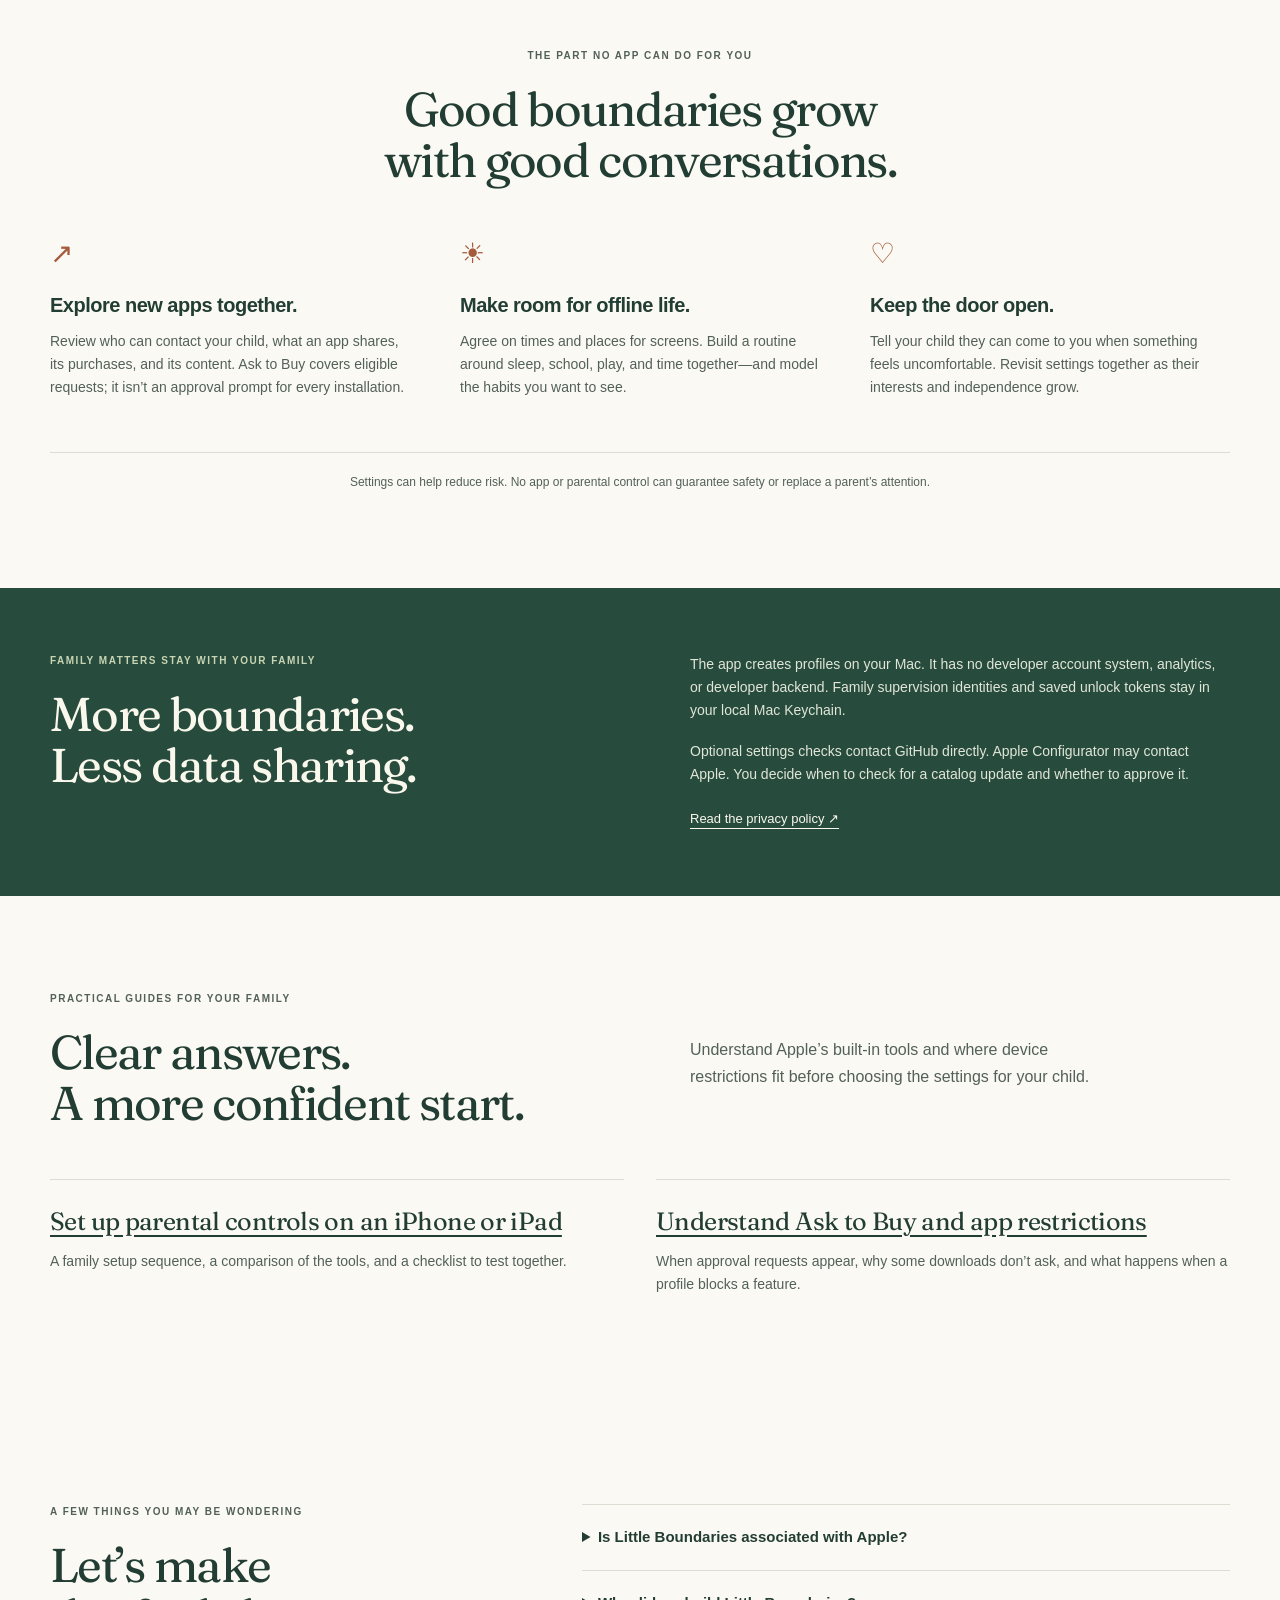
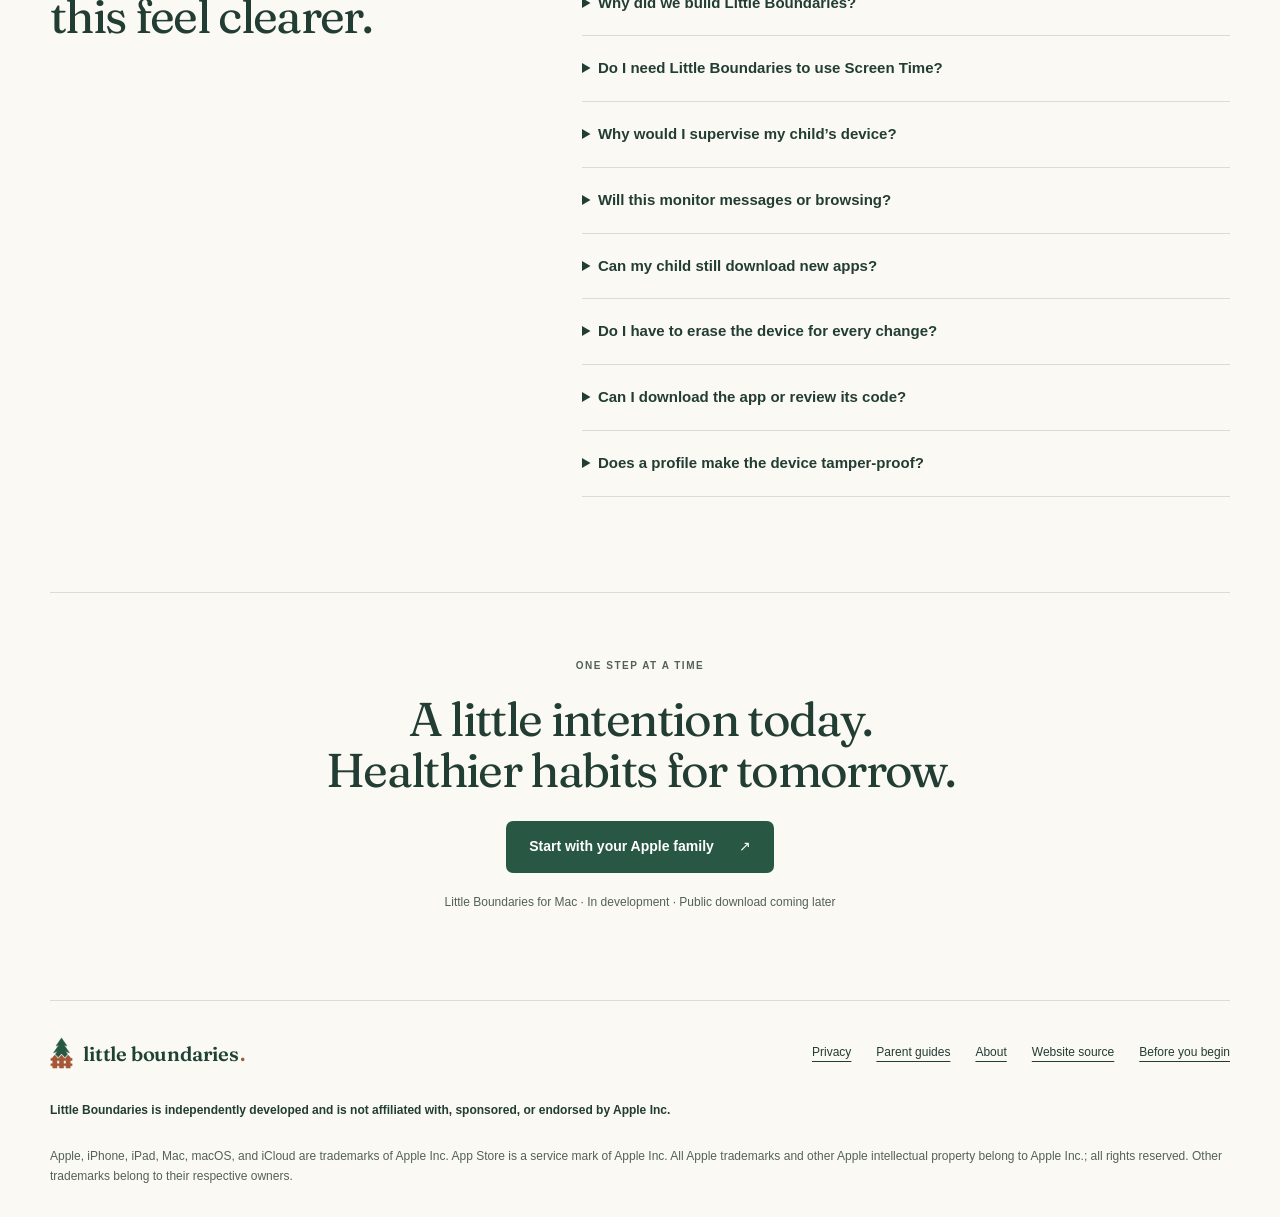
==== commit 7a8b319d: "Explain Developer ID signing and notarization alongside independent status" ====
--- a/index.html
+++ b/index.html
@@ -39,6 +39,6 @@
 <section id="start" class="start-section wrap"><div><p class="eyebrow">BEFORE YOU BEGIN</p><h2>A calm start begins<br>with a little preparation.</h2><p>Apple’s family tools are a useful first step on their own. If you choose the extra device restrictions, plan time to prepare your Mac and your child’s device.</p><a href="https://apps.apple.com/app/apple-configurator/id1037126344" class="text-link">Get Apple Configurator from Apple ↗</a></div><div><ul class="requirements"><li>A Mac with macOS 15 or later, plus a version supported by Apple Configurator.</li><li>Apple Configurator, available free from the Mac App Store.</li><li>Your child’s iPhone or iPad, a USB cable, and the relevant device and Apple Account credentials.</li><li>A current backup, a recovery plan, and a secure place to keep your family’s supervision identity.</li></ul><div class="erase-warning"><strong>Supervision setup erases the device.</strong><p>Putting an unsupervised iPhone or iPad into supervision through this workflow requires erasing its content and settings. Little Boundaries requires explicit confirmation first. Back up important data, and don’t assume restoring an old backup will preserve supervision.</p></div></div></section>
 <section id="habits" class="section wrap"><div class="habits-heading"><p class="eyebrow">THE PART NO APP CAN DO FOR YOU</p><h2>Good boundaries grow<br>with good conversations.</h2></div><div class="habits"><article><span aria-hidden="true">↗</span><h3>Explore new apps together.</h3><p>Review who can contact your child, what an app shares, its purchases, and its content. Ask to Buy covers eligible requests; it isn’t an approval prompt for every installation.</p></article><article><span aria-hidden="true">☀</span><h3>Make room for offline life.</h3><p>Agree on times and places for screens. Build a routine around sleep, school, play, and time together—and model the habits you want to see.</p></article><article><span aria-hidden="true">♡</span><h3>Keep the door open.</h3><p>Tell your child they can come to you when something feels uncomfortable. Revisit settings together as their interests and independence grow.</p></article></div><p class="reassurance">Settings can help reduce risk. No app or parental control can guarantee safety or replace a parent’s attention.</p></section>
 <section class="privacy-band"><div class="wrap"><div><p class="eyebrow">FAMILY MATTERS STAY WITH YOUR FAMILY</p><h2>More boundaries.<br>Less data sharing.</h2></div><div><p>The app creates profiles on your Mac. It has no developer account system, analytics, or developer backend. Family supervision identities and saved unlock tokens stay in your local Mac Keychain.</p><p>Optional settings checks contact GitHub directly. Apple Configurator may contact Apple. You decide when to check for a catalog update and whether to approve it.</p><a href="privacy.htm">Read the privacy policy <span aria-hidden="true">↗</span></a></div></div></section>
-<section id="guides" class="section wrap"><div class="section-heading"><div><p class="eyebrow">PRACTICAL GUIDES FOR YOUR FAMILY</p><h2>Clear answers.<br>A more confident start.</h2></div><p>Understand Apple’s built-in tools and where device restrictions fit before choosing the settings for your child.</p></div><div class="guide-cards"><article><h3><a href="iphone-ipad-parental-controls.htm">Set up parental controls on an iPhone or iPad</a></h3><p>A family setup sequence, a comparison of the tools, and a checklist to test together.</p></article><article><h3><a href="ask-to-buy-app-restrictions.htm">Understand Ask to Buy and app restrictions</a></h3><p>When approval requests appear, why some downloads don’t ask, and what happens when a profile blocks a feature.</p></article></div></section><section id="questions" class="section wrap faq-section"><div><p class="eyebrow">A FEW THINGS YOU MAY BE WONDERING</p><h2>Let’s make<br>this feel clearer.</h2></div><div class="faq"><details><summary>Is Little Boundaries associated with Apple?</summary><p>No. Little Boundaries is an independent app and project. It is not affiliated with, endorsed, sponsored, or approved by Apple Inc. Apple does not develop or provide support for Little Boundaries. References to Apple products and services explain compatibility and the tools parents can use.</p></details><details><summary>Why did we build Little Boundaries?</summary><p>Apple Configurator is a powerful tool for setting up and managing devices. But navigating a tool built around IT administration can feel cumbersome when you’re a parent trying to decide what’s right for your child.</p><p>We built Little Boundaries to put a parent-friendly layer around the tools Apple already provides. It brings relevant device restrictions into one guided experience, explains the choices in everyday language, and helps you understand which controls you can add and what they do.</p><p>Apple Configurator still performs the underlying device work. Our goal is to make those capabilities easier to understand and use, so parents can make informed choices for their family, whatever their level of technical experience.</p></details><details><summary>Do I need Little Boundaries to use Screen Time?</summary><p>No. Screen Time is built into Apple devices. Little Boundaries gives parents a simpler, guided way to set up additional device restrictions using Apple Configurator, a technical tool often used by IT professionals. You choose supported settings through a parent-friendly interface on your Mac, with guidance through preparation and installation. Those restrictions work alongside the Screen Time settings you manage through Apple.</p></details><details><summary>Why would I supervise my child’s device?</summary><p>Supervision enables an extra layer of Apple device restrictions, giving you more choices for the boundaries you want to put in place. Little Boundaries guides you through that setup so you can choose supported controls that fit your child’s age, needs, and your family’s situation.</p><p>As your child grows, you can review those choices, relax individual restrictions, and install an updated profile to allow more freedom. You decide which controls to use and when to change them. Family Sharing and Screen Time work without supervision; supervision is for the additional device controls.</p><p>Preparing an unsupervised device for supervision erases it. Little Boundaries requires explicit confirmation before that step.</p></details><details><summary>Will this monitor messages or browsing?</summary><p>Little Boundaries does not provide remote monitoring, read messages, or send browsing activity to us. Apple’s own Screen Time features provide the activity information and family controls available for your setup.</p></details><details><summary>Can my child still download new apps?</summary><p>If you allow app installation, Apple’s Ask to Buy can require approval for eligible downloads and purchases. There are exceptions, including certain redownloads and updates. If a restrictions profile blocks a feature or app, an Ask to Buy approval does not override that restriction.</p></details><details><summary>Do I have to erase the device for every change?</summary><p>No. Initial supervision of an unsupervised device in this workflow requires erasure. Later restriction changes require reviewing and installing an updated profile, not repeating that initial setup. Replacing a profile may require manually removing the old one first.</p></details><details><summary>Can I download the app or review its code?</summary><p>The app is still in development. A public, signed and notarized Mac download is not available yet. We plan to publish the code for parents and researchers to inspect; the repository is currently private.</p></details><details><summary>Does a profile make the device tamper-proof?</summary><p>No. Available restrictions and removal protections depend on the device, software, and installation method. Supervision and a profile-removal password are not a guarantee against all changes or a device erase. Keep backups and test the actual settings on your child’s device.</p></details></div></section>
+<section id="guides" class="section wrap"><div class="section-heading"><div><p class="eyebrow">PRACTICAL GUIDES FOR YOUR FAMILY</p><h2>Clear answers.<br>A more confident start.</h2></div><p>Understand Apple’s built-in tools and where device restrictions fit before choosing the settings for your child.</p></div><div class="guide-cards"><article><h3><a href="iphone-ipad-parental-controls.htm">Set up parental controls on an iPhone or iPad</a></h3><p>A family setup sequence, a comparison of the tools, and a checklist to test together.</p></article><article><h3><a href="ask-to-buy-app-restrictions.htm">Understand Ask to Buy and app restrictions</a></h3><p>When approval requests appear, why some downloads don’t ask, and what happens when a profile blocks a feature.</p></article></div></section><section id="questions" class="section wrap faq-section"><div><p class="eyebrow">A FEW THINGS YOU MAY BE WONDERING</p><h2>Let’s make<br>this feel clearer.</h2></div><div class="faq"><details><summary>Is Little Boundaries associated with Apple?</summary><p>Little Boundaries is independently developed and supported. Our current Mac development builds are signed with an Apple-issued Developer ID certificate and have passed Apple’s notarization checks. These checks help macOS verify the developer and check the app for known malicious content.</p><p>Little Boundaries is not affiliated with, sponsored, or endorsed by Apple Inc. Signing and notarization are security checks, separate from App Store review or an endorsement of the app’s features. <a href="https://developer.apple.com/documentation/security/notarizing-macos-software-before-distribution">Learn about Apple’s notarization process ↗</a></p></details><details><summary>Why did we build Little Boundaries?</summary><p>Apple Configurator is a powerful tool for setting up and managing devices. But navigating a tool built around IT administration can feel cumbersome when you’re a parent trying to decide what’s right for your child.</p><p>We built Little Boundaries to put a parent-friendly layer around the tools Apple already provides. It brings relevant device restrictions into one guided experience, explains the choices in everyday language, and helps you understand which controls you can add and what they do.</p><p>Apple Configurator still performs the underlying device work. Our goal is to make those capabilities easier to understand and use, so parents can make informed choices for their family, whatever their level of technical experience.</p></details><details><summary>Do I need Little Boundaries to use Screen Time?</summary><p>No. Screen Time is built into Apple devices. Little Boundaries gives parents a simpler, guided way to set up additional device restrictions using Apple Configurator, a technical tool often used by IT professionals. You choose supported settings through a parent-friendly interface on your Mac, with guidance through preparation and installation. Those restrictions work alongside the Screen Time settings you manage through Apple.</p></details><details><summary>Why would I supervise my child’s device?</summary><p>Supervision enables an extra layer of Apple device restrictions, giving you more choices for the boundaries you want to put in place. Little Boundaries guides you through that setup so you can choose supported controls that fit your child’s age, needs, and your family’s situation.</p><p>As your child grows, you can review those choices, relax individual restrictions, and install an updated profile to allow more freedom. You decide which controls to use and when to change them. Family Sharing and Screen Time work without supervision; supervision is for the additional device controls.</p><p>Preparing an unsupervised device for supervision erases it. Little Boundaries requires explicit confirmation before that step.</p></details><details><summary>Will this monitor messages or browsing?</summary><p>Little Boundaries does not provide remote monitoring, read messages, or send browsing activity to us. Apple’s own Screen Time features provide the activity information and family controls available for your setup.</p></details><details><summary>Can my child still download new apps?</summary><p>If you allow app installation, Apple’s Ask to Buy can require approval for eligible downloads and purchases. There are exceptions, including certain redownloads and updates. If a restrictions profile blocks a feature or app, an Ask to Buy approval does not override that restriction.</p></details><details><summary>Do I have to erase the device for every change?</summary><p>No. Initial supervision of an unsupervised device in this workflow requires erasure. Later restriction changes require reviewing and installing an updated profile, not repeating that initial setup. Replacing a profile may require manually removing the old one first.</p></details><details><summary>Can I download the app or review its code?</summary><p>The app is still in development. Current development builds are Developer ID signed and notarized; a public Mac download is not available yet. We plan to publish the code for parents and researchers to inspect; the repository is currently private.</p></details><details><summary>Does a profile make the device tamper-proof?</summary><p>No. Available restrictions and removal protections depend on the device, software, and installation method. Supervision and a profile-removal password are not a guarantee against all changes or a device erase. Keep backups and test the actual settings on your child’s device.</p></details></div></section>
 <section class="closing wrap"><p class="eyebrow">ONE STEP AT A TIME</p><h2>A little intention today.<br>Healthier habits for tomorrow.</h2><a class="button" href="#family">Start with your Apple family <span aria-hidden="true">↗</span></a><p>Little Boundaries for Mac · In development · Public download coming later</p></section></main>
-<footer class="wrap"><a class="brand" href="/" aria-label="Little Boundaries home"><img class="brand-mark" src="/brand-mark.svg" width="28" height="38" alt="" aria-hidden="true"> little boundaries<span class="brand-dot">.</span></a><div><a href="privacy.htm">Privacy</a><a href="iphone-ipad-parental-controls.htm">Parent guides</a><a href="about.htm">About</a><a href="https://github.com/little-boundaries/littleboundaries.app">Website source</a><a href="#start">Before you begin</a></div><p class="apple-notice">Little Boundaries is an independent app and project. It is not affiliated with, endorsed, sponsored, or approved by Apple Inc.</p><p class="trademark-notice">Apple, iPhone, iPad, Mac, macOS, and iCloud are trademarks of Apple Inc. App Store is a service mark of Apple Inc. All Apple trademarks and other Apple intellectual property belong to Apple Inc.; all rights reserved. Other trademarks belong to their respective owners.</p></footer></body></html>
+<footer class="wrap"><a class="brand" href="/" aria-label="Little Boundaries home"><img class="brand-mark" src="/brand-mark.svg" width="28" height="38" alt="" aria-hidden="true"> little boundaries<span class="brand-dot">.</span></a><div><a href="privacy.htm">Privacy</a><a href="iphone-ipad-parental-controls.htm">Parent guides</a><a href="about.htm">About</a><a href="https://github.com/little-boundaries/littleboundaries.app">Website source</a><a href="#start">Before you begin</a></div><p class="apple-notice">Little Boundaries is independently developed and is not affiliated with, sponsored, or endorsed by Apple Inc.</p><p class="trademark-notice">Apple, iPhone, iPad, Mac, macOS, and iCloud are trademarks of Apple Inc. App Store is a service mark of Apple Inc. All Apple trademarks and other Apple intellectual property belong to Apple Inc.; all rights reserved. Other trademarks belong to their respective owners.</p></footer></body></html>
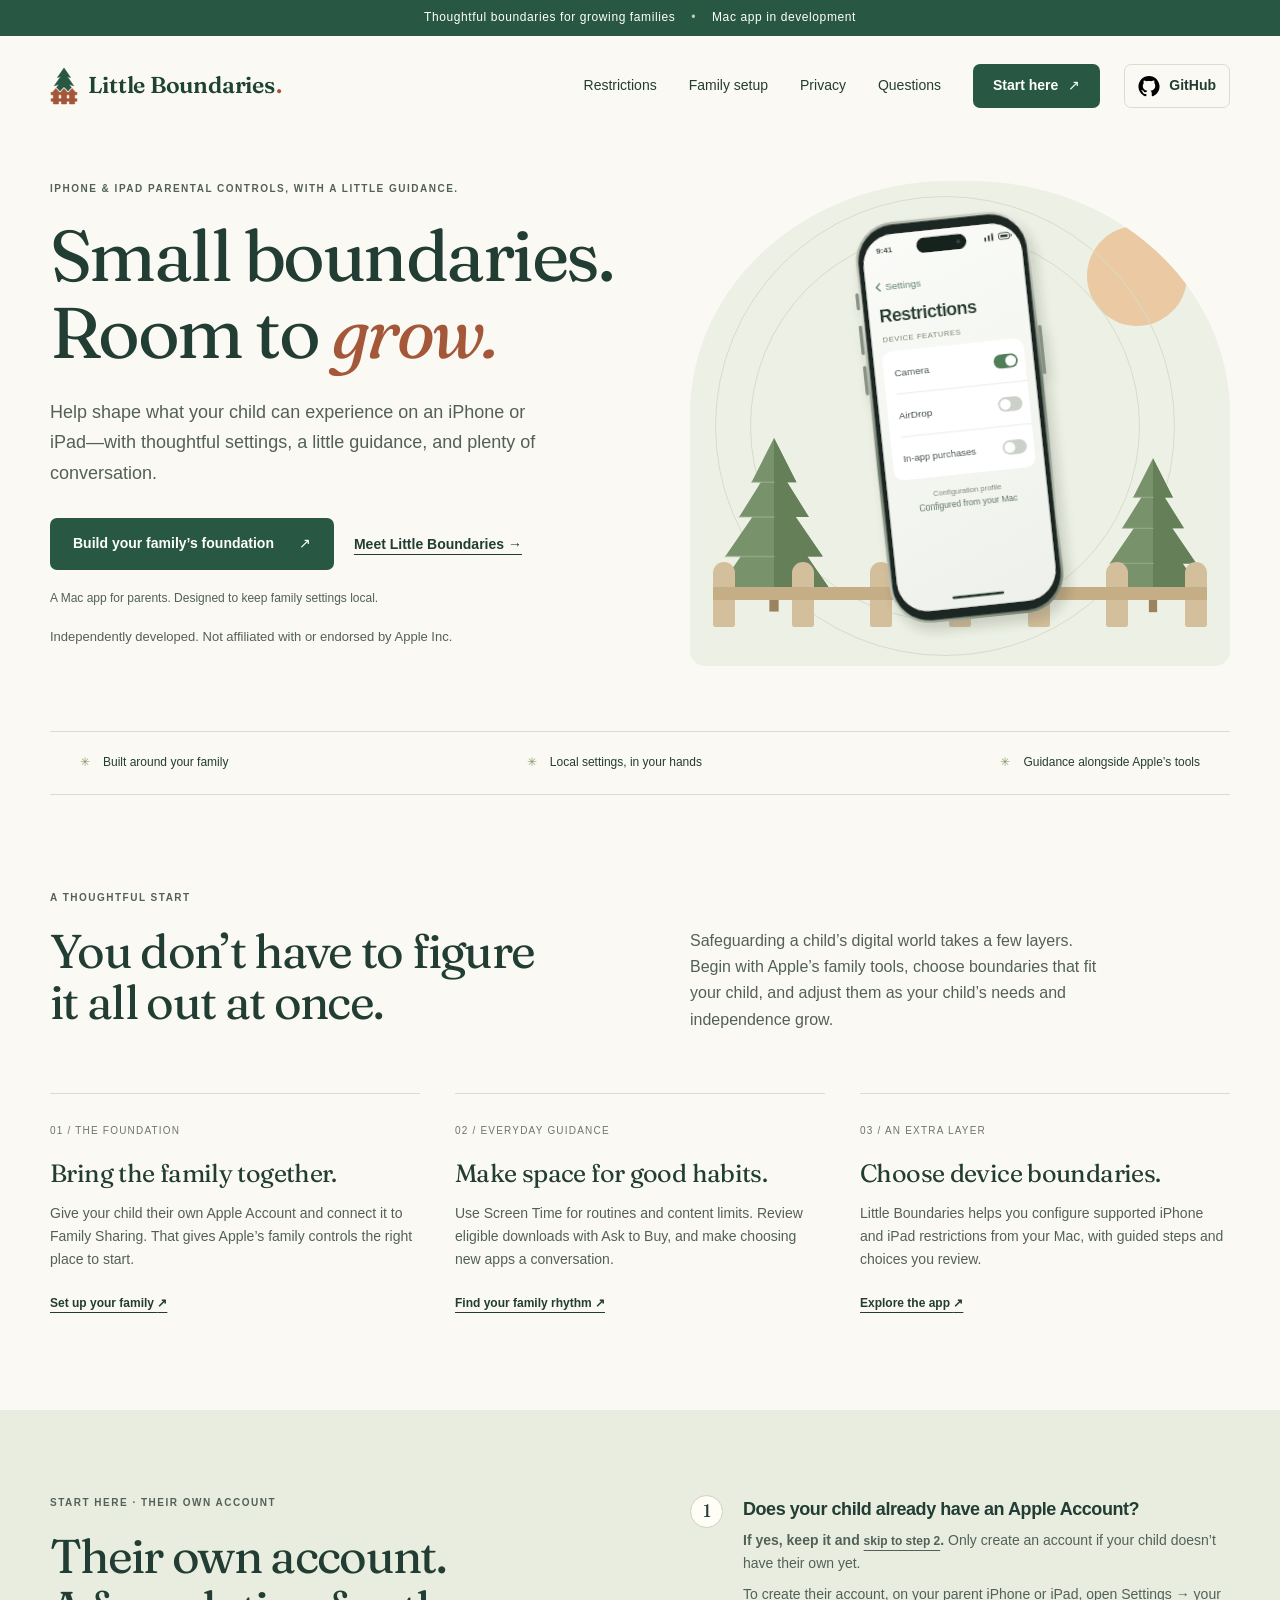
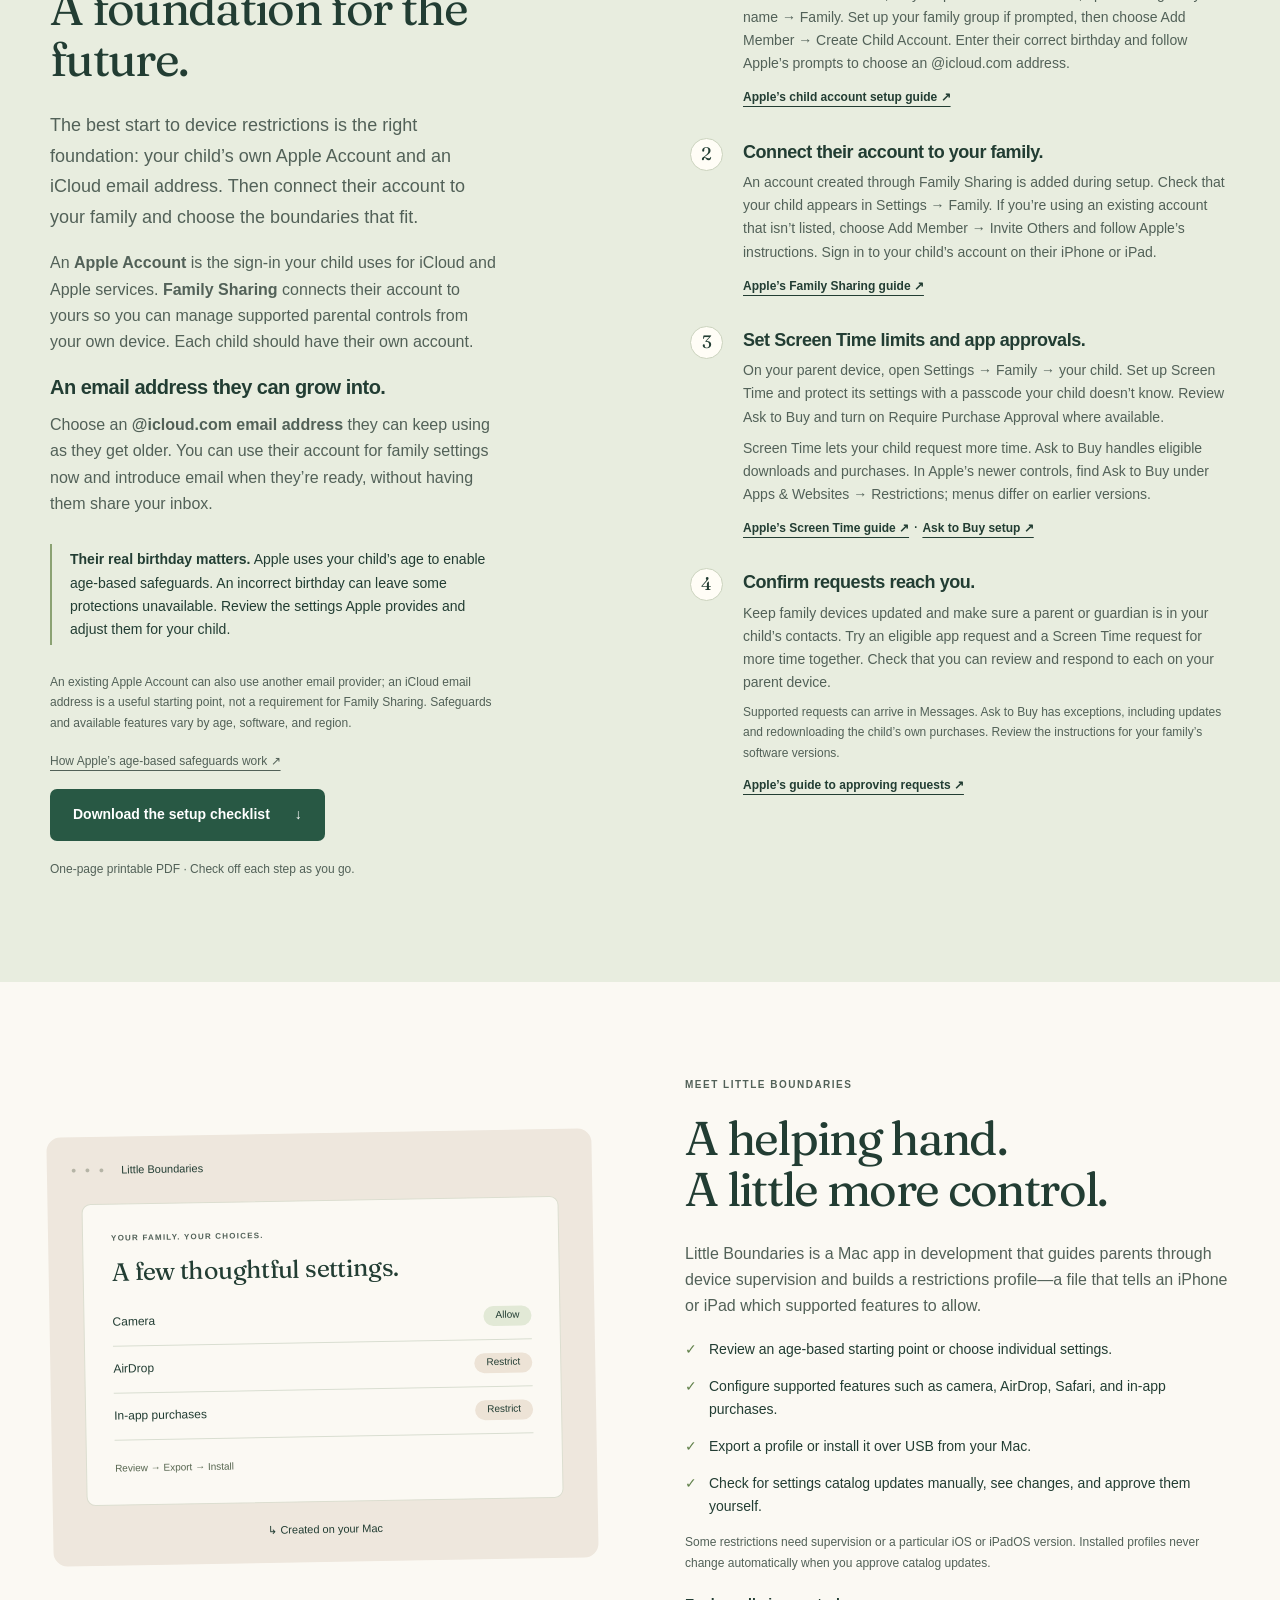
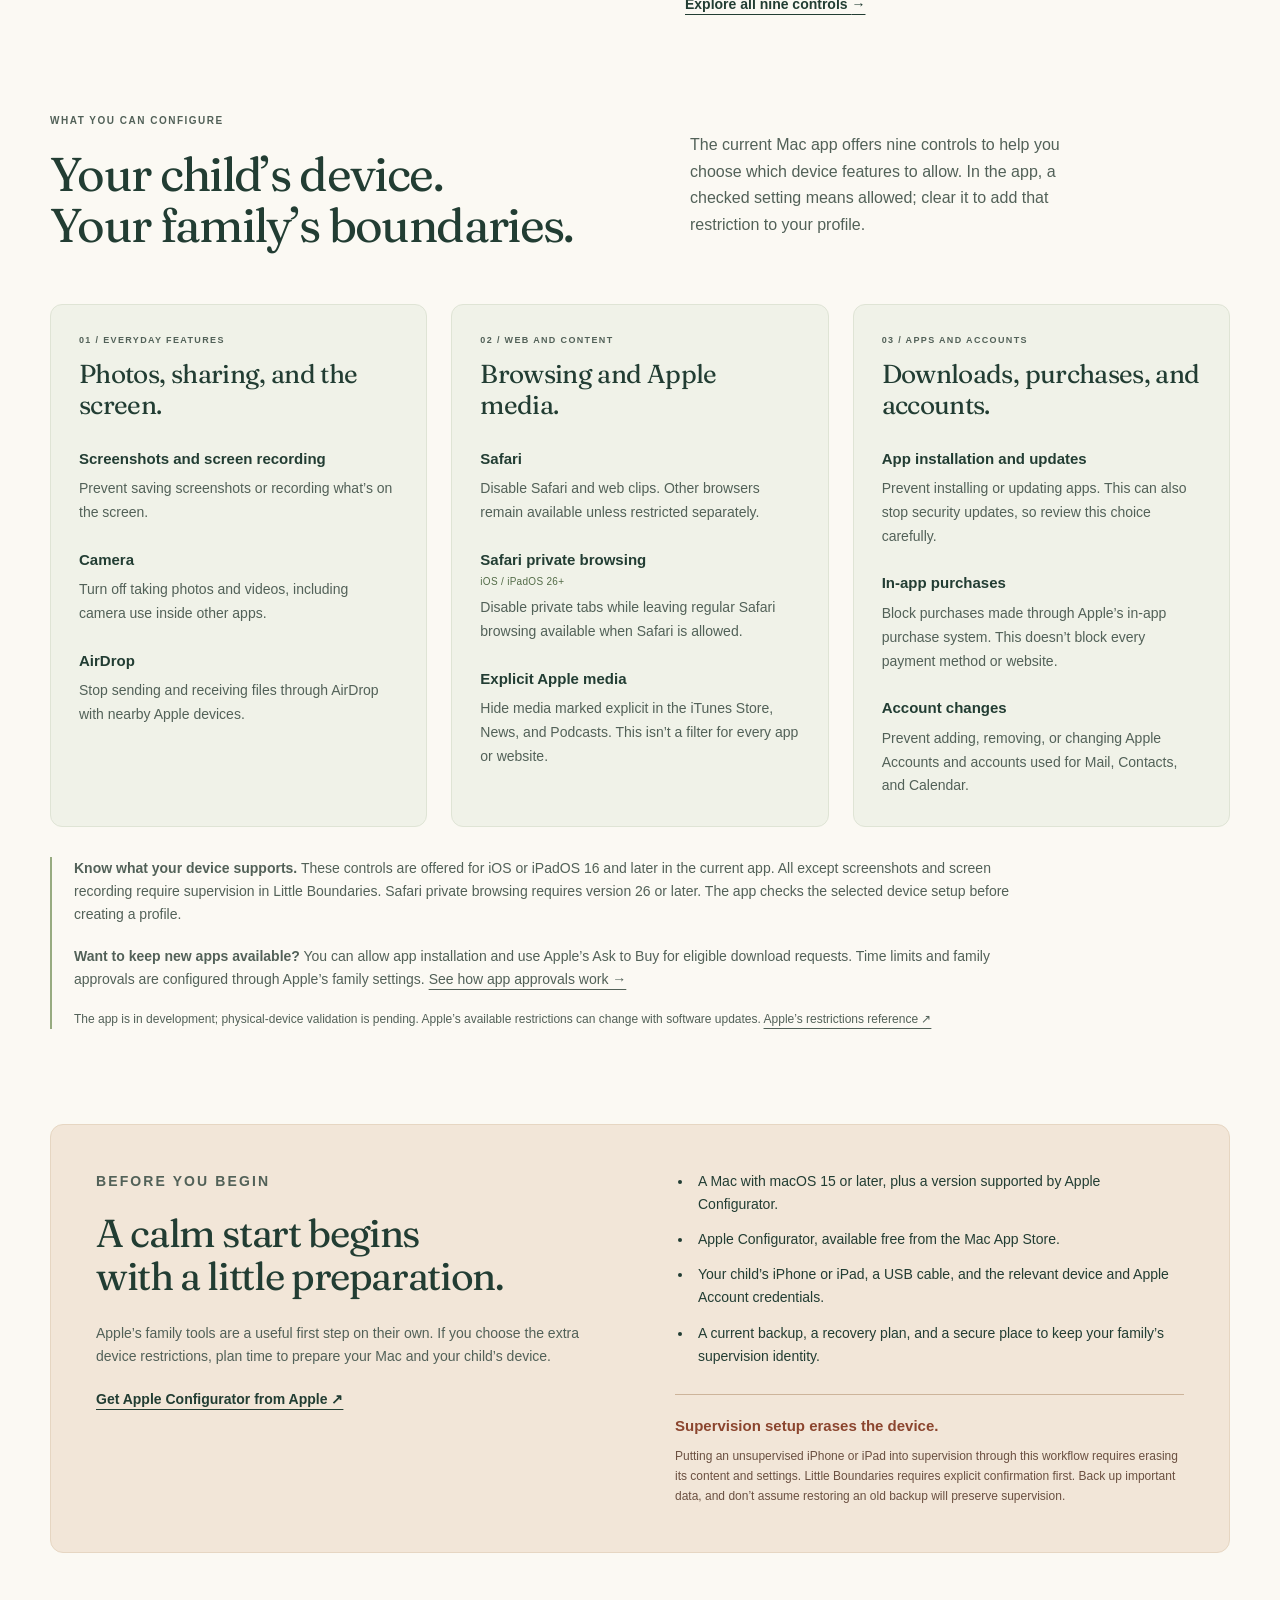
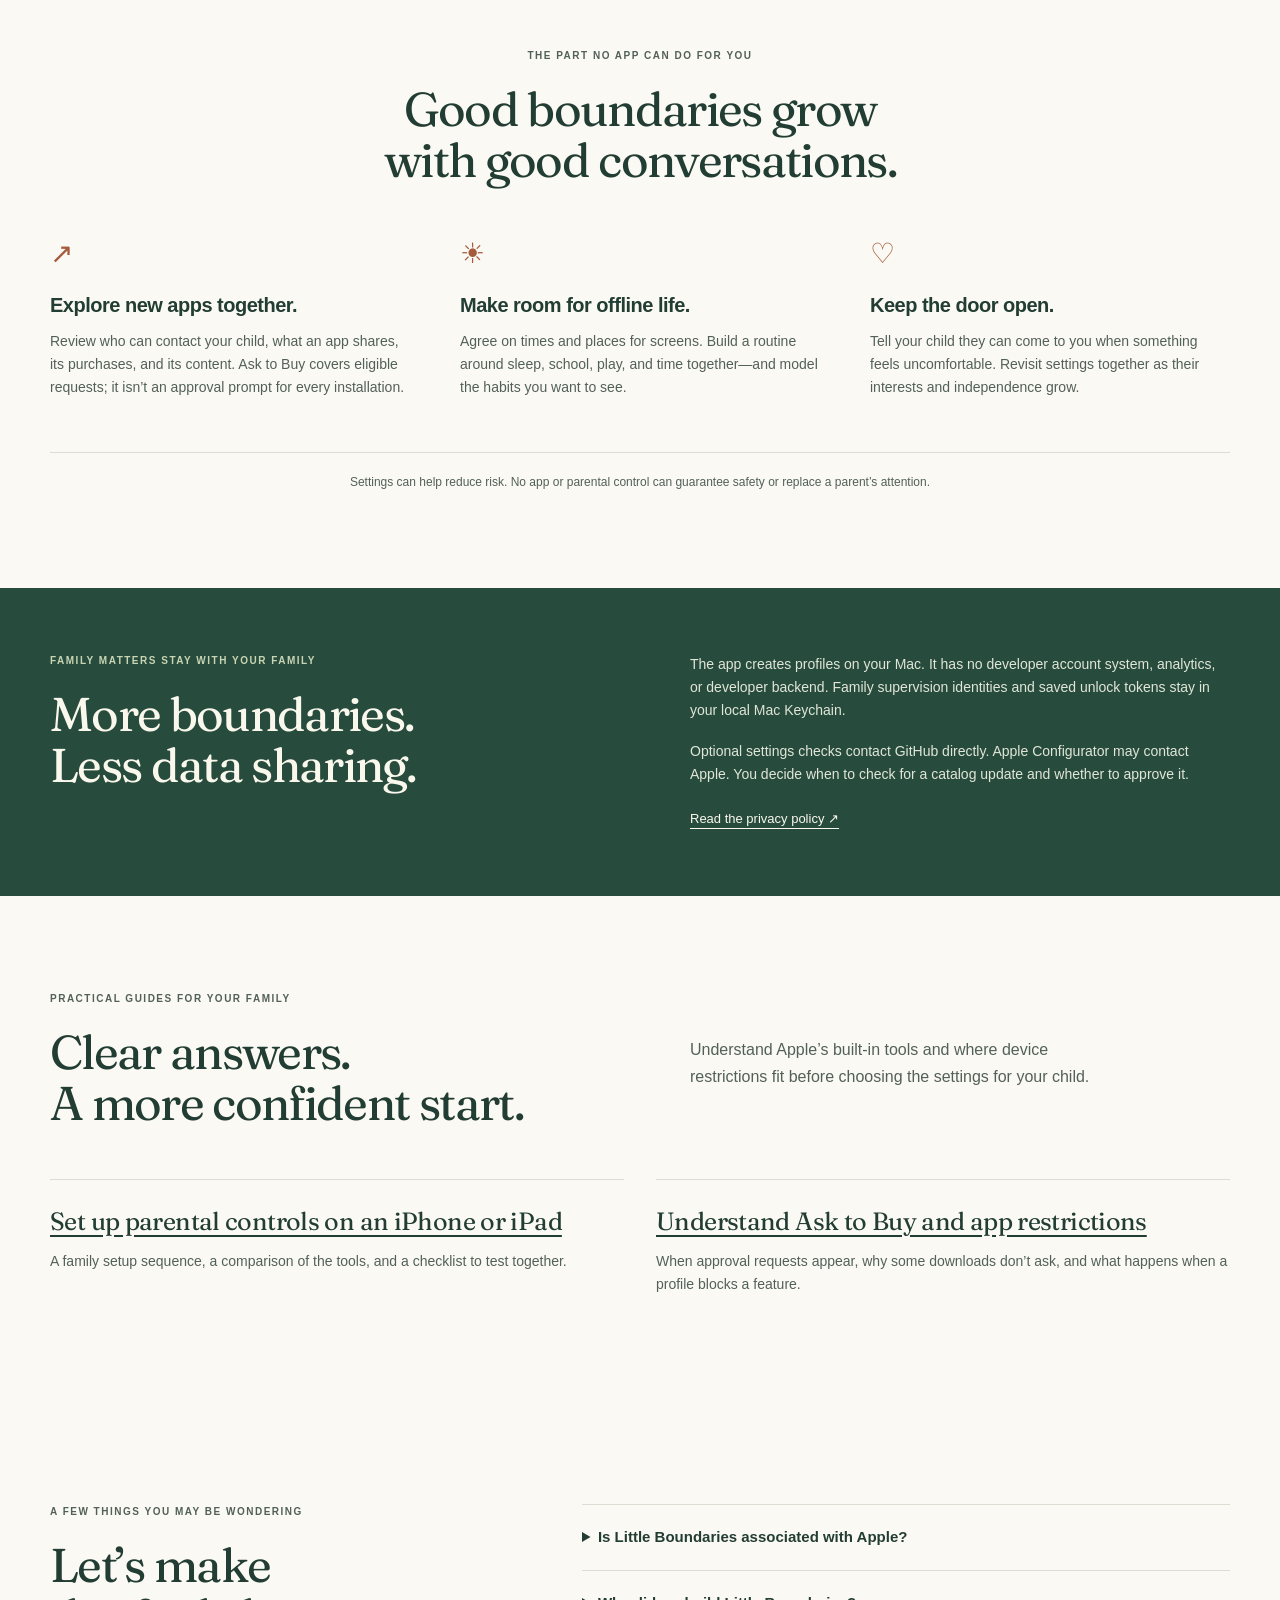
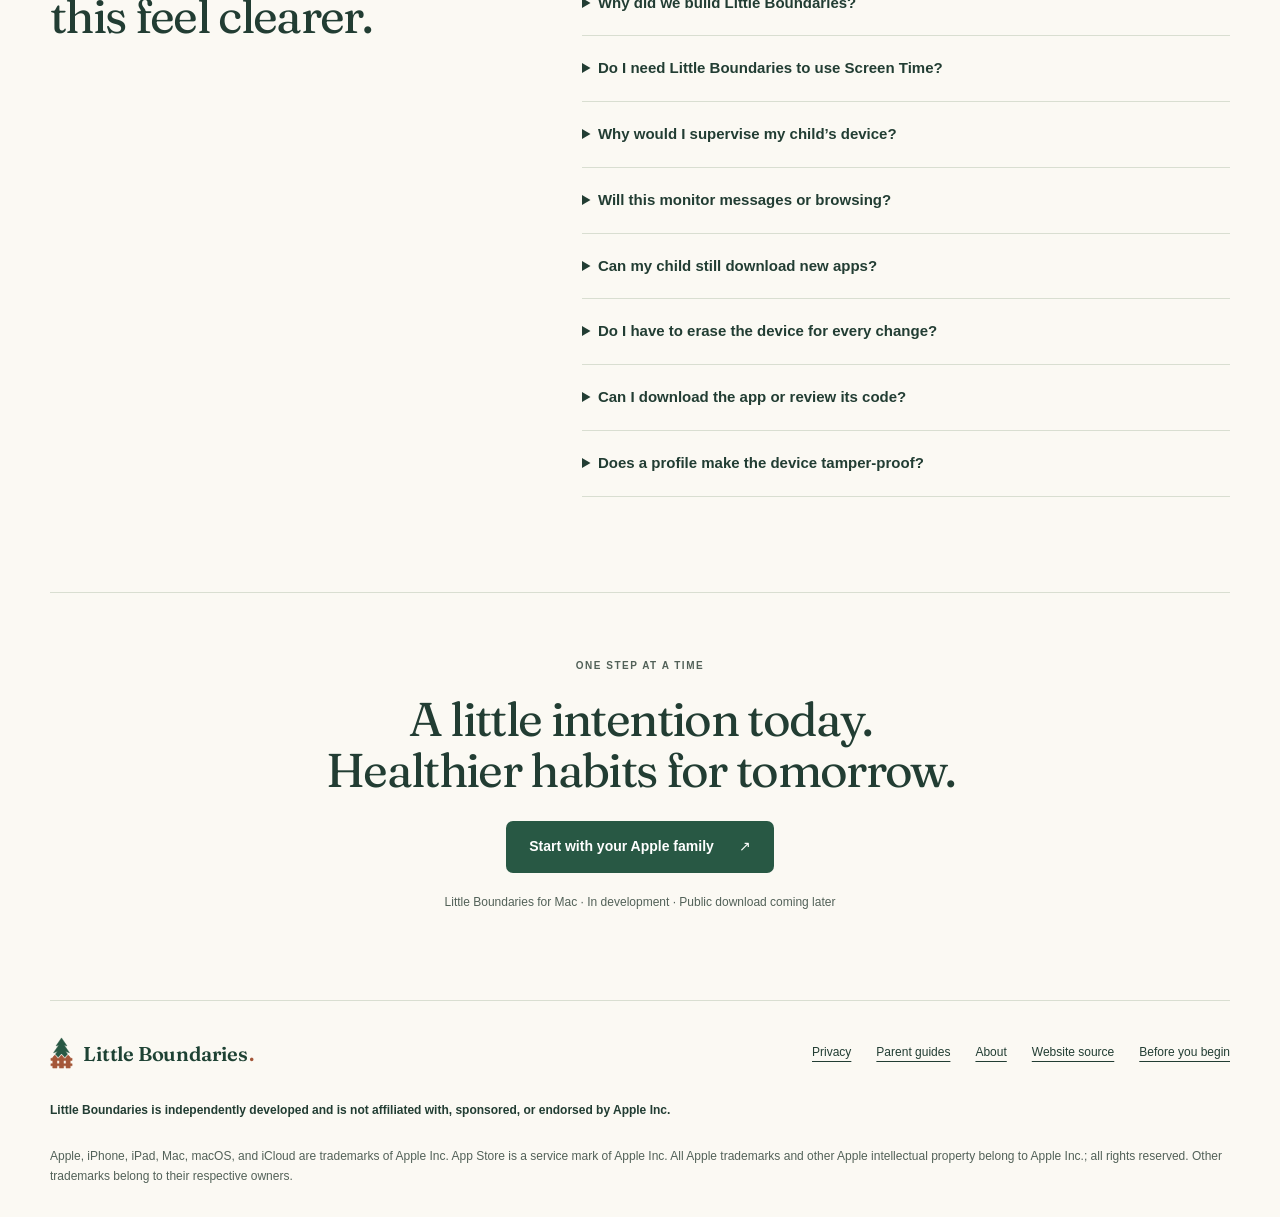
==== commit d42db308: "Match Little Boundaries naming and disclose encrypted draft copies" ====
--- a/index.html
+++ b/index.html
@@ -28,7 +28,7 @@
 <!-- SEO:END -->
 </head>
 <body><a class="skip" href="#main">Skip to content</a><div class="draft">Thoughtful boundaries for growing families <span>•</span> Mac app in development</div>
-<header class="wrap"><a class="brand" href="/" aria-label="Little Boundaries home"><img class="brand-mark" src="/brand-mark.svg" width="28" height="38" alt="" aria-hidden="true"> little boundaries<span class="brand-dot">.</span></a><nav aria-label="Main navigation"><a href="#restrictions">Restrictions</a><a href="#family">Family setup</a><a href="privacy.htm">Privacy</a><a href="#questions">Questions</a><a class="button small" href="#start">Start here <span aria-hidden="true">↗</span></a></nav><a class="github-link" href="https://github.com/little-boundaries/littleboundaries.app" aria-label="View website source on GitHub"><img src="github-mark.svg" width="22" height="22" alt="" aria-hidden="true"><span class="github-label">GitHub</span></a></header>
+<header class="wrap"><a class="brand" href="/" aria-label="Little Boundaries home"><img class="brand-mark" src="/brand-mark.svg" width="28" height="38" alt="" aria-hidden="true"> Little Boundaries<span class="brand-dot">.</span></a><nav aria-label="Main navigation"><a href="#restrictions">Restrictions</a><a href="#family">Family setup</a><a href="privacy.htm">Privacy</a><a href="#questions">Questions</a><a class="button small" href="#start">Start here <span aria-hidden="true">↗</span></a></nav><a class="github-link" href="https://github.com/little-boundaries/littleboundaries.app" aria-label="View website source on GitHub"><img src="github-mark.svg" width="22" height="22" alt="" aria-hidden="true"><span class="github-label">GitHub</span></a></header>
 <main id="main"><section class="hero wrap"><div class="hero-copy"><p class="eyebrow">IPHONE &amp; IPAD PARENTAL CONTROLS, WITH A LITTLE GUIDANCE.</p><h1>Small boundaries.<br>Room to <em>grow.</em></h1><p class="lead">Help shape what your child can experience on an iPhone or iPad—with thoughtful settings, a little guidance, and plenty of conversation.</p><div class="actions"><a class="button" href="#family">Build your family’s foundation <span aria-hidden="true">↗</span></a><a class="text-link" href="#app">Meet Little Boundaries <span aria-hidden="true">→</span></a></div><p class="fine hero-note">A Mac app for parents. Designed to keep family settings local.</p><p class="independence-note">Independently developed. Not affiliated with or endorsed by Apple Inc.</p></div>
 <div class="garden" role="img" aria-label="A phone framed by pine trees, showing camera allowed, AirDrop off, and in-app purchases off. Restrictions are configured from a Mac."><span class="sun"></span><span class="orbit orbit-one"></span><span class="orbit orbit-two"></span><img class="pine pine-left" src="pine-tree.svg" width="160" height="240" alt="" aria-hidden="true"><img class="pine pine-right" src="pine-tree.svg" width="160" height="240" alt="" aria-hidden="true"><img class="device-illustration" src="device-settings.svg?v=3" width="240" height="480" alt="" aria-hidden="true"><div class="fence"><i></i><i></i><i></i><i></i><i></i><i></i><i></i></div></div></section>
 <div class="promise wrap"><span>Built around your family</span><span>Local settings, in your hands</span><span>Guidance alongside Apple’s tools</span></div>
@@ -39,6 +39,6 @@
 <section id="start" class="start-section wrap"><div><p class="eyebrow">BEFORE YOU BEGIN</p><h2>A calm start begins<br>with a little preparation.</h2><p>Apple’s family tools are a useful first step on their own. If you choose the extra device restrictions, plan time to prepare your Mac and your child’s device.</p><a href="https://apps.apple.com/app/apple-configurator/id1037126344" class="text-link">Get Apple Configurator from Apple ↗</a></div><div><ul class="requirements"><li>A Mac with macOS 15 or later, plus a version supported by Apple Configurator.</li><li>Apple Configurator, available free from the Mac App Store.</li><li>Your child’s iPhone or iPad, a USB cable, and the relevant device and Apple Account credentials.</li><li>A current backup, a recovery plan, and a secure place to keep your family’s supervision identity.</li></ul><div class="erase-warning"><strong>Supervision setup erases the device.</strong><p>Putting an unsupervised iPhone or iPad into supervision through this workflow requires erasing its content and settings. Little Boundaries requires explicit confirmation first. Back up important data, and don’t assume restoring an old backup will preserve supervision.</p></div></div></section>
 <section id="habits" class="section wrap"><div class="habits-heading"><p class="eyebrow">THE PART NO APP CAN DO FOR YOU</p><h2>Good boundaries grow<br>with good conversations.</h2></div><div class="habits"><article><span aria-hidden="true">↗</span><h3>Explore new apps together.</h3><p>Review who can contact your child, what an app shares, its purchases, and its content. Ask to Buy covers eligible requests; it isn’t an approval prompt for every installation.</p></article><article><span aria-hidden="true">☀</span><h3>Make room for offline life.</h3><p>Agree on times and places for screens. Build a routine around sleep, school, play, and time together—and model the habits you want to see.</p></article><article><span aria-hidden="true">♡</span><h3>Keep the door open.</h3><p>Tell your child they can come to you when something feels uncomfortable. Revisit settings together as their interests and independence grow.</p></article></div><p class="reassurance">Settings can help reduce risk. No app or parental control can guarantee safety or replace a parent’s attention.</p></section>
 <section class="privacy-band"><div class="wrap"><div><p class="eyebrow">FAMILY MATTERS STAY WITH YOUR FAMILY</p><h2>More boundaries.<br>Less data sharing.</h2></div><div><p>The app creates profiles on your Mac. It has no developer account system, analytics, or developer backend. Family supervision identities and saved unlock tokens stay in your local Mac Keychain.</p><p>Optional settings checks contact GitHub directly. Apple Configurator may contact Apple. You decide when to check for a catalog update and whether to approve it.</p><a href="privacy.htm">Read the privacy policy <span aria-hidden="true">↗</span></a></div></div></section>
-<section id="guides" class="section wrap"><div class="section-heading"><div><p class="eyebrow">PRACTICAL GUIDES FOR YOUR FAMILY</p><h2>Clear answers.<br>A more confident start.</h2></div><p>Understand Apple’s built-in tools and where device restrictions fit before choosing the settings for your child.</p></div><div class="guide-cards"><article><h3><a href="iphone-ipad-parental-controls.htm">Set up parental controls on an iPhone or iPad</a></h3><p>A family setup sequence, a comparison of the tools, and a checklist to test together.</p></article><article><h3><a href="ask-to-buy-app-restrictions.htm">Understand Ask to Buy and app restrictions</a></h3><p>When approval requests appear, why some downloads don’t ask, and what happens when a profile blocks a feature.</p></article></div></section><section id="questions" class="section wrap faq-section"><div><p class="eyebrow">A FEW THINGS YOU MAY BE WONDERING</p><h2>Let’s make<br>this feel clearer.</h2></div><div class="faq"><details><summary>Is Little Boundaries associated with Apple?</summary><p>Little Boundaries is independently developed and supported. Our current Mac development builds are signed with an Apple-issued Developer ID certificate and have passed Apple’s notarization checks. These checks help macOS verify the developer and check the app for known malicious content.</p><p>Little Boundaries is not affiliated with, sponsored, or endorsed by Apple Inc. Signing and notarization are security checks, separate from App Store review or an endorsement of the app’s features. <a href="https://developer.apple.com/documentation/security/notarizing-macos-software-before-distribution">Learn about Apple’s notarization process ↗</a></p></details><details><summary>Why did we build Little Boundaries?</summary><p>Apple Configurator is a powerful tool for setting up and managing devices. But navigating a tool built around IT administration can feel cumbersome when you’re a parent trying to decide what’s right for your child.</p><p>We built Little Boundaries to put a parent-friendly layer around the tools Apple already provides. It brings relevant device restrictions into one guided experience, explains the choices in everyday language, and helps you understand which controls you can add and what they do.</p><p>Apple Configurator still performs the underlying device work. Our goal is to make those capabilities easier to understand and use, so parents can make informed choices for their family, whatever their level of technical experience.</p></details><details><summary>Do I need Little Boundaries to use Screen Time?</summary><p>No. Screen Time is built into Apple devices. Little Boundaries gives parents a simpler, guided way to set up additional device restrictions using Apple Configurator, a technical tool often used by IT professionals. You choose supported settings through a parent-friendly interface on your Mac, with guidance through preparation and installation. Those restrictions work alongside the Screen Time settings you manage through Apple.</p></details><details><summary>Why would I supervise my child’s device?</summary><p>Supervision enables an extra layer of Apple device restrictions, giving you more choices for the boundaries you want to put in place. Little Boundaries guides you through that setup so you can choose supported controls that fit your child’s age, needs, and your family’s situation.</p><p>As your child grows, you can review those choices, relax individual restrictions, and install an updated profile to allow more freedom. You decide which controls to use and when to change them. Family Sharing and Screen Time work without supervision; supervision is for the additional device controls.</p><p>Preparing an unsupervised device for supervision erases it. Little Boundaries requires explicit confirmation before that step.</p></details><details><summary>Will this monitor messages or browsing?</summary><p>Little Boundaries does not provide remote monitoring, read messages, or send browsing activity to us. Apple’s own Screen Time features provide the activity information and family controls available for your setup.</p></details><details><summary>Can my child still download new apps?</summary><p>If you allow app installation, Apple’s Ask to Buy can require approval for eligible downloads and purchases. There are exceptions, including certain redownloads and updates. If a restrictions profile blocks a feature or app, an Ask to Buy approval does not override that restriction.</p></details><details><summary>Do I have to erase the device for every change?</summary><p>No. Initial supervision of an unsupervised device in this workflow requires erasure. Later restriction changes require reviewing and installing an updated profile, not repeating that initial setup. Replacing a profile may require manually removing the old one first.</p></details><details><summary>Can I download the app or review its code?</summary><p>The app is still in development. Current development builds are Developer ID signed and notarized; a public Mac download is not available yet. We plan to publish the code for parents and researchers to inspect; the repository is currently private.</p></details><details><summary>Does a profile make the device tamper-proof?</summary><p>No. Available restrictions and removal protections depend on the device, software, and installation method. Supervision and a profile-removal password are not a guarantee against all changes or a device erase. Keep backups and test the actual settings on your child’s device.</p></details></div></section>
+<section id="guides" class="section wrap"><div class="section-heading"><div><p class="eyebrow">PRACTICAL GUIDES FOR YOUR FAMILY</p><h2>Clear answers.<br>A more confident start.</h2></div><p>Understand Apple’s built-in tools and where device restrictions fit before choosing the settings for your child.</p></div><div class="guide-cards"><article><h3><a href="iphone-ipad-parental-controls.htm">Set up parental controls on an iPhone or iPad</a></h3><p>A family setup sequence, a comparison of the tools, and a checklist to test together.</p></article><article><h3><a href="ask-to-buy-app-restrictions.htm">Understand Ask to Buy and app restrictions</a></h3><p>When approval requests appear, why some downloads don’t ask, and what happens when a profile blocks a feature.</p></article></div></section><section id="questions" class="section wrap faq-section"><div><p class="eyebrow">A FEW THINGS YOU MAY BE WONDERING</p><h2>Let’s make<br>this feel clearer.</h2></div><div class="faq"><details><summary>Is Little Boundaries associated with Apple?</summary><p>Little Boundaries is independently developed and supported. Our current Mac development builds are code-signed using an Apple-issued Developer ID certificate and notarized for distribution outside the Mac App Store.</p><p>Little Boundaries is not affiliated with, sponsored, or endorsed by Apple Inc. Code signing and notarization do not mean Apple has reviewed, approved, or endorsed the app or its features. <a href="https://developer.apple.com/documentation/security/notarizing-macos-software-before-distribution">Learn about Apple’s notarization process ↗</a></p></details><details><summary>Why did we build Little Boundaries?</summary><p>Apple Configurator is a powerful tool for setting up and managing devices. But navigating a tool built around IT administration can feel cumbersome when you’re a parent trying to decide what’s right for your child.</p><p>We built Little Boundaries to put a parent-friendly layer around the tools Apple already provides. It brings relevant device restrictions into one guided experience, explains the choices in everyday language, and helps you understand which controls you can add and what they do.</p><p>Apple Configurator still performs the underlying device work. Our goal is to make those capabilities easier to understand and use, so parents can make informed choices for their family, whatever their level of technical experience.</p></details><details><summary>Do I need Little Boundaries to use Screen Time?</summary><p>No. Screen Time is built into Apple devices. Little Boundaries gives parents a simpler, guided way to set up additional device restrictions using Apple Configurator, a technical tool often used by IT professionals. You choose supported settings through a parent-friendly interface on your Mac, with guidance through preparation and installation. Those restrictions work alongside the Screen Time settings you manage through Apple.</p></details><details><summary>Why would I supervise my child’s device?</summary><p>Supervision enables an extra layer of Apple device restrictions, giving you more choices for the boundaries you want to put in place. Little Boundaries guides you through that setup so you can choose supported controls that fit your child’s age, needs, and your family’s situation.</p><p>As your child grows, you can review those choices, relax individual restrictions, and install an updated profile to allow more freedom. You decide which controls to use and when to change them. Family Sharing and Screen Time work without supervision; supervision is for the additional device controls.</p><p>Preparing an unsupervised device for supervision erases it. Little Boundaries requires explicit confirmation before that step.</p></details><details><summary>Will this monitor messages or browsing?</summary><p>Little Boundaries does not provide remote monitoring, read messages, or send browsing activity to us. Apple’s own Screen Time features provide the activity information and family controls available for your setup.</p></details><details><summary>Can my child still download new apps?</summary><p>If you allow app installation, Apple’s Ask to Buy can require approval for eligible downloads and purchases. There are exceptions, including certain redownloads and updates. If a restrictions profile blocks a feature or app, an Ask to Buy approval does not override that restriction.</p></details><details><summary>Do I have to erase the device for every change?</summary><p>No. Initial supervision of an unsupervised device in this workflow requires erasure. Later restriction changes require reviewing and installing an updated profile, not repeating that initial setup. Replacing a profile may require manually removing the old one first.</p></details><details><summary>Can I download the app or review its code?</summary><p>The app is still in development. Current development builds are Developer ID signed and notarized; a public Mac download is not available yet. We plan to publish the code for parents and researchers to inspect; the repository is currently private.</p></details><details><summary>Does a profile make the device tamper-proof?</summary><p>No. Available restrictions and removal protections depend on the device, software, and installation method. Supervision and a profile-removal password are not a guarantee against all changes or a device erase. Keep backups and test the actual settings on your child’s device.</p></details></div></section>
 <section class="closing wrap"><p class="eyebrow">ONE STEP AT A TIME</p><h2>A little intention today.<br>Healthier habits for tomorrow.</h2><a class="button" href="#family">Start with your Apple family <span aria-hidden="true">↗</span></a><p>Little Boundaries for Mac · In development · Public download coming later</p></section></main>
-<footer class="wrap"><a class="brand" href="/" aria-label="Little Boundaries home"><img class="brand-mark" src="/brand-mark.svg" width="28" height="38" alt="" aria-hidden="true"> little boundaries<span class="brand-dot">.</span></a><div><a href="privacy.htm">Privacy</a><a href="iphone-ipad-parental-controls.htm">Parent guides</a><a href="about.htm">About</a><a href="https://github.com/little-boundaries/littleboundaries.app">Website source</a><a href="#start">Before you begin</a></div><p class="apple-notice">Little Boundaries is independently developed and is not affiliated with, sponsored, or endorsed by Apple Inc.</p><p class="trademark-notice">Apple, iPhone, iPad, Mac, macOS, and iCloud are trademarks of Apple Inc. App Store is a service mark of Apple Inc. All Apple trademarks and other Apple intellectual property belong to Apple Inc.; all rights reserved. Other trademarks belong to their respective owners.</p></footer></body></html>
+<footer class="wrap"><a class="brand" href="/" aria-label="Little Boundaries home"><img class="brand-mark" src="/brand-mark.svg" width="28" height="38" alt="" aria-hidden="true"> Little Boundaries<span class="brand-dot">.</span></a><div><a href="privacy.htm">Privacy</a><a href="iphone-ipad-parental-controls.htm">Parent guides</a><a href="about.htm">About</a><a href="https://github.com/little-boundaries/littleboundaries.app">Website source</a><a href="#start">Before you begin</a></div><p class="apple-notice">Little Boundaries is independently developed and is not affiliated with, sponsored, or endorsed by Apple Inc.</p><p class="trademark-notice">Apple, iPhone, iPad, Mac, macOS, and iCloud are trademarks of Apple Inc. App Store is a service mark of Apple Inc. All Apple trademarks and other Apple intellectual property belong to Apple Inc.; all rights reserved. Other trademarks belong to their respective owners.</p></footer></body></html>
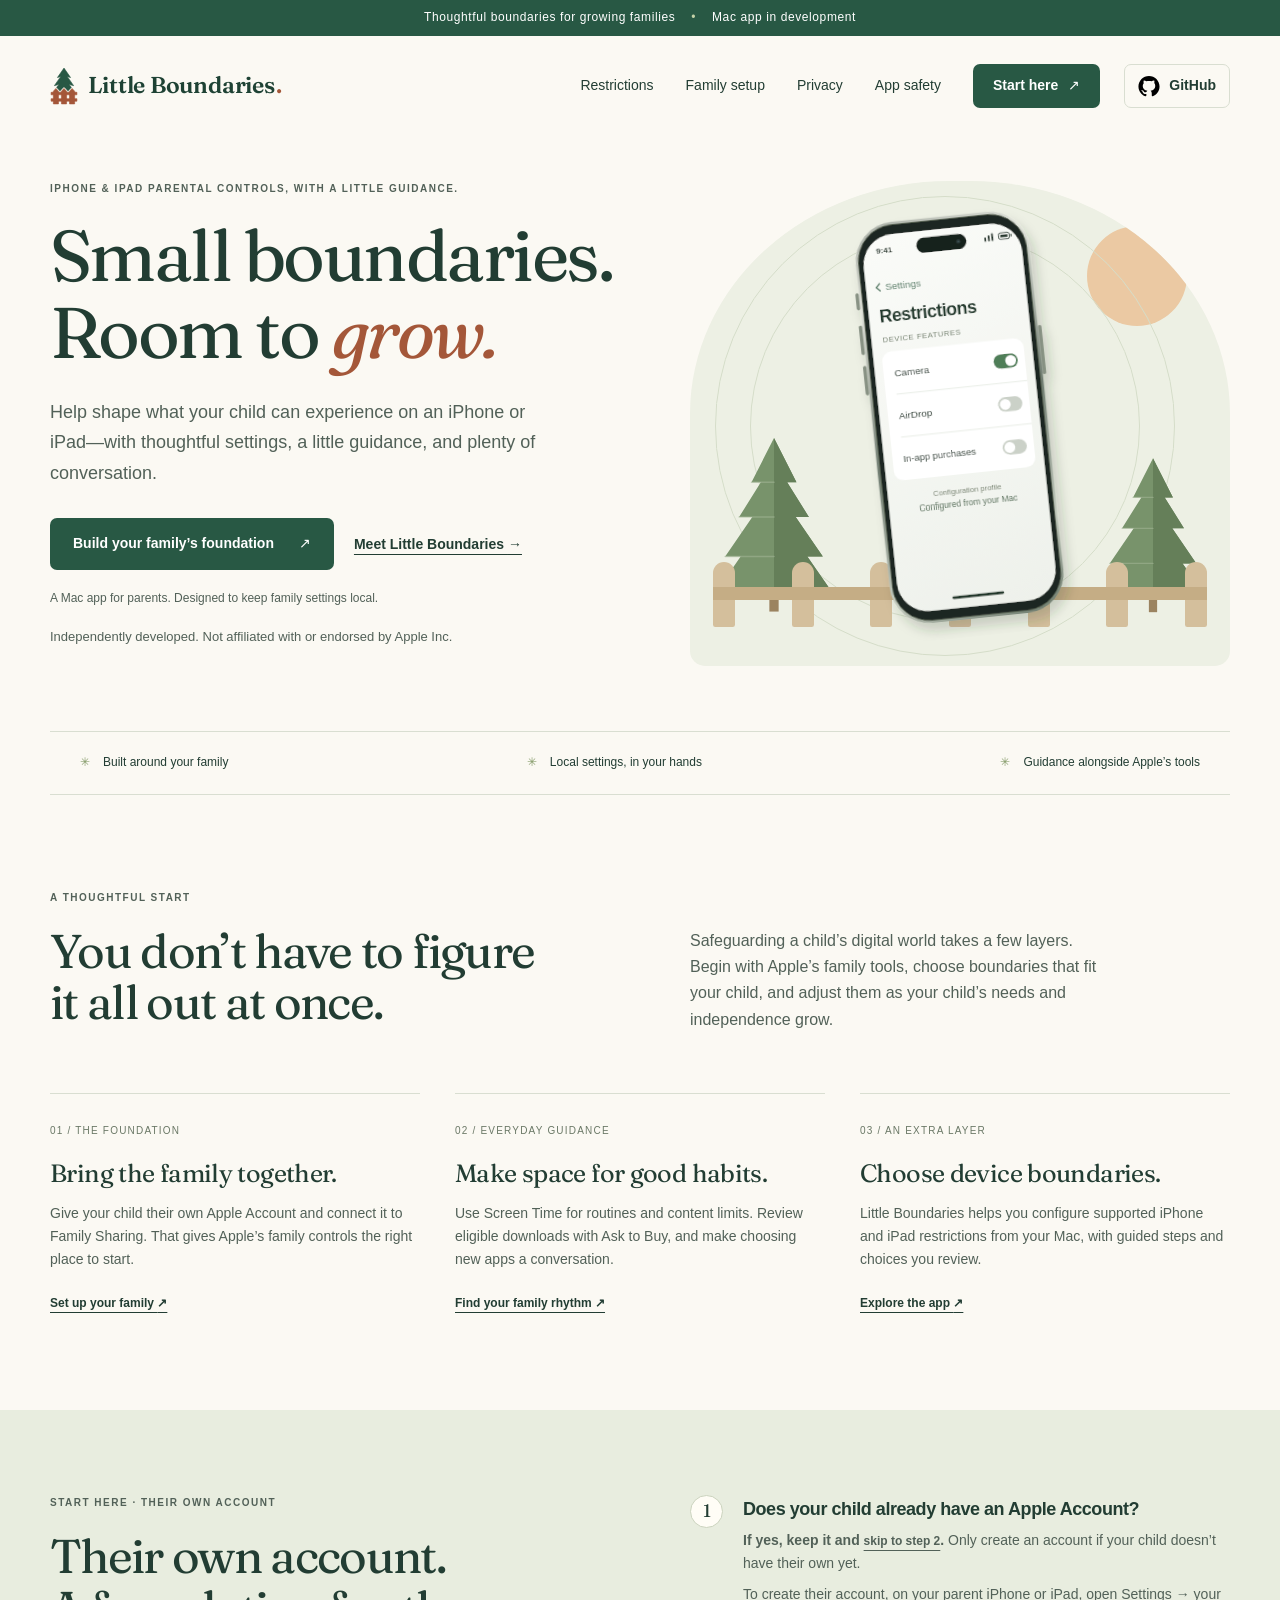
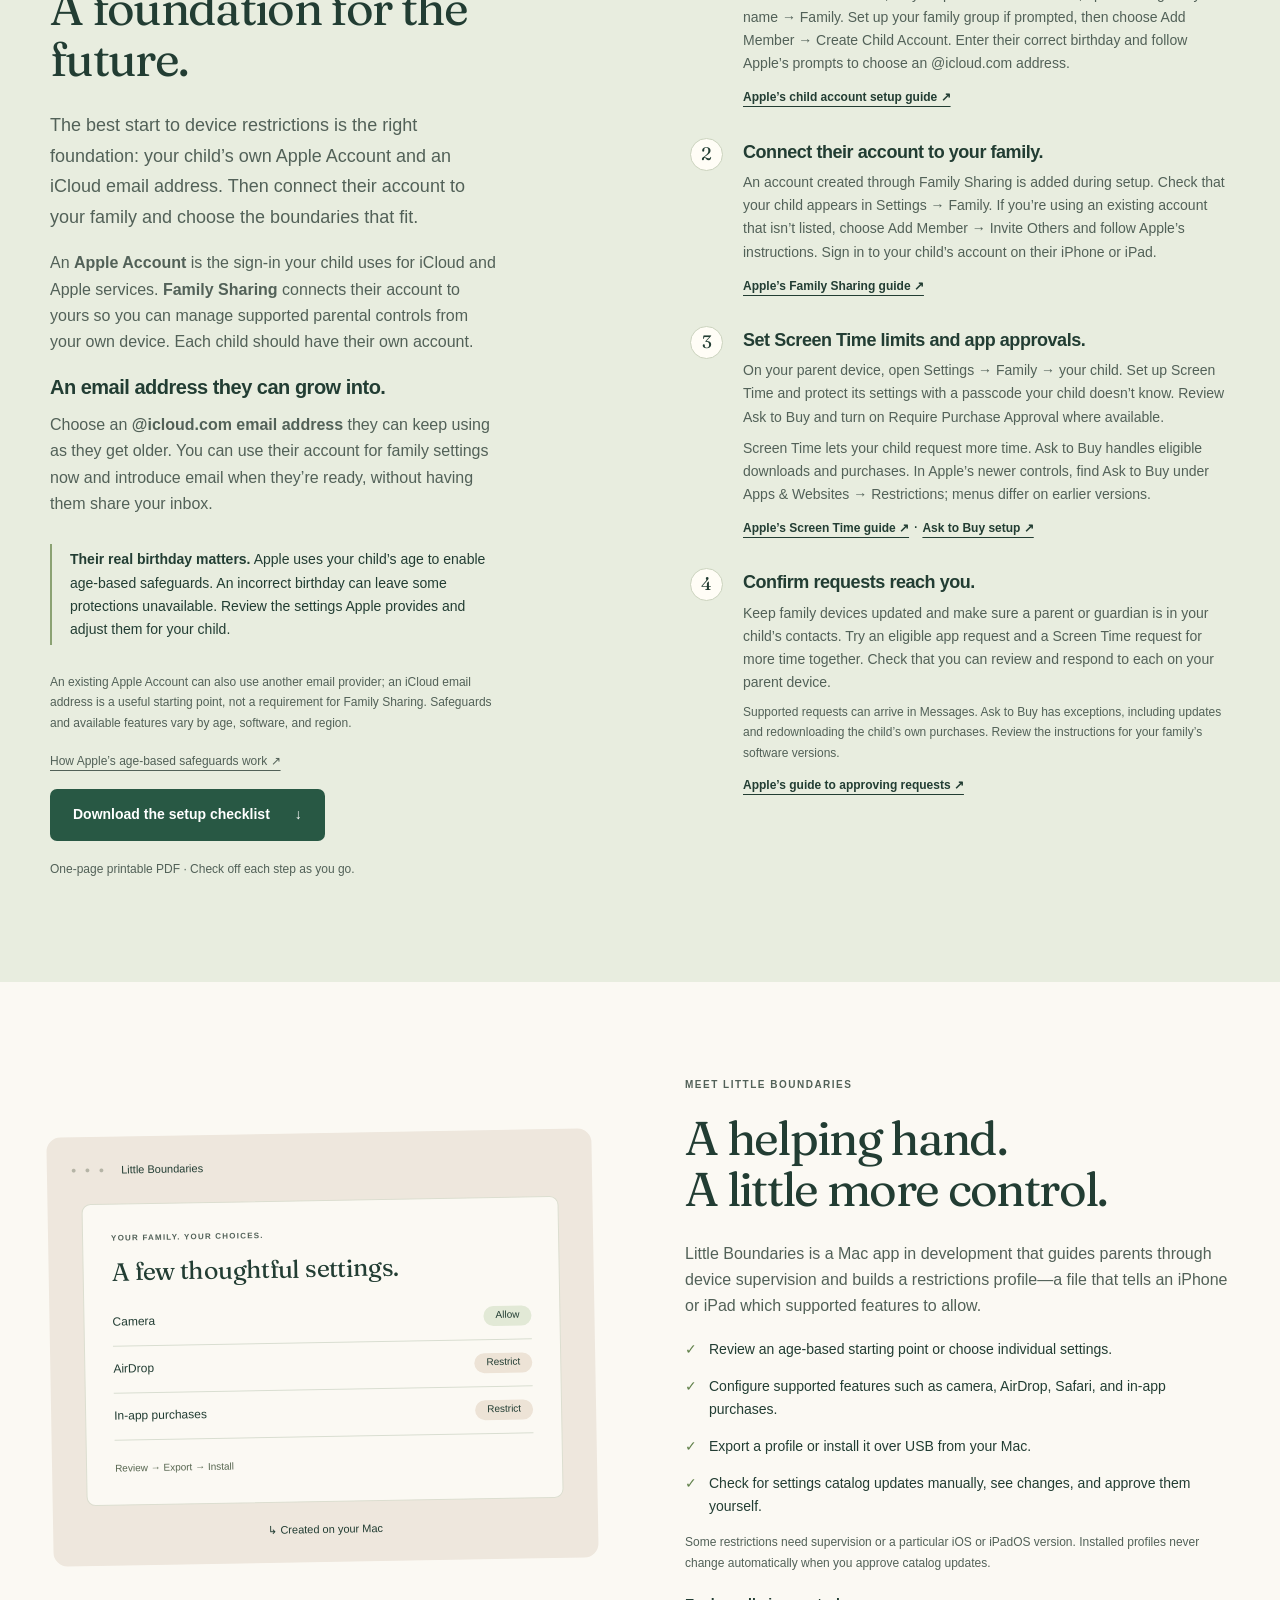
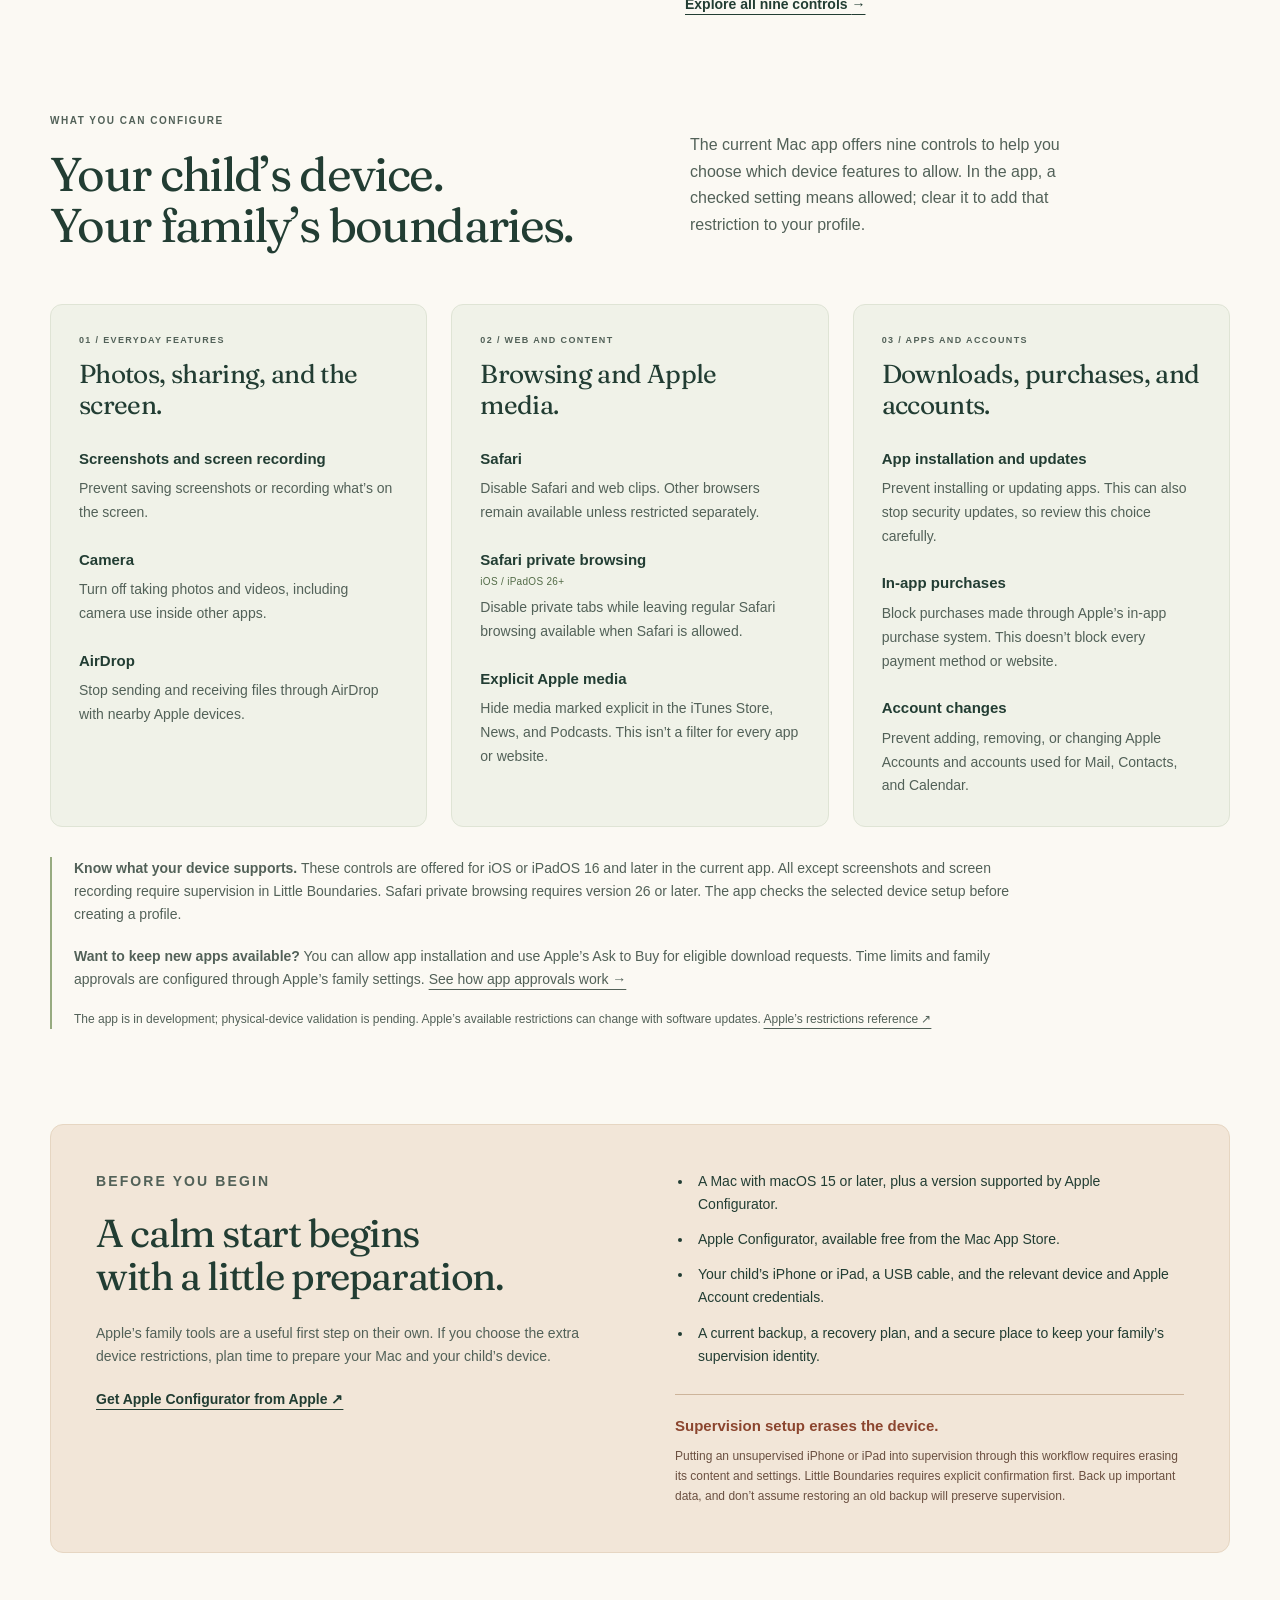
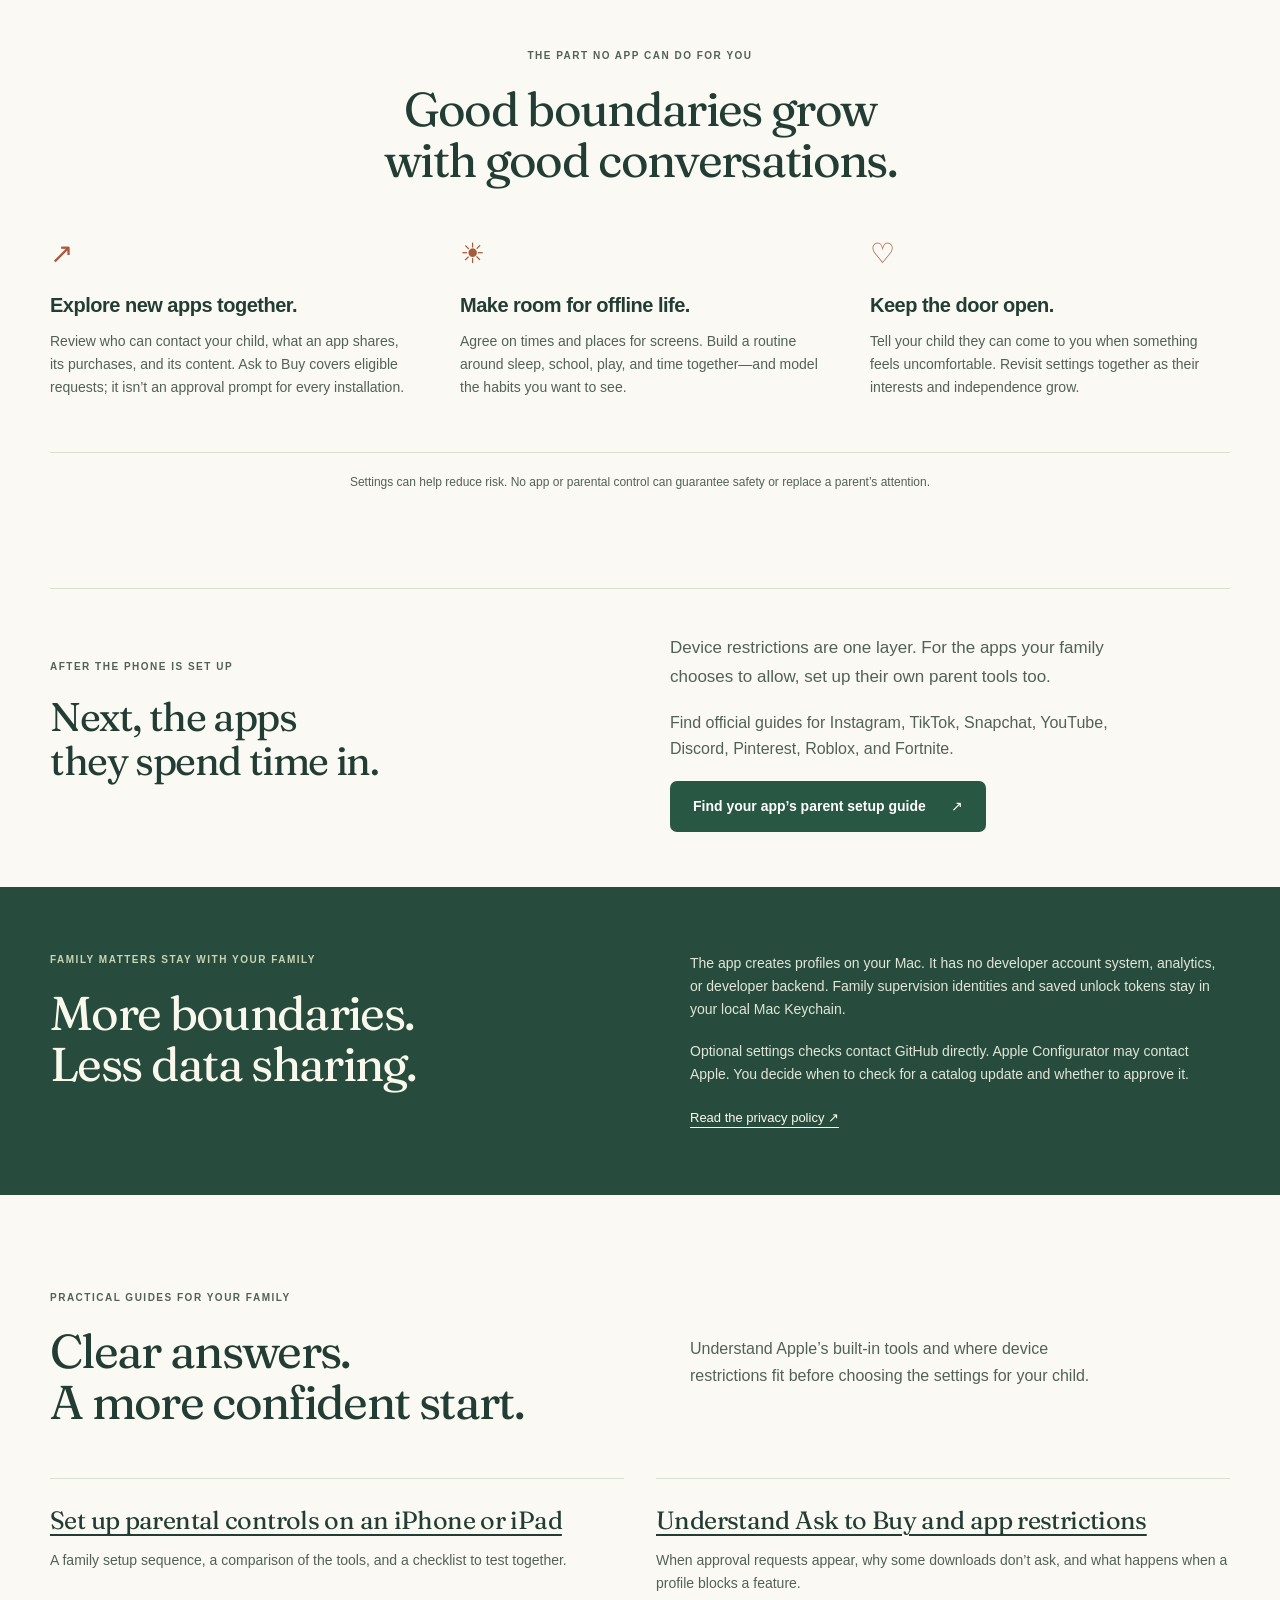
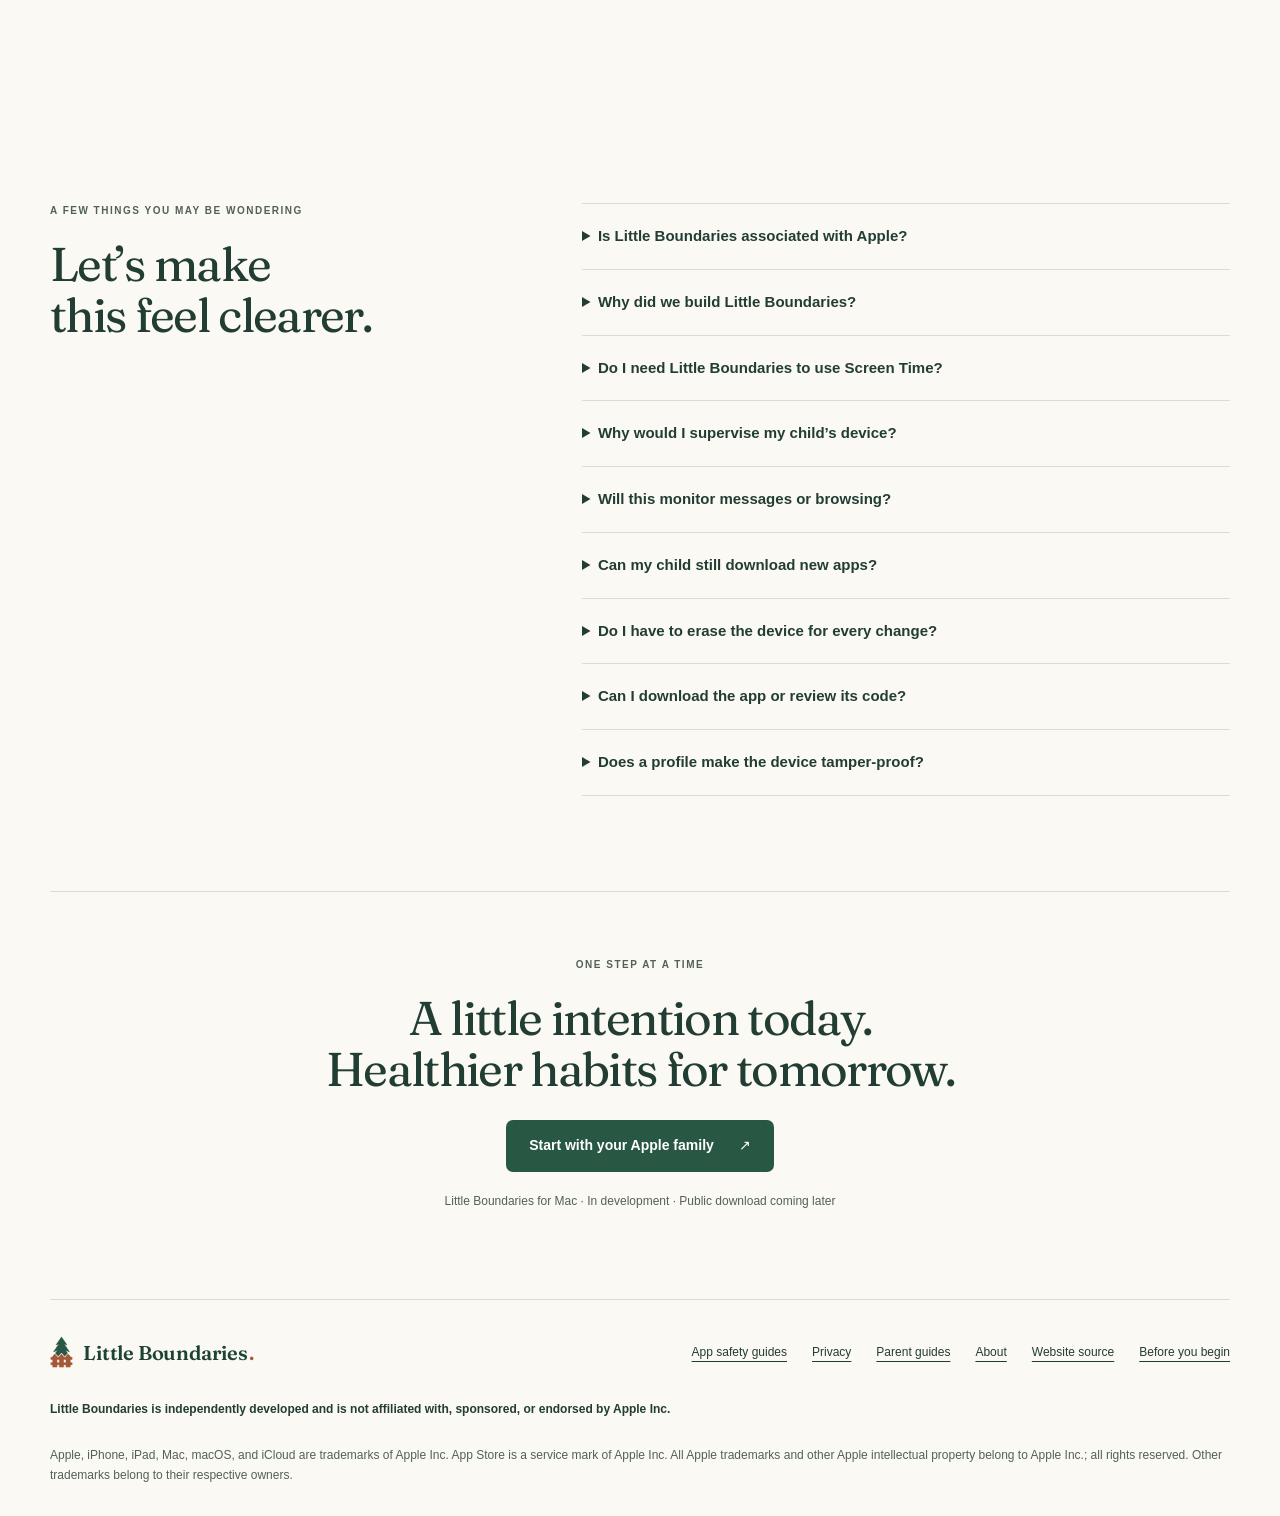
==== commit fb9e9e02: "Add official app parental control setup directory" ====
--- a/index.html
+++ b/index.html
@@ -16,19 +16,20 @@
 <meta name="twitter:card" content="summary_large_image">
 <meta name="twitter:title" content="Little Boundaries | iPhone &amp; iPad Parental Controls">
 <meta name="twitter:description" content="Set up thoughtful boundaries for your child’s iPhone or iPad with Family Sharing guidance, Screen Time tips, and a local Mac restrictions app in development.">
-<meta property="og:image" content="https://littleboundaries.app/social-preview-v2.png">
-<meta property="og:image:secure_url" content="https://littleboundaries.app/social-preview-v2.png">
+<meta property="og:image" content="https://littleboundaries.app/social-preview-v3.png">
+<meta property="og:image:secure_url" content="https://littleboundaries.app/social-preview-v3.png">
 <meta property="og:image:type" content="image/png">
 <meta property="og:image:width" content="1200">
 <meta property="og:image:height" content="630">
 <meta property="og:image:alt" content="Little Boundaries: Small boundaries. Room to grow. A pine tree behind a small picket fence.">
-<meta name="twitter:image" content="https://littleboundaries.app/social-preview-v2.png">
+<meta name="twitter:image" content="https://littleboundaries.app/social-preview-v3.png">
 <meta name="twitter:image:alt" content="Little Boundaries: Small boundaries. Room to grow. A pine tree behind a small picket fence.">
 <script type="application/ld+json">{"@context": "https://schema.org", "@graph": [{"@type": "WebSite", "@id": "https://littleboundaries.app/#website", "url": "https://littleboundaries.app/", "name": "Little Boundaries", "inLanguage": "en"}, {"@type": "WebPage", "@id": "https://littleboundaries.app/#webpage", "url": "https://littleboundaries.app/", "name": "Little Boundaries | iPhone & iPad Parental Controls", "description": "Set up thoughtful boundaries for your child’s iPhone or iPad with Family Sharing guidance, Screen Time tips, and a local Mac restrictions app in development.", "isPartOf": {"@id": "https://littleboundaries.app/#website"}, "inLanguage": "en"}]}</script>
 <!-- SEO:END -->
+<link rel="stylesheet" href="app-safety.css?v=1">
 </head>
 <body><a class="skip" href="#main">Skip to content</a><div class="draft">Thoughtful boundaries for growing families <span>•</span> Mac app in development</div>
-<header class="wrap"><a class="brand" href="/" aria-label="Little Boundaries home"><img class="brand-mark" src="/brand-mark.svg" width="28" height="38" alt="" aria-hidden="true"> Little Boundaries<span class="brand-dot">.</span></a><nav aria-label="Main navigation"><a href="#restrictions">Restrictions</a><a href="#family">Family setup</a><a href="privacy.htm">Privacy</a><a href="#questions">Questions</a><a class="button small" href="#start">Start here <span aria-hidden="true">↗</span></a></nav><a class="github-link" href="https://github.com/little-boundaries/littleboundaries.app" aria-label="View website source on GitHub"><img src="github-mark.svg" width="22" height="22" alt="" aria-hidden="true"><span class="github-label">GitHub</span></a></header>
+<header class="wrap"><a class="brand" href="/" aria-label="Little Boundaries home"><img class="brand-mark" src="/brand-mark.svg" width="28" height="38" alt="" aria-hidden="true"> Little Boundaries<span class="brand-dot">.</span></a><nav aria-label="Main navigation"><a href="#restrictions">Restrictions</a><a href="#family">Family setup</a><a href="privacy.htm">Privacy</a><a href="app-parental-controls.htm">App safety</a><a class="button small" href="#start">Start here <span aria-hidden="true">↗</span></a></nav><a class="github-link" href="https://github.com/little-boundaries/littleboundaries.app" aria-label="View website source on GitHub"><img src="github-mark.svg" width="22" height="22" alt="" aria-hidden="true"><span class="github-label">GitHub</span></a></header>
 <main id="main"><section class="hero wrap"><div class="hero-copy"><p class="eyebrow">IPHONE &amp; IPAD PARENTAL CONTROLS, WITH A LITTLE GUIDANCE.</p><h1>Small boundaries.<br>Room to <em>grow.</em></h1><p class="lead">Help shape what your child can experience on an iPhone or iPad—with thoughtful settings, a little guidance, and plenty of conversation.</p><div class="actions"><a class="button" href="#family">Build your family’s foundation <span aria-hidden="true">↗</span></a><a class="text-link" href="#app">Meet Little Boundaries <span aria-hidden="true">→</span></a></div><p class="fine hero-note">A Mac app for parents. Designed to keep family settings local.</p><p class="independence-note">Independently developed. Not affiliated with or endorsed by Apple Inc.</p></div>
 <div class="garden" role="img" aria-label="A phone framed by pine trees, showing camera allowed, AirDrop off, and in-app purchases off. Restrictions are configured from a Mac."><span class="sun"></span><span class="orbit orbit-one"></span><span class="orbit orbit-two"></span><img class="pine pine-left" src="pine-tree.svg" width="160" height="240" alt="" aria-hidden="true"><img class="pine pine-right" src="pine-tree.svg" width="160" height="240" alt="" aria-hidden="true"><img class="device-illustration" src="device-settings.svg?v=3" width="240" height="480" alt="" aria-hidden="true"><div class="fence"><i></i><i></i><i></i><i></i><i></i><i></i><i></i></div></div></section>
 <div class="promise wrap"><span>Built around your family</span><span>Local settings, in your hands</span><span>Guidance alongside Apple’s tools</span></div>
@@ -38,7 +39,7 @@
 <section id="restrictions" class="section wrap restrictions-section"><div class="section-heading"><div><p class="eyebrow">WHAT YOU CAN CONFIGURE</p><h2>Your child’s device.<br>Your family’s boundaries.</h2></div><p>The current Mac app offers nine controls to help you choose which device features to allow. In the app, a checked setting means allowed; clear it to add that restriction to your profile.</p></div><div class="restriction-groups"><article class="restriction-group"><p class="eyebrow">01 / EVERYDAY FEATURES</p><h3>Photos, sharing, and the screen.</h3><dl><dt>Screenshots and screen recording</dt><dd>Prevent saving screenshots or recording what’s on the screen.</dd><dt>Camera</dt><dd>Turn off taking photos and videos, including camera use inside other apps.</dd><dt>AirDrop</dt><dd>Stop sending and receiving files through AirDrop with nearby Apple devices.</dd></dl></article><article class="restriction-group"><p class="eyebrow">02 / WEB AND CONTENT</p><h3>Browsing and Apple media.</h3><dl><dt>Safari</dt><dd>Disable Safari and web clips. Other browsers remain available unless restricted separately.</dd><dt>Safari private browsing <span class="restriction-version">iOS / iPadOS 26+</span></dt><dd>Disable private tabs while leaving regular Safari browsing available when Safari is allowed.</dd><dt>Explicit Apple media</dt><dd>Hide media marked explicit in the iTunes Store, News, and Podcasts. This isn’t a filter for every app or website.</dd></dl></article><article class="restriction-group"><p class="eyebrow">03 / APPS AND ACCOUNTS</p><h3>Downloads, purchases, and accounts.</h3><dl><dt>App installation and updates</dt><dd>Prevent installing or updating apps. This can also stop security updates, so review this choice carefully.</dd><dt>In-app purchases</dt><dd>Block purchases made through Apple’s in-app purchase system. This doesn’t block every payment method or website.</dd><dt>Account changes</dt><dd>Prevent adding, removing, or changing Apple Accounts and accounts used for Mail, Contacts, and Calendar.</dd></dl></article></div><div class="restriction-notes"><p><strong>Know what your device supports.</strong> These controls are offered for iOS or iPadOS 16 and later in the current app. All except screenshots and screen recording require supervision in Little Boundaries. Safari private browsing requires version 26 or later. The app checks the selected device setup before creating a profile.</p><p><strong>Want to keep new apps available?</strong> You can allow app installation and use Apple’s Ask to Buy for eligible download requests. Time limits and family approvals are configured through Apple’s family settings. <a href="ask-to-buy-app-restrictions.htm">See how app approvals work →</a></p><p class="fine">The app is in development; physical-device validation is pending. Apple’s available restrictions can change with software updates. <a href="https://developer.apple.com/documentation/devicemanagement/restrictions">Apple’s restrictions reference ↗</a></p></div></section>
 <section id="start" class="start-section wrap"><div><p class="eyebrow">BEFORE YOU BEGIN</p><h2>A calm start begins<br>with a little preparation.</h2><p>Apple’s family tools are a useful first step on their own. If you choose the extra device restrictions, plan time to prepare your Mac and your child’s device.</p><a href="https://apps.apple.com/app/apple-configurator/id1037126344" class="text-link">Get Apple Configurator from Apple ↗</a></div><div><ul class="requirements"><li>A Mac with macOS 15 or later, plus a version supported by Apple Configurator.</li><li>Apple Configurator, available free from the Mac App Store.</li><li>Your child’s iPhone or iPad, a USB cable, and the relevant device and Apple Account credentials.</li><li>A current backup, a recovery plan, and a secure place to keep your family’s supervision identity.</li></ul><div class="erase-warning"><strong>Supervision setup erases the device.</strong><p>Putting an unsupervised iPhone or iPad into supervision through this workflow requires erasing its content and settings. Little Boundaries requires explicit confirmation first. Back up important data, and don’t assume restoring an old backup will preserve supervision.</p></div></div></section>
 <section id="habits" class="section wrap"><div class="habits-heading"><p class="eyebrow">THE PART NO APP CAN DO FOR YOU</p><h2>Good boundaries grow<br>with good conversations.</h2></div><div class="habits"><article><span aria-hidden="true">↗</span><h3>Explore new apps together.</h3><p>Review who can contact your child, what an app shares, its purchases, and its content. Ask to Buy covers eligible requests; it isn’t an approval prompt for every installation.</p></article><article><span aria-hidden="true">☀</span><h3>Make room for offline life.</h3><p>Agree on times and places for screens. Build a routine around sleep, school, play, and time together—and model the habits you want to see.</p></article><article><span aria-hidden="true">♡</span><h3>Keep the door open.</h3><p>Tell your child they can come to you when something feels uncomfortable. Revisit settings together as their interests and independence grow.</p></article></div><p class="reassurance">Settings can help reduce risk. No app or parental control can guarantee safety or replace a parent’s attention.</p></section>
-<section class="privacy-band"><div class="wrap"><div><p class="eyebrow">FAMILY MATTERS STAY WITH YOUR FAMILY</p><h2>More boundaries.<br>Less data sharing.</h2></div><div><p>The app creates profiles on your Mac. It has no developer account system, analytics, or developer backend. Family supervision identities and saved unlock tokens stay in your local Mac Keychain.</p><p>Optional settings checks contact GitHub directly. Apple Configurator may contact Apple. You decide when to check for a catalog update and whether to approve it.</p><a href="privacy.htm">Read the privacy policy <span aria-hidden="true">↗</span></a></div></div></section>
+<section class="wrap app-next" aria-labelledby="app-next-title"><div><p class="eyebrow">AFTER THE PHONE IS SET UP</p><h2 id="app-next-title">Next, the apps<br>they spend time in.</h2></div><div><p class="lead">Device restrictions are one layer. For the apps your family chooses to allow, set up their own parent tools too.</p><p>Find official guides for Instagram, TikTok, Snapchat, YouTube, Discord, Pinterest, Roblox, and Fortnite.</p><a class="button" href="app-parental-controls.htm">Find your app’s parent setup guide <span aria-hidden="true">↗</span></a></div></section><section class="privacy-band"><div class="wrap"><div><p class="eyebrow">FAMILY MATTERS STAY WITH YOUR FAMILY</p><h2>More boundaries.<br>Less data sharing.</h2></div><div><p>The app creates profiles on your Mac. It has no developer account system, analytics, or developer backend. Family supervision identities and saved unlock tokens stay in your local Mac Keychain.</p><p>Optional settings checks contact GitHub directly. Apple Configurator may contact Apple. You decide when to check for a catalog update and whether to approve it.</p><a href="privacy.htm">Read the privacy policy <span aria-hidden="true">↗</span></a></div></div></section>
 <section id="guides" class="section wrap"><div class="section-heading"><div><p class="eyebrow">PRACTICAL GUIDES FOR YOUR FAMILY</p><h2>Clear answers.<br>A more confident start.</h2></div><p>Understand Apple’s built-in tools and where device restrictions fit before choosing the settings for your child.</p></div><div class="guide-cards"><article><h3><a href="iphone-ipad-parental-controls.htm">Set up parental controls on an iPhone or iPad</a></h3><p>A family setup sequence, a comparison of the tools, and a checklist to test together.</p></article><article><h3><a href="ask-to-buy-app-restrictions.htm">Understand Ask to Buy and app restrictions</a></h3><p>When approval requests appear, why some downloads don’t ask, and what happens when a profile blocks a feature.</p></article></div></section><section id="questions" class="section wrap faq-section"><div><p class="eyebrow">A FEW THINGS YOU MAY BE WONDERING</p><h2>Let’s make<br>this feel clearer.</h2></div><div class="faq"><details><summary>Is Little Boundaries associated with Apple?</summary><p>Little Boundaries is independently developed and supported. Our current Mac development builds are code-signed using an Apple-issued Developer ID certificate and notarized for distribution outside the Mac App Store.</p><p>Little Boundaries is not affiliated with, sponsored, or endorsed by Apple Inc. Code signing and notarization do not mean Apple has reviewed, approved, or endorsed the app or its features. <a href="https://developer.apple.com/documentation/security/notarizing-macos-software-before-distribution">Learn about Apple’s notarization process ↗</a></p></details><details><summary>Why did we build Little Boundaries?</summary><p>Apple Configurator is a powerful tool for setting up and managing devices. But navigating a tool built around IT administration can feel cumbersome when you’re a parent trying to decide what’s right for your child.</p><p>We built Little Boundaries to put a parent-friendly layer around the tools Apple already provides. It brings relevant device restrictions into one guided experience, explains the choices in everyday language, and helps you understand which controls you can add and what they do.</p><p>Apple Configurator still performs the underlying device work. Our goal is to make those capabilities easier to understand and use, so parents can make informed choices for their family, whatever their level of technical experience.</p></details><details><summary>Do I need Little Boundaries to use Screen Time?</summary><p>No. Screen Time is built into Apple devices. Little Boundaries gives parents a simpler, guided way to set up additional device restrictions using Apple Configurator, a technical tool often used by IT professionals. You choose supported settings through a parent-friendly interface on your Mac, with guidance through preparation and installation. Those restrictions work alongside the Screen Time settings you manage through Apple.</p></details><details><summary>Why would I supervise my child’s device?</summary><p>Supervision enables an extra layer of Apple device restrictions, giving you more choices for the boundaries you want to put in place. Little Boundaries guides you through that setup so you can choose supported controls that fit your child’s age, needs, and your family’s situation.</p><p>As your child grows, you can review those choices, relax individual restrictions, and install an updated profile to allow more freedom. You decide which controls to use and when to change them. Family Sharing and Screen Time work without supervision; supervision is for the additional device controls.</p><p>Preparing an unsupervised device for supervision erases it. Little Boundaries requires explicit confirmation before that step.</p></details><details><summary>Will this monitor messages or browsing?</summary><p>Little Boundaries does not provide remote monitoring, read messages, or send browsing activity to us. Apple’s own Screen Time features provide the activity information and family controls available for your setup.</p></details><details><summary>Can my child still download new apps?</summary><p>If you allow app installation, Apple’s Ask to Buy can require approval for eligible downloads and purchases. There are exceptions, including certain redownloads and updates. If a restrictions profile blocks a feature or app, an Ask to Buy approval does not override that restriction.</p></details><details><summary>Do I have to erase the device for every change?</summary><p>No. Initial supervision of an unsupervised device in this workflow requires erasure. Later restriction changes require reviewing and installing an updated profile, not repeating that initial setup. Replacing a profile may require manually removing the old one first.</p></details><details><summary>Can I download the app or review its code?</summary><p>The app is still in development. Current development builds are Developer ID signed and notarized; a public Mac download is not available yet. We plan to publish the code for parents and researchers to inspect; the repository is currently private.</p></details><details><summary>Does a profile make the device tamper-proof?</summary><p>No. Available restrictions and removal protections depend on the device, software, and installation method. Supervision and a profile-removal password are not a guarantee against all changes or a device erase. Keep backups and test the actual settings on your child’s device.</p></details></div></section>
 <section class="closing wrap"><p class="eyebrow">ONE STEP AT A TIME</p><h2>A little intention today.<br>Healthier habits for tomorrow.</h2><a class="button" href="#family">Start with your Apple family <span aria-hidden="true">↗</span></a><p>Little Boundaries for Mac · In development · Public download coming later</p></section></main>
-<footer class="wrap"><a class="brand" href="/" aria-label="Little Boundaries home"><img class="brand-mark" src="/brand-mark.svg" width="28" height="38" alt="" aria-hidden="true"> Little Boundaries<span class="brand-dot">.</span></a><div><a href="privacy.htm">Privacy</a><a href="iphone-ipad-parental-controls.htm">Parent guides</a><a href="about.htm">About</a><a href="https://github.com/little-boundaries/littleboundaries.app">Website source</a><a href="#start">Before you begin</a></div><p class="apple-notice">Little Boundaries is independently developed and is not affiliated with, sponsored, or endorsed by Apple Inc.</p><p class="trademark-notice">Apple, iPhone, iPad, Mac, macOS, and iCloud are trademarks of Apple Inc. App Store is a service mark of Apple Inc. All Apple trademarks and other Apple intellectual property belong to Apple Inc.; all rights reserved. Other trademarks belong to their respective owners.</p></footer></body></html>
+<footer class="wrap"><a class="brand" href="/" aria-label="Little Boundaries home"><img class="brand-mark" src="/brand-mark.svg" width="28" height="38" alt="" aria-hidden="true"> Little Boundaries<span class="brand-dot">.</span></a><div><a href="app-parental-controls.htm">App safety guides</a><a href="privacy.htm">Privacy</a><a href="iphone-ipad-parental-controls.htm">Parent guides</a><a href="about.htm">About</a><a href="https://github.com/little-boundaries/littleboundaries.app">Website source</a><a href="#start">Before you begin</a></div><p class="apple-notice">Little Boundaries is independently developed and is not affiliated with, sponsored, or endorsed by Apple Inc.</p><p class="trademark-notice">Apple, iPhone, iPad, Mac, macOS, and iCloud are trademarks of Apple Inc. App Store is a service mark of Apple Inc. All Apple trademarks and other Apple intellectual property belong to Apple Inc.; all rights reserved. Other trademarks belong to their respective owners.</p></footer></body></html>
--- a/app-safety.css
+++ b/app-safety.css
@@ -0,0 +1,4 @@
+/* App safety directory, using the existing Little Boundaries identity. */
+.app-guide{padding-top:55px;padding-bottom:70px}.app-guide-hero{max-width:840px;padding-bottom:35px}.app-guide-hero h1{font-size:clamp(42px,5.5vw,72px)}.app-guide-hero .lead{max-width:650px}.app-foundation{display:grid;grid-template-columns:1fr 1fr;gap:65px;padding:38px;background:var(--sage);border:1px solid var(--line);border-radius:12px}.app-foundation h2{font-size:38px}.app-foundation p{font-size:15px}.app-foundation p:last-child{margin-bottom:0}.app-steps{list-style:none;counter-reset:setup;margin:0;padding:0}.app-steps li{counter-increment:setup;position:relative;padding:0 0 25px 43px}.app-steps li:last-child{padding-bottom:0}.app-steps li:before{content:counter(setup);position:absolute;left:0;top:0;width:29px;height:29px;border:1px solid #becbb3;border-radius:50%;background:var(--paper);text-align:center;font-family:var(--font-display)}.app-steps strong,.app-steps span{display:block}.app-steps span{font-size:14px;color:var(--body);margin-top:5px}.app-jump{display:flex;flex-wrap:wrap;gap:12px 28px;padding:28px 0;border-bottom:1px solid var(--line);margin-bottom:20px}.app-jump span{font-size:10px;font-weight:700;letter-spacing:.12em}.app-jump a{font-size:14px;text-decoration:underline;min-height:44px;display:inline-flex;align-items:center}.app-directory-note{max-width:800px;font-size:14px}.app-category{padding-top:32px}.app-category>h2{font-size:34px;margin-bottom:24px}.app-cards{display:grid;grid-template-columns:repeat(2,minmax(0,1fr));gap:24px}.app-card{display:flex;flex-direction:column;align-items:flex-start;padding:28px;border:1px solid var(--line);border-radius:10px;background:#fffdf8}.app-card .eyebrow{color:var(--brand-terracotta);margin-bottom:8px}.app-card h3{font-family:var(--font-display);font-size:30px;font-weight:400;margin:0 0 16px}.app-card p{font-size:15px}.app-card .app-card-note{font-size:13px;padding-top:15px;border-top:1px solid var(--line);margin-bottom:22px}.app-card .text-link{margin-top:auto;display:inline-block;min-height:44px;padding:9px 0}.app-secondary{font-size:13px;padding:8px 0;min-height:44px}.app-finish{margin-top:55px;border-top:1px solid var(--line);padding-top:35px;max-width:800px}.app-finish h2{font-size:38px}.app-finish li{color:var(--body);padding-bottom:10px}.app-next{border-top:1px solid var(--line);padding-top:45px;padding-bottom:55px;display:grid;grid-template-columns:1fr 1fr;gap:60px;align-items:center}.app-next p{max-width:490px}.app-next h2{font-size:40px}.app-next .lead{font-size:17px}header nav a[aria-current=page]{text-decoration:underline;text-decoration-color:var(--brand-terracotta);text-decoration-thickness:2px}footer>div{flex-wrap:wrap}
+@media(max-width:800px){.app-foundation{grid-template-columns:1fr;gap:28px;padding:26px}.app-next{grid-template-columns:1fr;gap:12px}.app-jump{gap:5px 24px}.app-jump span{width:100%}}
+@media(max-width:700px){.app-guide{padding-top:30px}.app-guide-hero{padding-bottom:20px}.app-cards{grid-template-columns:1fr;gap:18px}.app-card{padding:24px}.app-foundation{padding:23px}.app-foundation h2,.app-finish h2{font-size:32px}.app-category>h2{font-size:29px}.app-jump{width:auto;justify-content:flex-start}.app-card .text-link{font-size:14px}.app-next h2{font-size:34px}}
